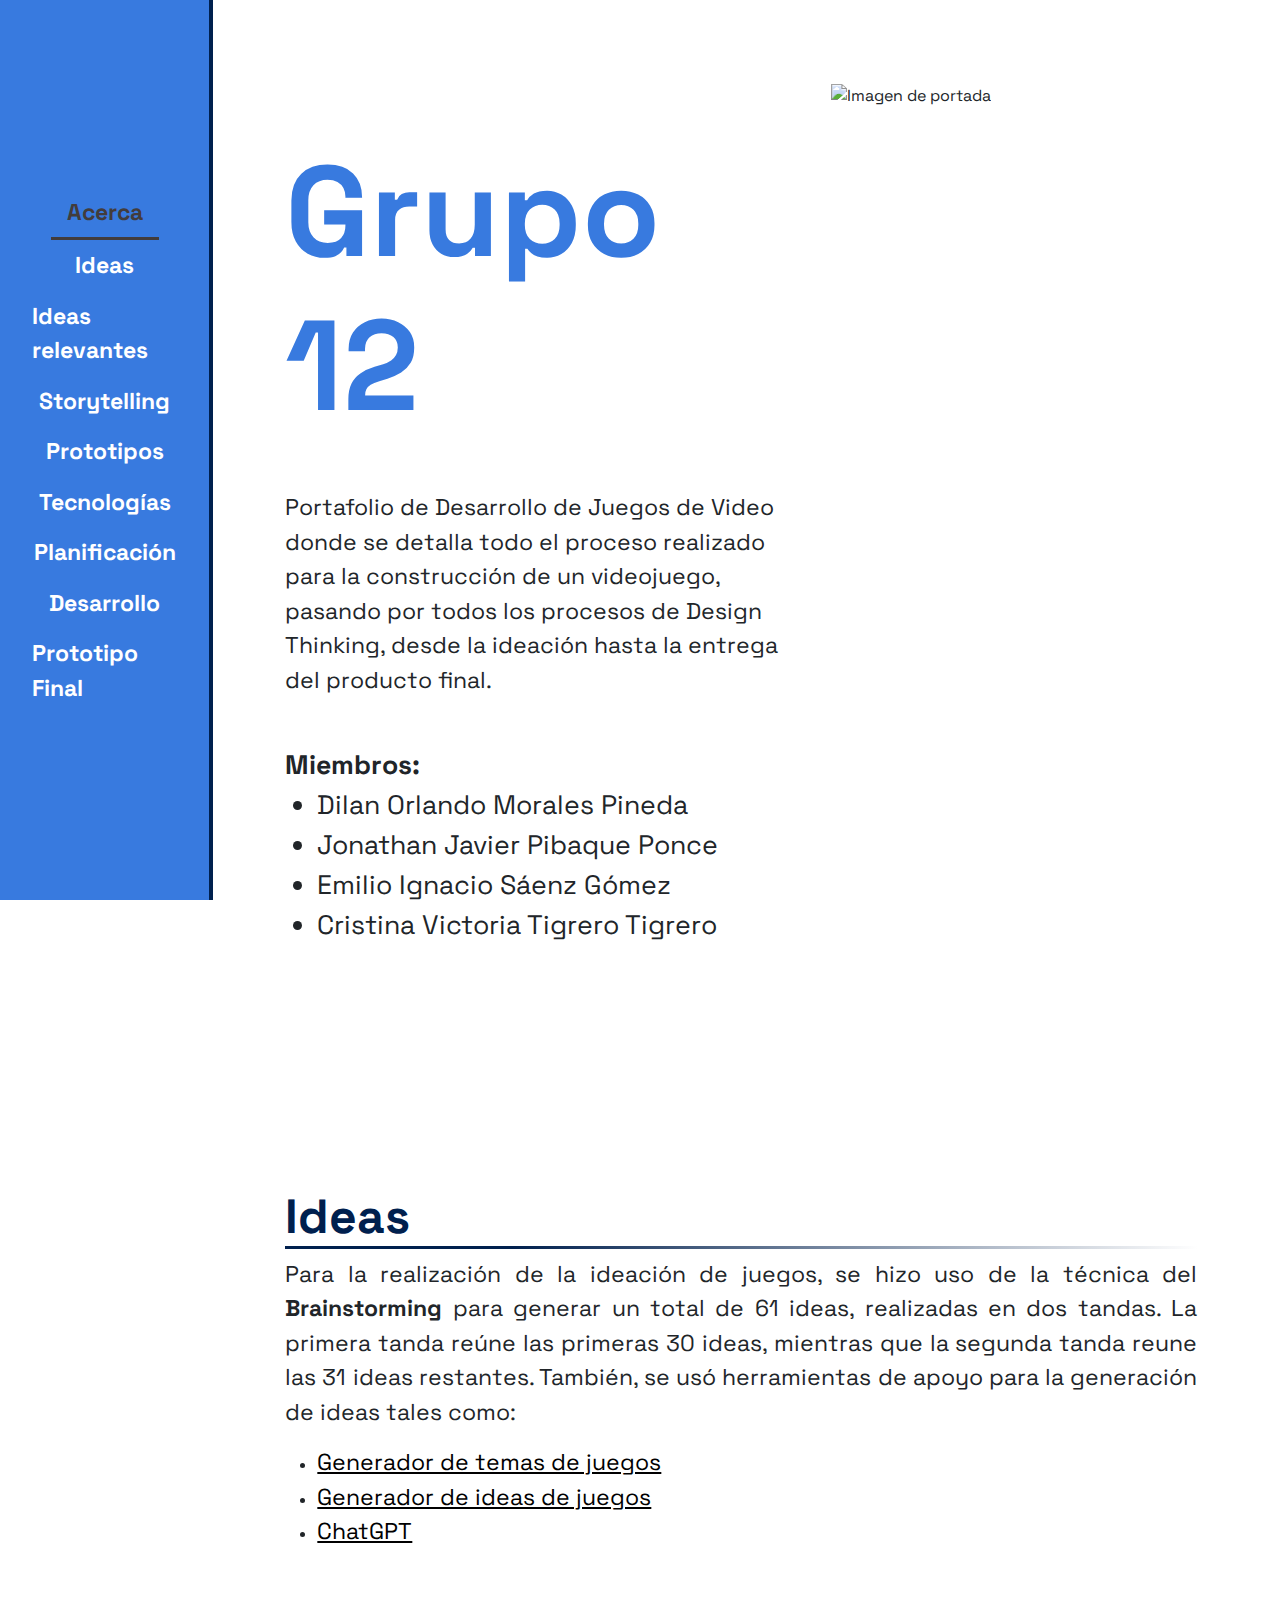
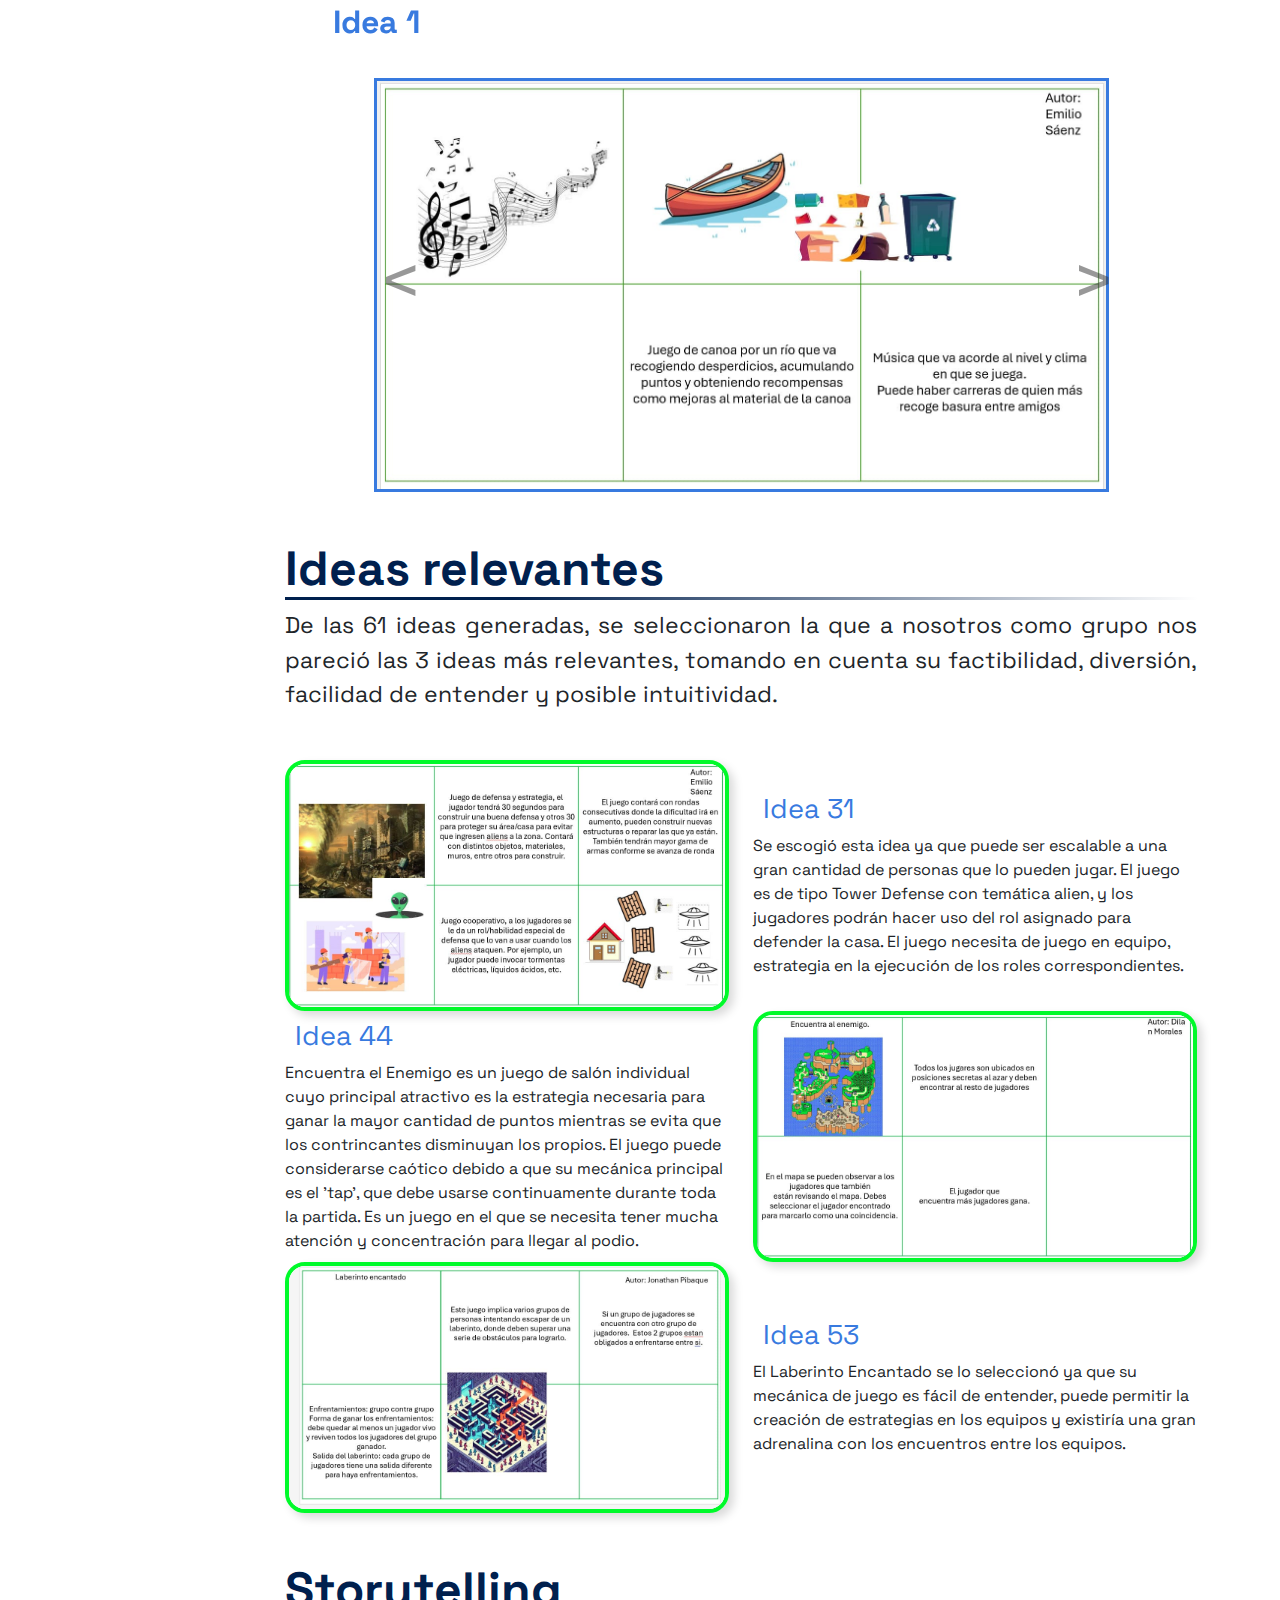
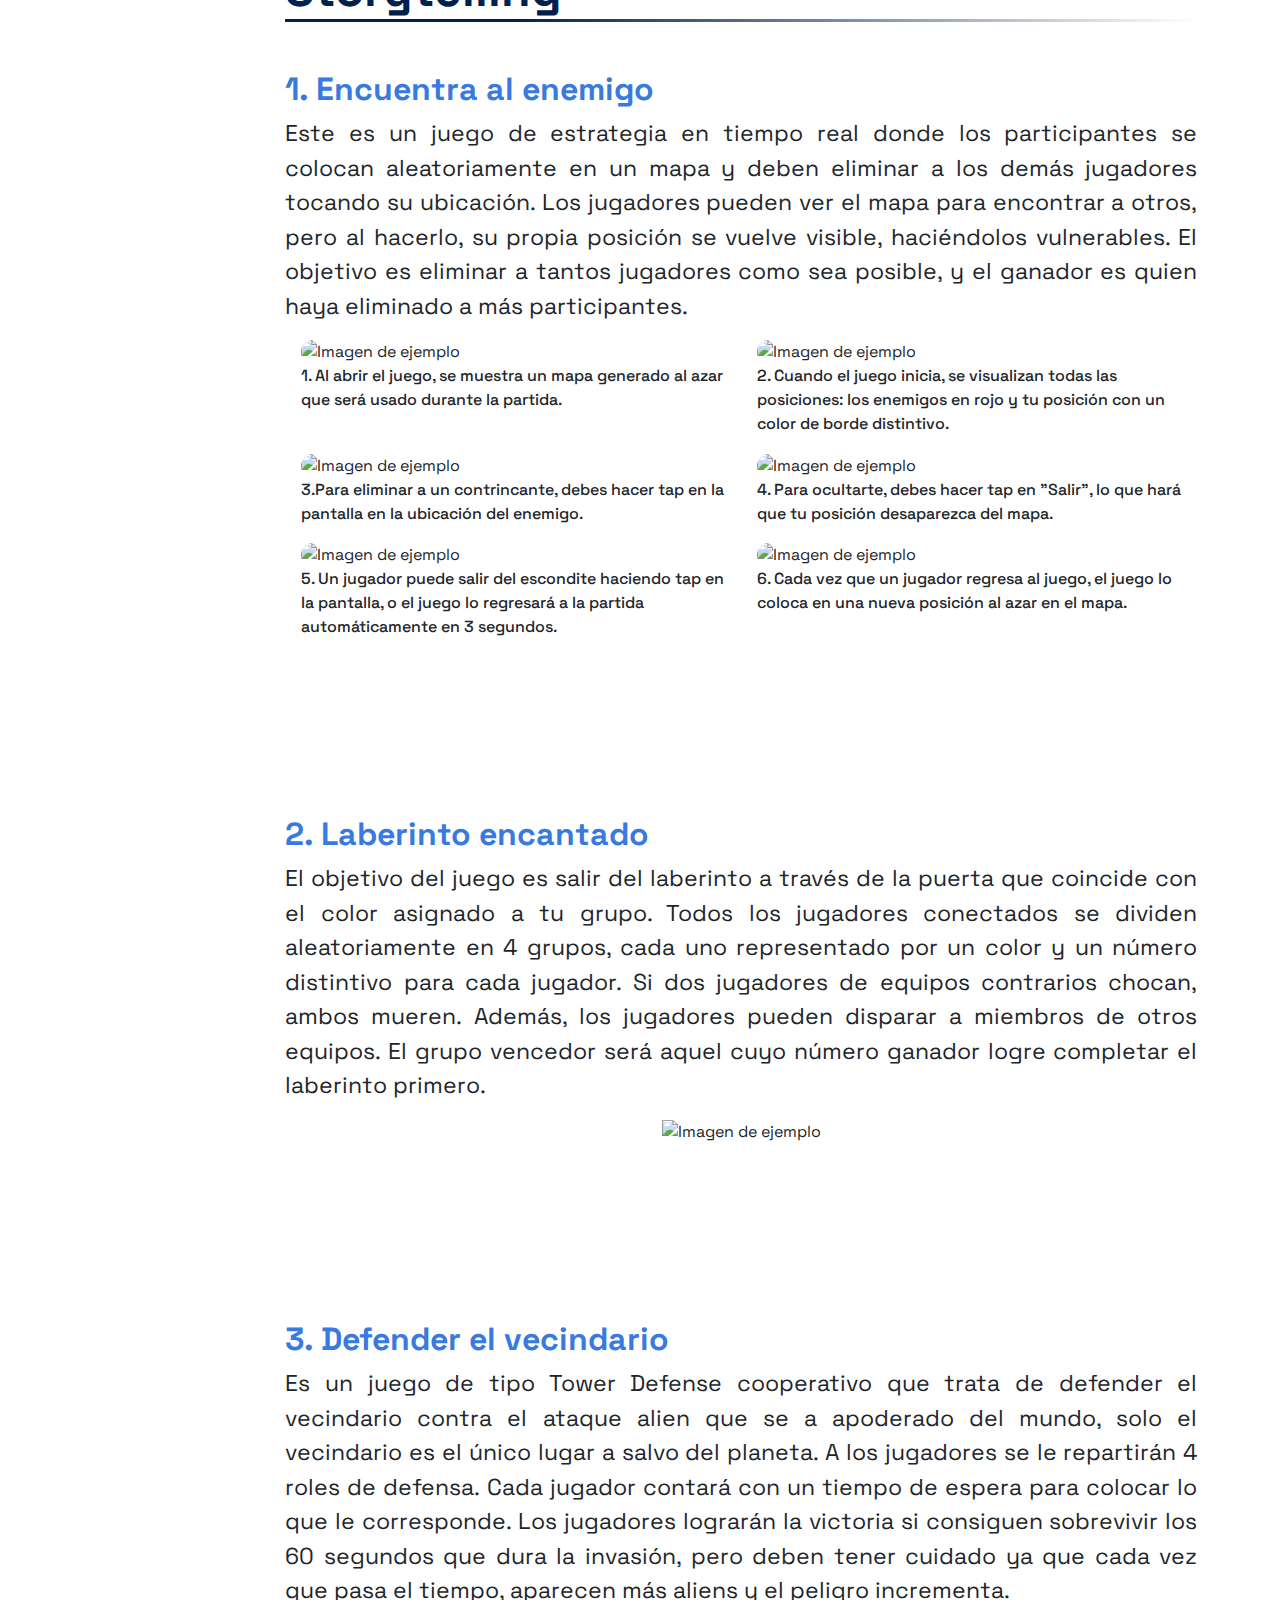
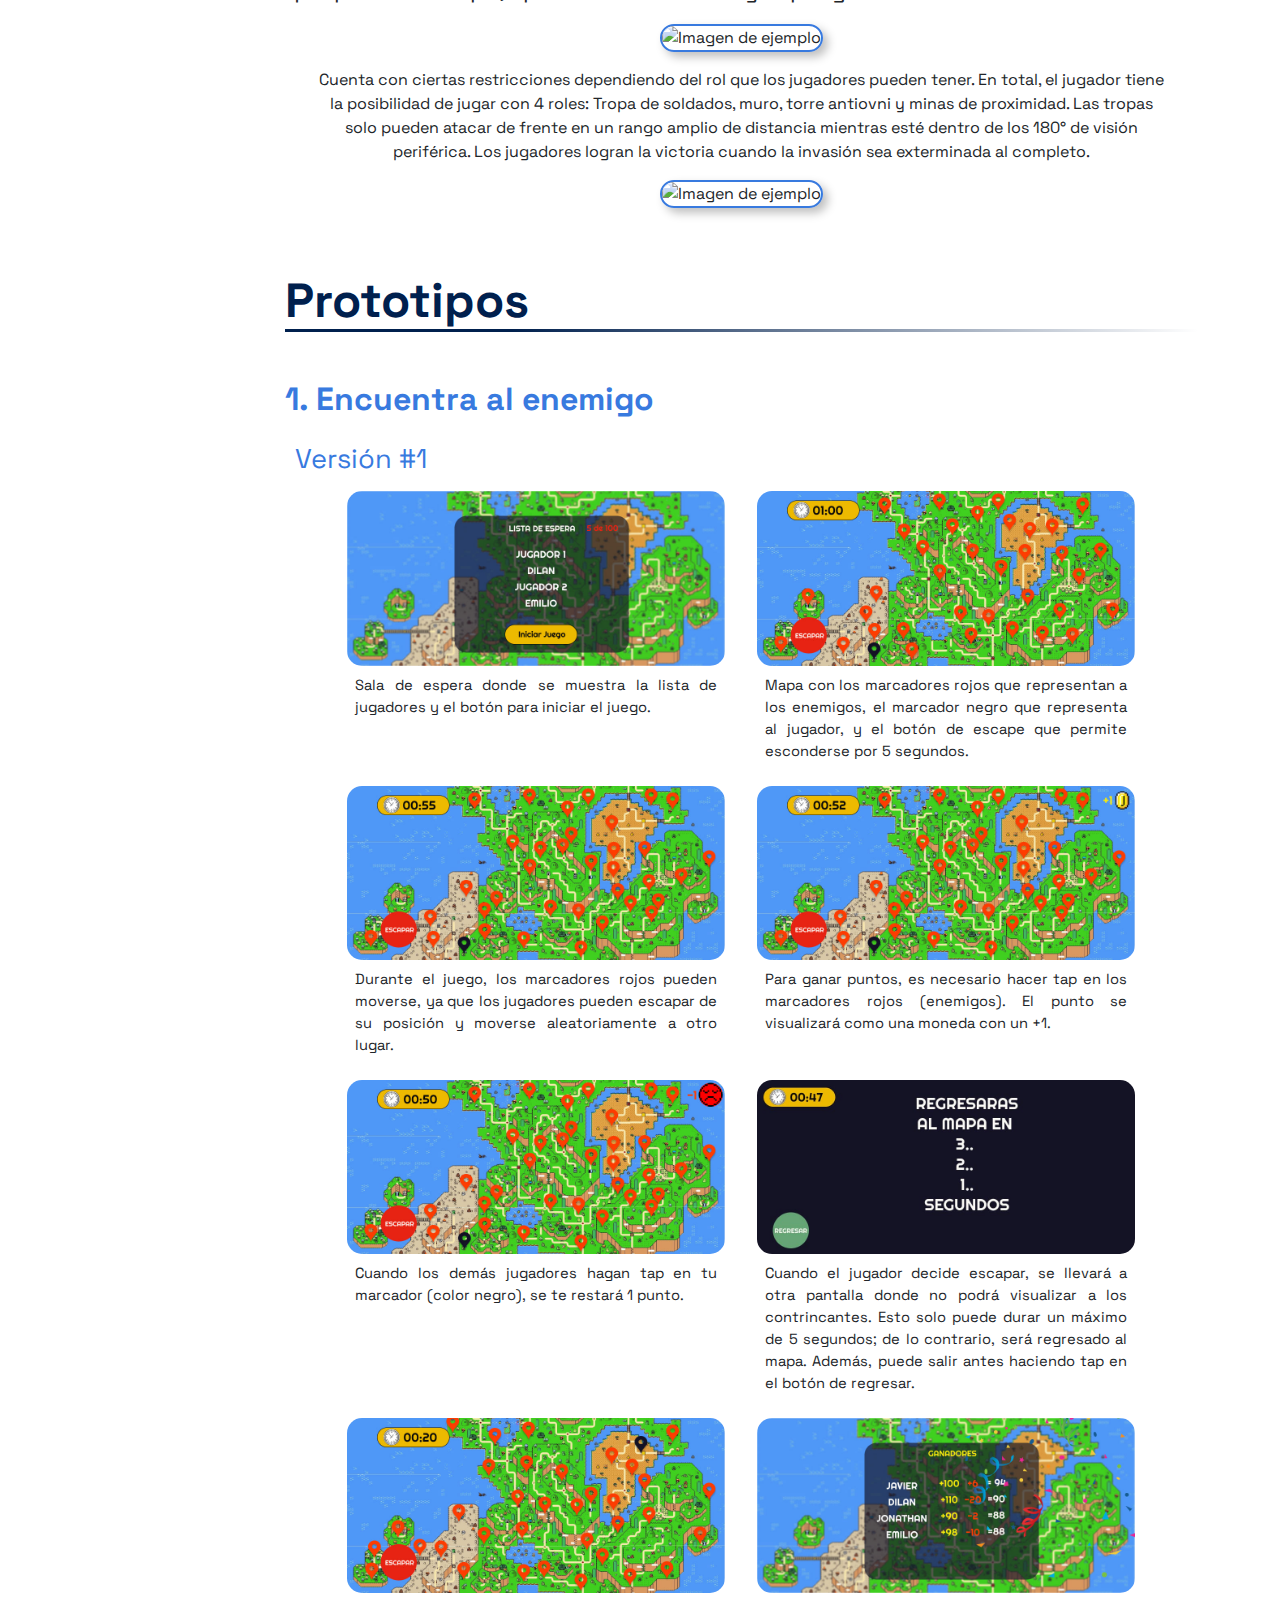
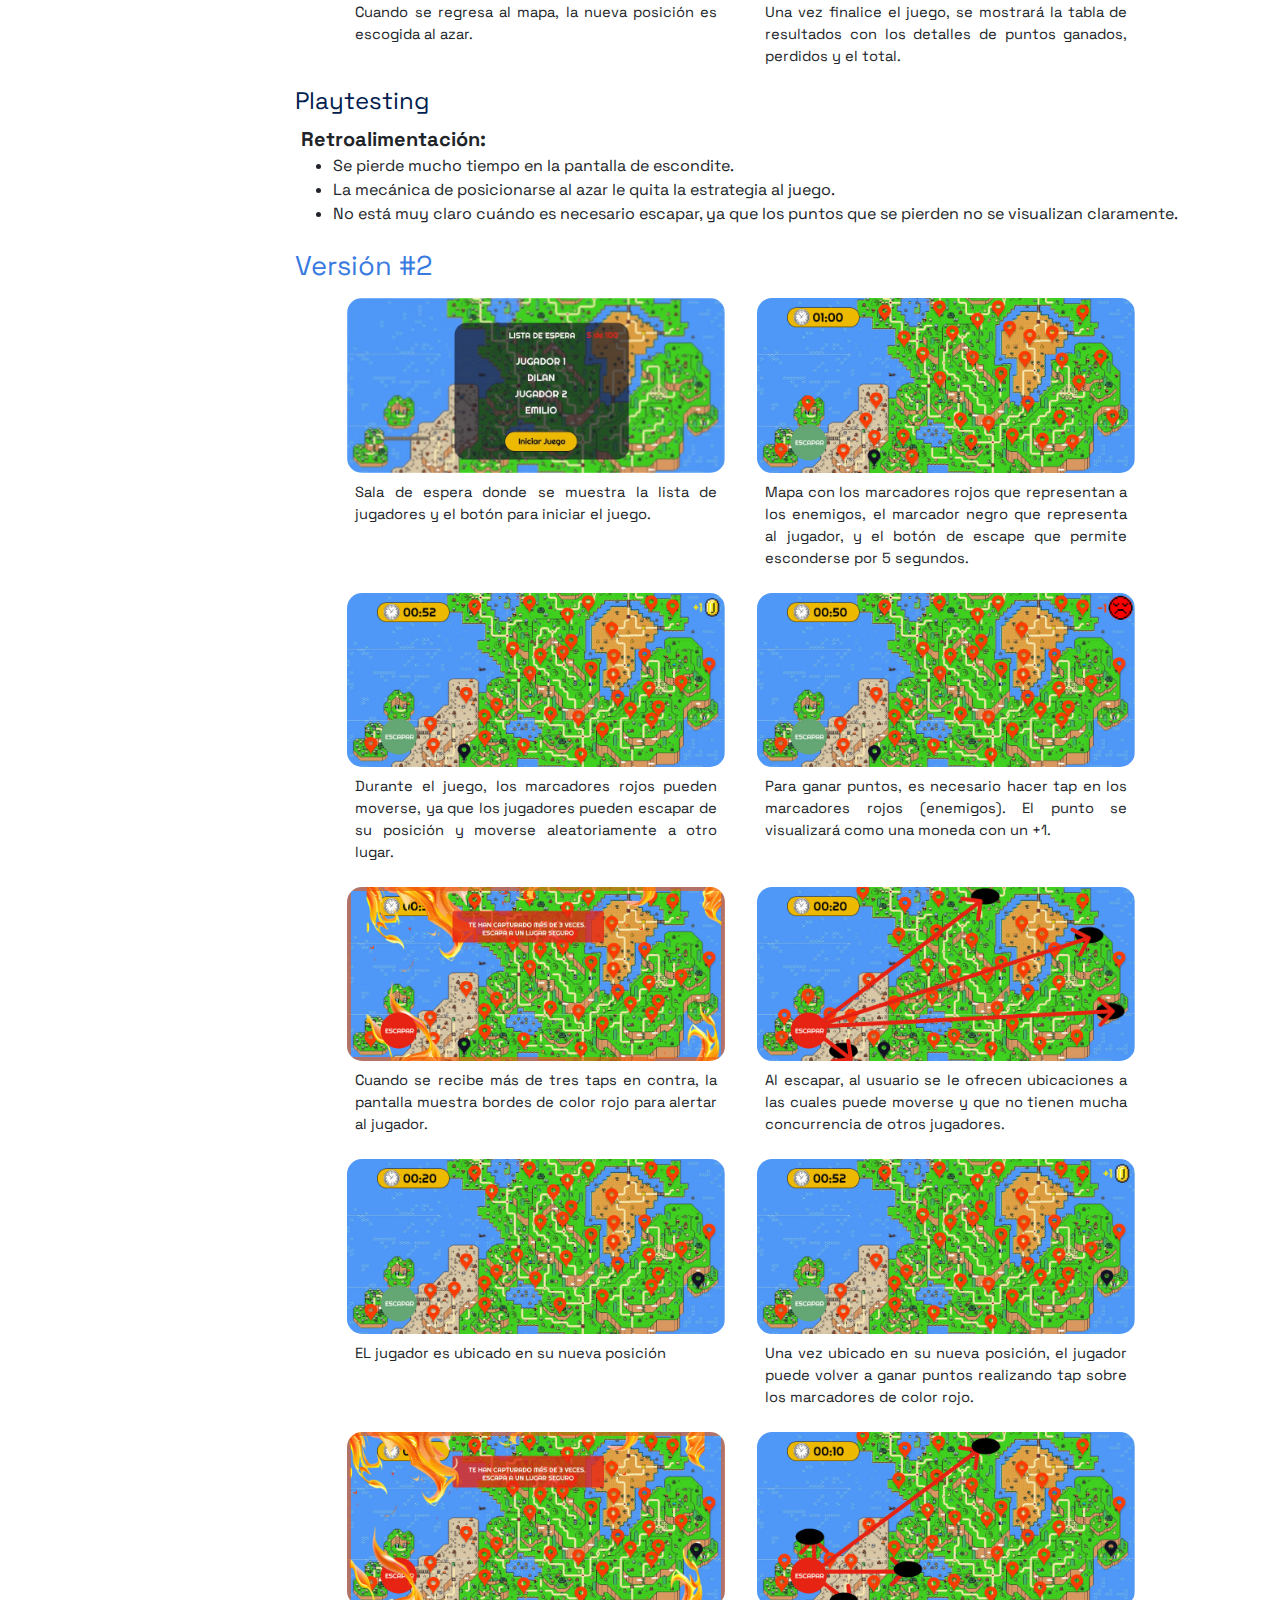
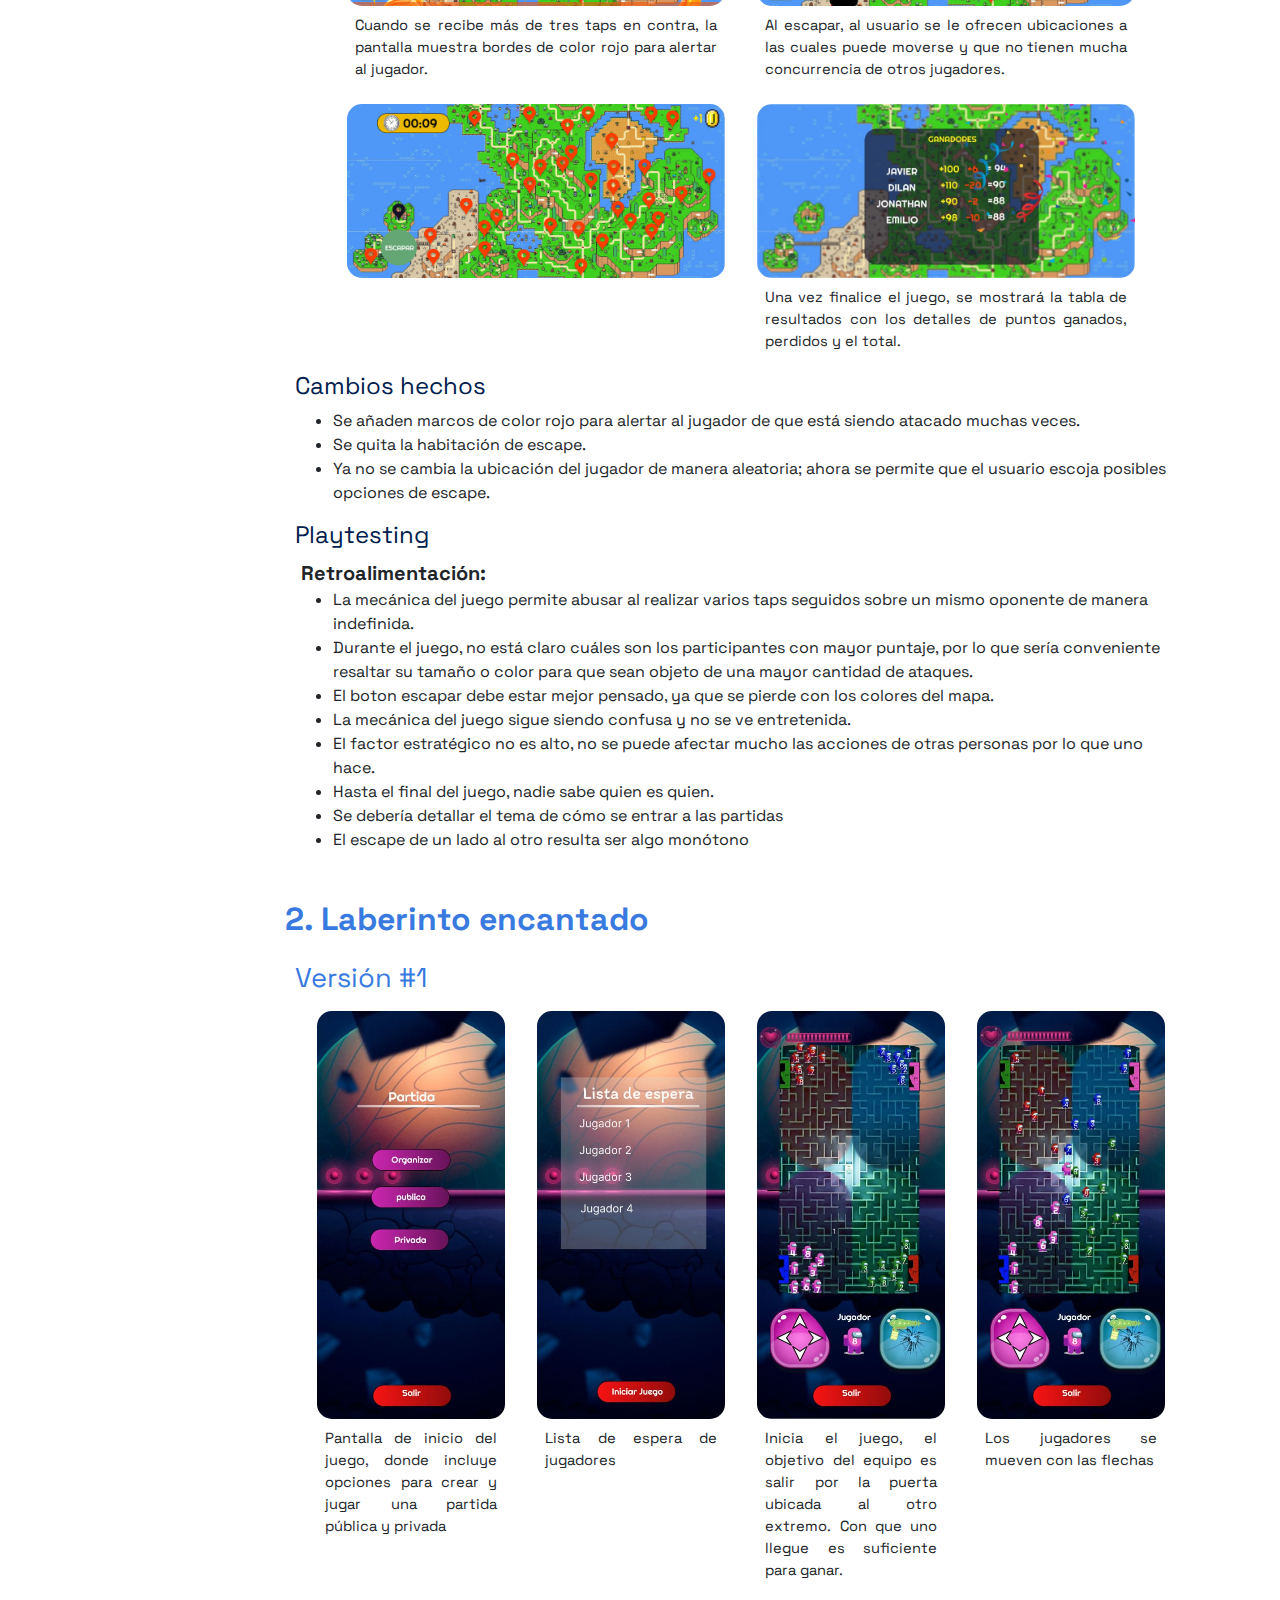
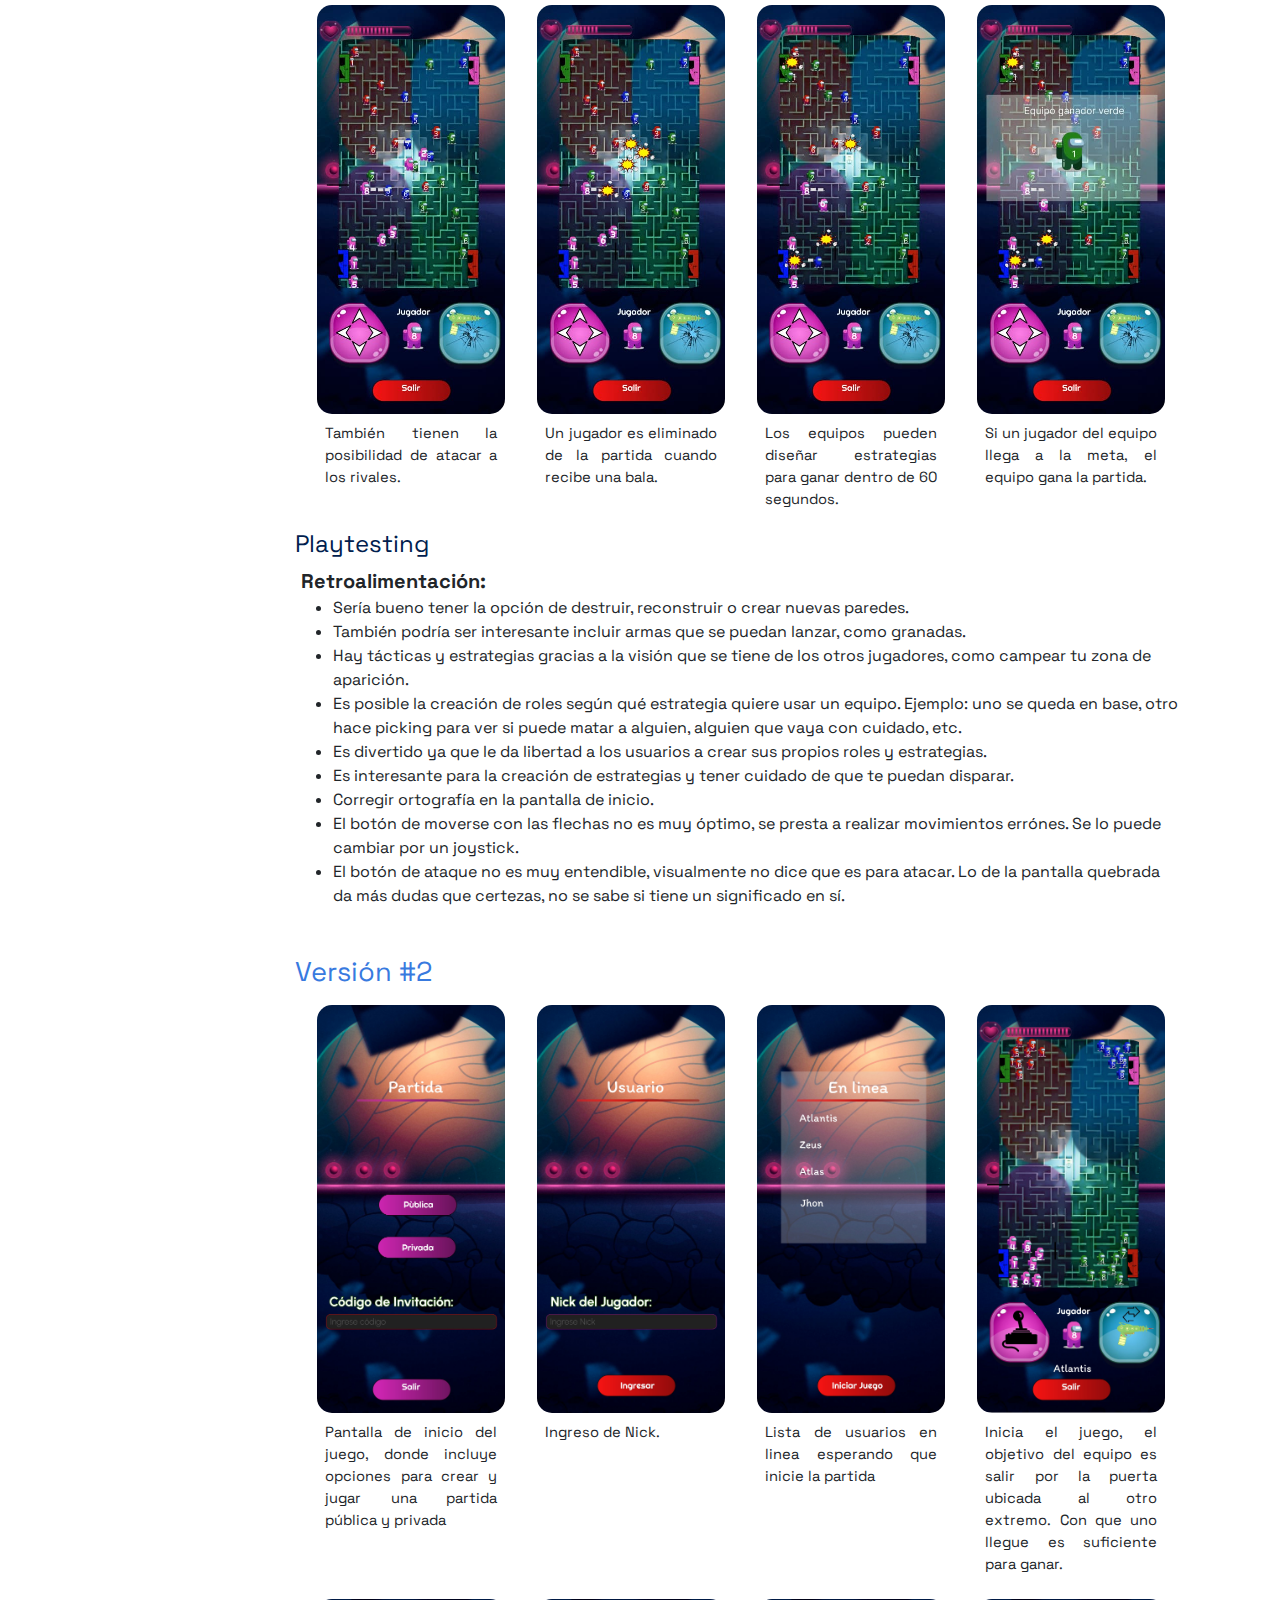
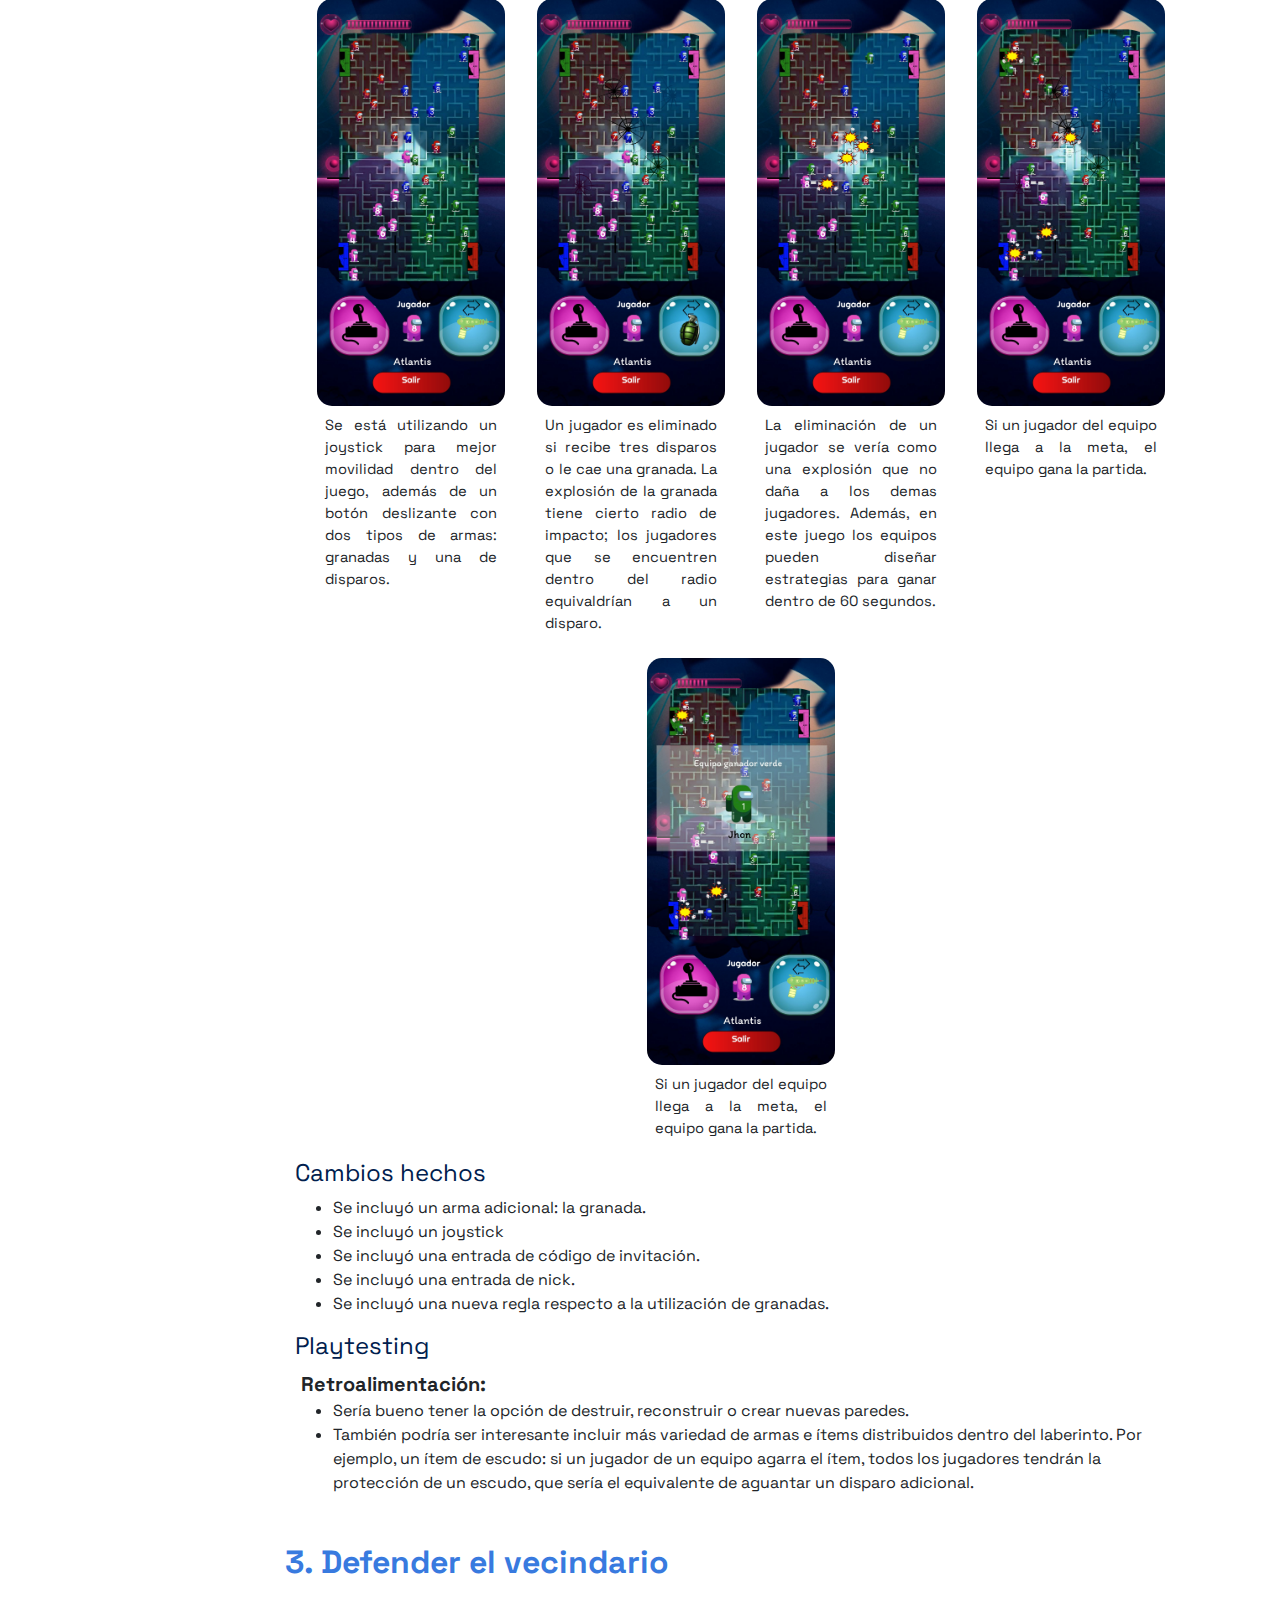
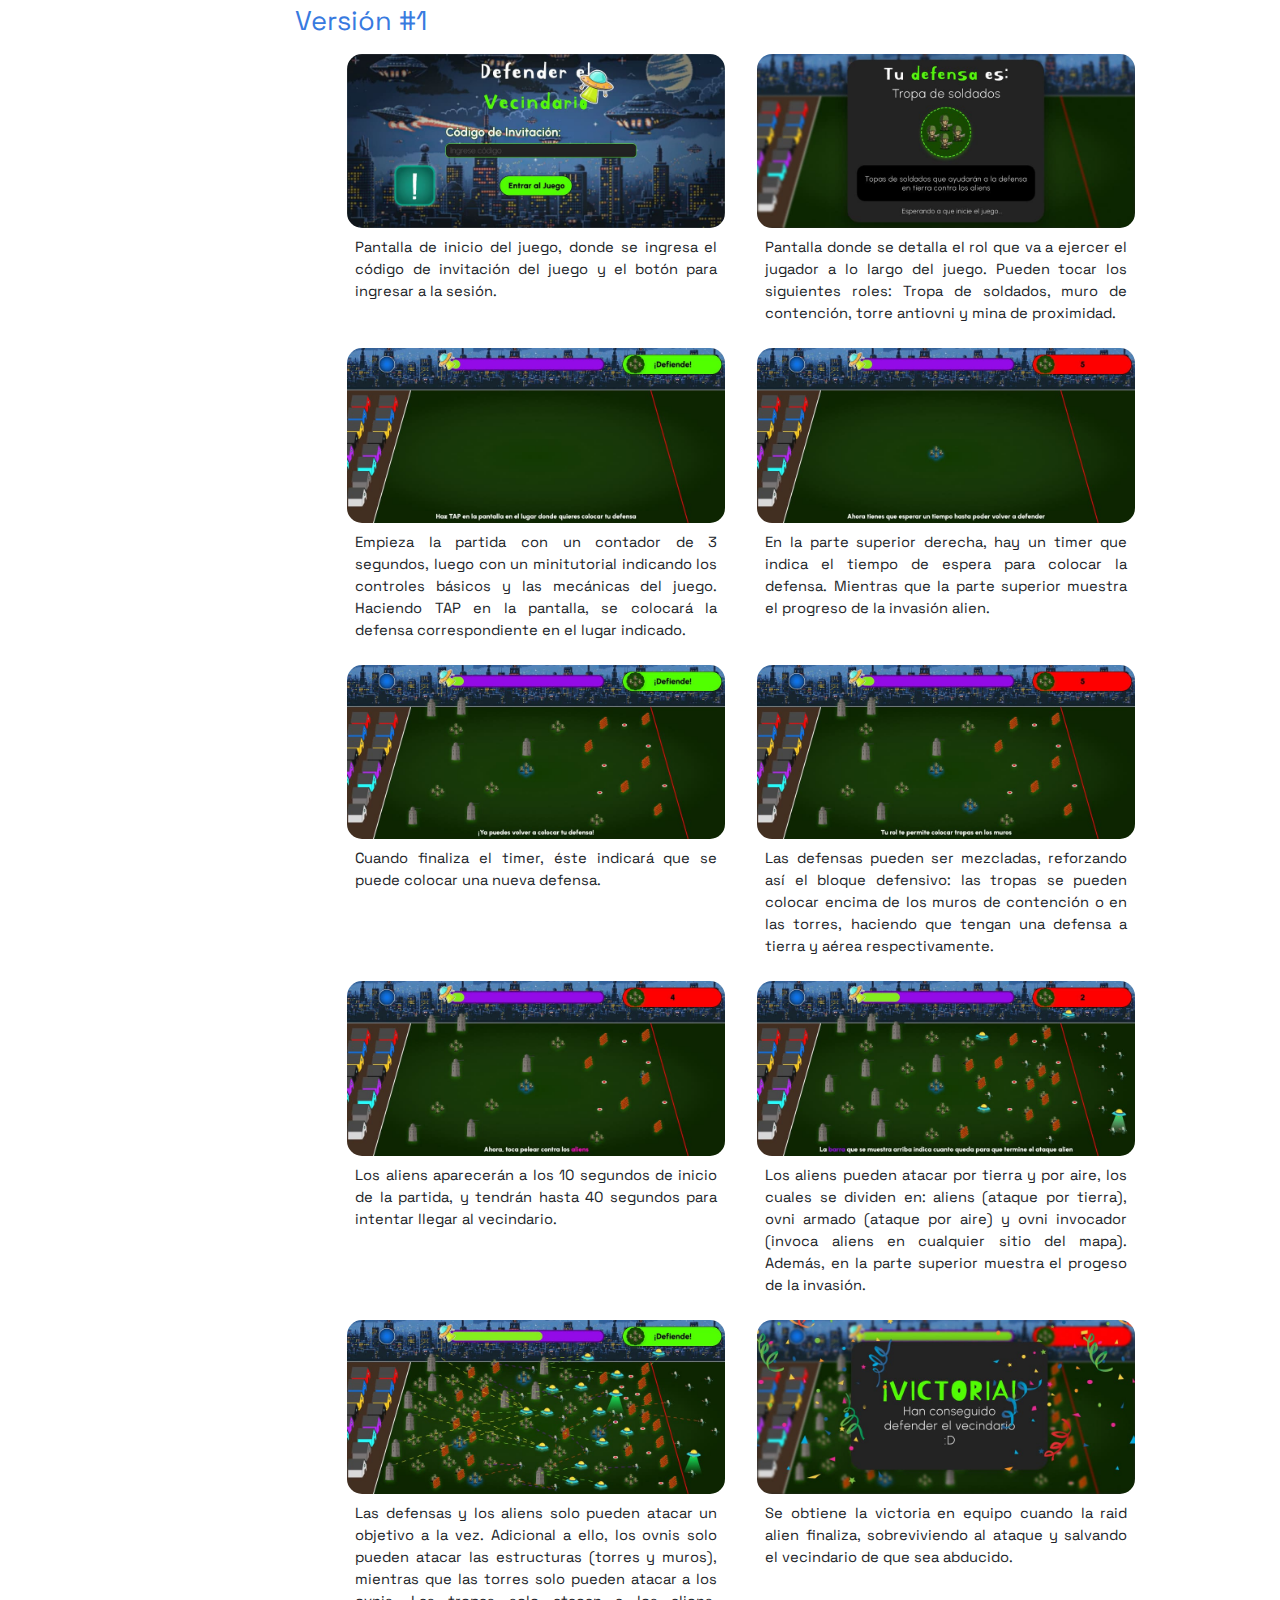
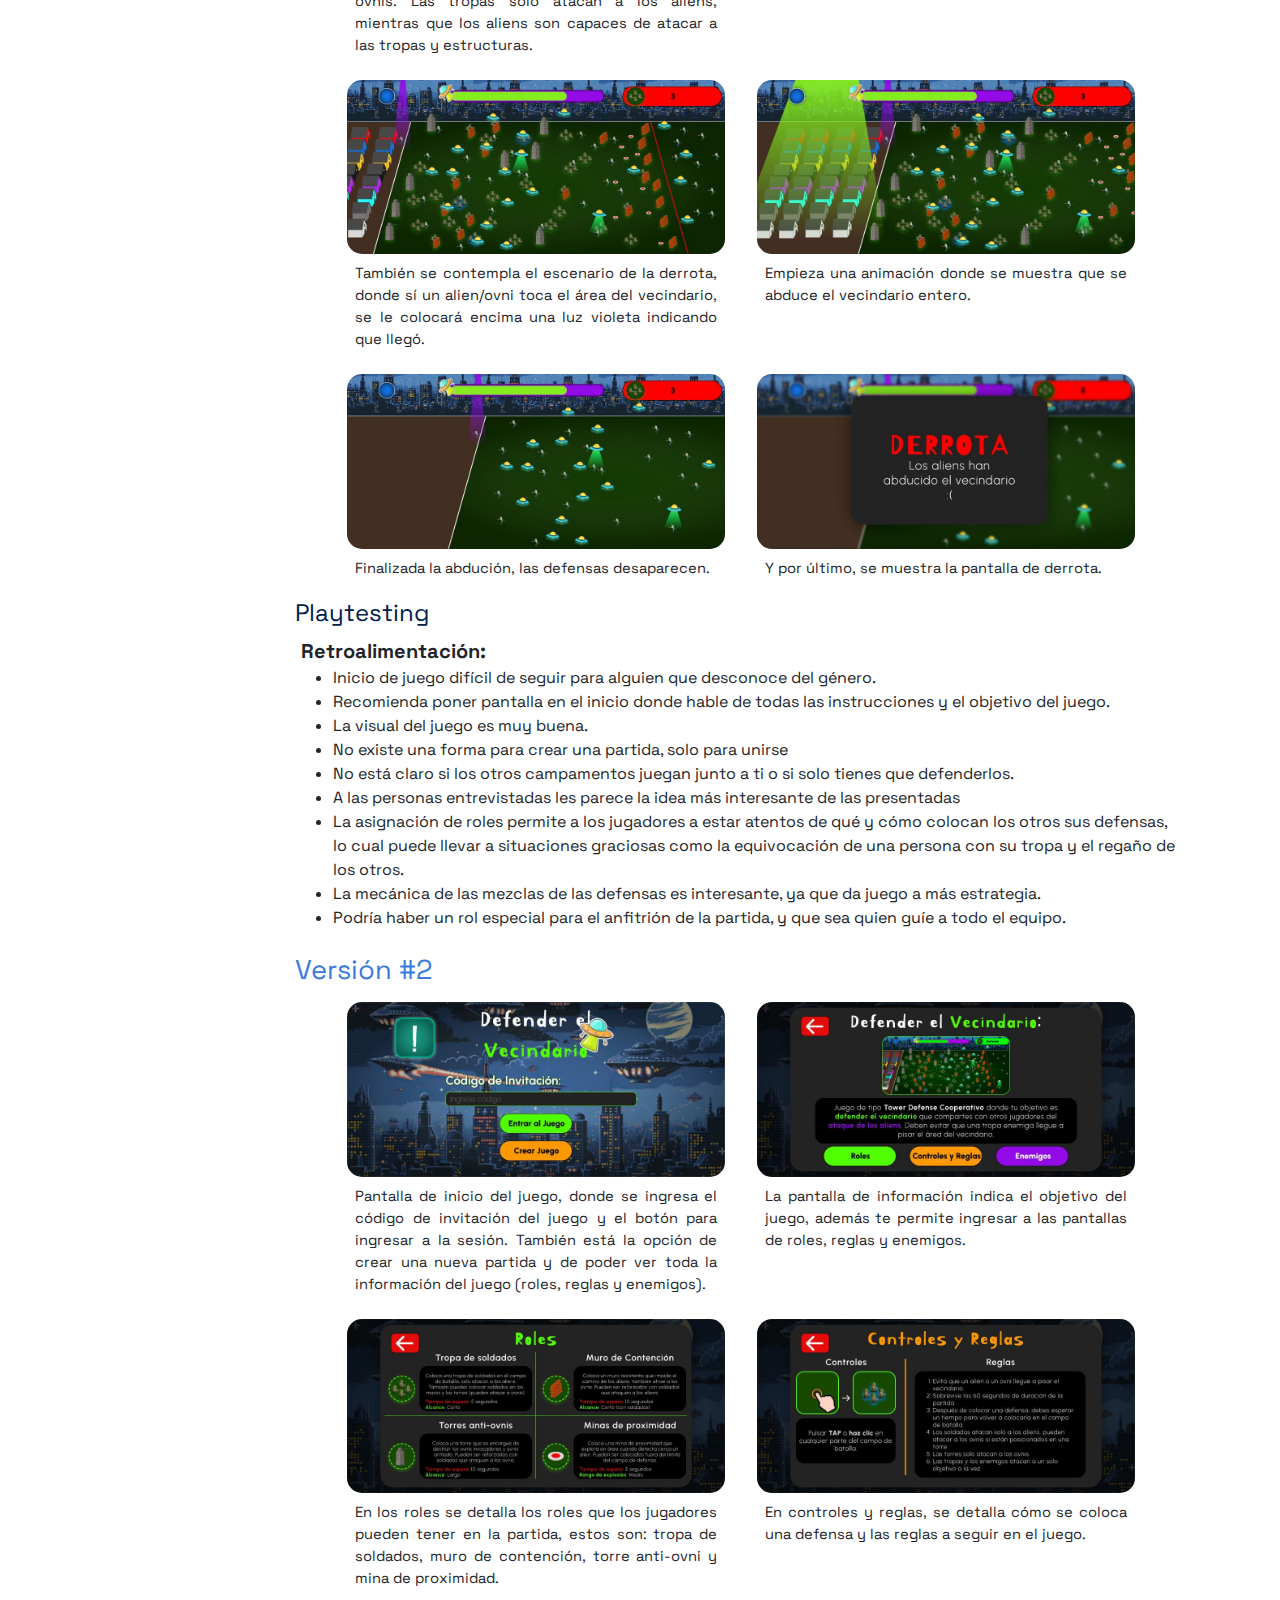
==== index.html @ 92346aff "Prototipo Final: versión #3" ====
<!DOCTYPE html>
<html lang="en">
	<head>
		<meta charset="UTF-8" />
		<meta name="viewport" content="width=device-width, initial-scale=1.0" />
		<title>Games</title>

		<link
			href="https://cdn.jsdelivr.net/npm/bootstrap@5.3.3/dist/css/bootstrap.min.css"
			rel="stylesheet"
			integrity="sha384-QWTKZyjpPEjISv5WaRU9OFeRpok6YctnYmDr5pNlyT2bRjXh0JMhjY6hW+ALEwIH"
			crossorigin="anonymous" />
		<link rel="stylesheet" href="style.css" />
	</head>

	<body>
		<div class="loader-container none">
			<img class="loader" src="./images/tail-spin.svg" />
		</div>
		<main class="">
			<!-- Navbar for small screens -->
			<nav class="navbar navbar-expand-lg navbar-dark bg-dark top-nav">
				<div class="container-fluid">
					<a class="navbar-brand" href="#">Portafolio</a>
					<button
						class="navbar-toggler"
						type="button"
						data-bs-toggle="collapse"
						data-bs-target="#navbarNav"
						aria-controls="navbarNav"
						aria-expanded="false"
						aria-label="Toggle navigation">
						<span class="navbar-toggler-icon"></span>
					</button>
					<div class="collapse navbar-collapse" id="navbarNav">
						<ul class="navbar-nav">
							<li class="nav-item">
								<a class="nav-link" href="#init">Acerca</a>
							</li>
							<li class="nav-item">
								<a class="nav-link" href="#ideas">Ideas</a>
							</li>
							<li class="nav-item">
								<a class="nav-link" href="#deas-relevant">Ideas relevantes</a>
							</li>
							<li class="nav-item">
								<a class="nav-link" href="#storytelling">Storytelling</a>
							</li>
							<li class="nav-item">
								<a class="nav-link" href="#prototipos">Prototipos</a>
							</li>
							<li class="nav-item">
								<a class="nav-link" href="#tecnologias">Tecnologías</a>
							</li>
							<li class="nav-item">
								<a class="nav-link" href="#planificacion">Planificación</a>
							</li>
							<li class="nav-item">
								<a class="nav-link" href="#desarrollo">Desarrollo</a>
							</li>
							<li class="nav-item">
								<a class="nav-link" href="#prototipo-final">Prototipo Final</a>
							</li>
						</ul>
					</div>
				</div>
			</nav>

			<div class="d-flex">
				<section class="col-lg-2 d-none d-lg-block">
					<div
						id="navbar"
						class="d-flex flex-column flex-shrink-0 p-3 vh-100 sticky-top">
						<ul
							class="nav flex-column align-items-center justify-content-center mb-auto h-100">
							<li class="nav-item">
								<a href="#init" class="nav-link" aria-current="page">Acerca</a>
							</li>
							<li><a href="#ideas" class="nav-link">Ideas</a></li>
							<li class="nav-item">
								<a class="nav-link" href="#ideas-relevant">Ideas relevantes</a>
							</li>
							<li class="nav-item">
								<a class="nav-link" href="#storytelling">Storytelling</a>
							</li>
							<li class="nav-item">
								<a class="nav-link" href="#prototipos">Prototipos</a>
							</li>
							<li class="nav-item">
								<a class="nav-link" href="#tecnologias">Tecnologías</a>
							</li>
							<li class="nav-item">
								<a class="nav-link" href="#planificacion">Planificación</a>
							</li>
							<li class="nav-item">
								<a class="nav-link" href="#desarrollo">Desarrollo</a>
							</li>
							<li class="nav-item">
								<a class="nav-link" href="#prototipo-final">Prototipo Final</a>
							</li>
						</ul>
					</div>
				</section>

				<div
					data-bs-spy="scroll"
					data-bs-target="#navbar"
					class="col-12 col-lg-9 container m-5">
					<div id="init"></div>
					<div class="d-flex vh-100 justify-content-center align-items-center">
						<section id="acerca" class="container-fluid">
							<div class="row">
								<article class="col-md-7 col-sm-7">
									<div class="title">
										<h1 class="title">Grupo 12</h1>
									</div>
									<p class="mt-5 mb-5">
										Portafolio de Desarrollo de Juegos de Video donde se
										detalla todo el proceso realizado para la construcción
										de un videojuego, pasando por todos los procesos de
										Design Thinking, desde la ideación hasta la entrega del
										producto final.
									</p>
									<div class="members">
										<b>Miembros:</b>
										<ul>
											<li>Dilan Orlando Morales Pineda</li>
											<li>Jonathan Javier Pibaque Ponce</li>
											<li>Emilio Ignacio Sáenz Gómez</li>
											<li>Cristina Victoria Tigrero Tigrero</li>
										</ul>
									</div>
								</article>
								<article class="col-md-5 mt-5 col-sm-7">
									<figure>
										<img
											src="images/cover.png"
											alt="Imagen de portada"
											class="img-fluid" />
									</figure>
								</article>
							</div>
						</section>
					</div>

					<section
						id="ideas"
						class="container-fluid mt-5 scrollspy-example"
						data-bs-spy="scroll"
						data-bs-offset="0"
						data-bs-target="#navbar"
						data-bs-smooth-scroll="true">
						<h2>Ideas</h2>
						<p class="text-idea">
							Para la realización de la ideación de juegos, se hizo uso de la
							técnica del <b>Brainstorming</b> para generar un total de 61 ideas,
							realizadas en dos tandas. La primera tanda reúne las primeras 30
							ideas, mientras que la segunda tanda reune las 31 ideas restantes.
							También, se usó herramientas de apoyo para la generación de ideas
							tales como:
						</p>

						<ul class="tools">
							<li>
								<a
									href="https://thestoryshack.com/es/generadores/generador-de-temas-de-juegos/"
									>Generador de temas de juegos</a
								>
							</li>
							<li>
								<a href="https://letsmakeagame.net/game-idea-generator/"
									>Generador de ideas de juegos</a
								>
							</li>
							<li><a href="https://chat.openai.com/">ChatGPT</a></li>
						</ul>
						<article
							id="carouselExampleInterval"
							class="carousel slide m-5 mb-5"
							data-bs-ride="carousel">
							<div id="ideas-carousel" class="carousel-inner">
								<template id="idea-template">
									<div
										class="carousel-item"
										data-bs-interval="false"
										data-ride="carousel">
										<div
											style="
												vertical-align: middle;
												padding-right: 20px;
												width: 90%;
												padding-top: 0.75%;
												padding-bottom: 3.5%;
											">
											<h3></h3>
										</div>

										<div
											style="
												width: 100%;
												vertical-align: middle;
												display: flex;
												justify-content: center;
												align-items: center;
												text-align-last: center;
											">
											<img
												class=""
												src=""
												style="
													width: 90%;
													height: auto;
													border: 3px solid;
													border-color: #387adf;
												"
												alt="" />
										</div>
									</div>
								</template>
							</div>
							<button
								class="carousel-control-prev"
								type="button"
								data-bs-target="#carouselExampleInterval"
								data-bs-slide="prev">
								<span
									class="carousel-control-prev-icon"
									aria-hidden="true"></span>
								<span class="visually-hidden">Previous</span>
							</button>
							<button
								class="carousel-control-next"
								type="button"
								data-bs-target="#carouselExampleInterval"
								data-bs-slide="next">
								<span
									class="carousel-control-next-icon"
									aria-hidden="true"></span>
								<span class="visually-hidden">Next</span>
							</button>
						</article>
					</section>
					<section
						id="ideas-relevant"
						class="container-fluid mt-5 scrollspy-example"
						data-bs-spy="scroll"
						data-bs-offset="0"
						data-bs-target="#navbar"
						data-bs-smooth-scroll="true">
						<h2>Ideas relevantes</h2>
						<p class="text-idea">
							De las 61 ideas generadas, se seleccionaron la que a nosotros como
							grupo nos pareció las 3 ideas más relevantes, tomando en cuenta su
							factibilidad, diversión, facilidad de entender y posible
							intuitividad.
						</p>
						<article class="mt-5">
							<div class="row d-flex align-content-center align-items-center">
								<div class="col">
									<img
										class="image-idea-relevant"
										src="images/ideas/31.jpg"
										alt="" />
								</div>
								<div class="col">
									<h4>Idea 31</h4>
									Se escogió esta idea ya que puede ser escalable a una gran
									cantidad de personas que lo pueden jugar. El juego es de
									tipo Tower Defense con temática alien, y los jugadores
									podrán hacer uso del rol asignado para defender la casa. El
									juego necesita de juego en equipo, estrategia en la
									ejecución de los roles correspondientes.
								</div>
							</div>
							<div class="row d-flex align-content-center align-items-center">
								<div class="col">
									<h4>Idea 44</h4>
									Encuentra el Enemigo es un juego de salón individual cuyo
									principal atractivo es la estrategia necesaria para ganar
									la mayor cantidad de puntos mientras se evita que los
									contrincantes disminuyan los propios. El juego puede
									considerarse caótico debido a que su mecánica principal es
									el 'tap', que debe usarse continuamente durante toda la
									partida. Es un juego en el que se necesita tener mucha
									atención y concentración para llegar al podio.
								</div>
								<div class="col">
									<img
										class="image-idea-relevant"
										src="images/ideas/44.jpg"
										alt="" />
								</div>
							</div>
							<div
								class="row d-flex align-content-center align-items-center mb-5">
								<div class="col">
									<img
										class="image-idea-relevant"
										src="images/ideas/53.jpg"
										alt="" />
								</div>
								<div class="col">
									<h4>Idea 53</h4>
									El Laberinto Encantado se lo seleccionó ya que su mecánica
									de juego es fácil de entender, puede permitir la creación
									de estrategias en los equipos y existiría una gran
									adrenalina con los encuentros entre los equipos.
								</div>
							</div>
						</article>
					</section>
					<section
						id="storytelling"
						class="container-fluid mt-5 scrollspy-example"
						data-bs-spy="scroll"
						data-bs-offset="0"
						data-bs-target="#navbar"
						data-bs-smooth-scroll="true">
						<h2>Storytelling</h2>
						<article class="mt-5">
							<h3 class="mt-4">1. Encuentra al enemigo</h3>
							<p class="text-idea">
								Este es un juego de estrategia en tiempo real donde los
								participantes se colocan aleatoriamente en un mapa y deben
								eliminar a los demás jugadores tocando su ubicación. Los
								jugadores pueden ver el mapa para encontrar a otros, pero al
								hacerlo, su propia posición se vuelve visible, haciéndolos
								vulnerables. El objetivo es eliminar a tantos jugadores como
								sea posible, y el ganador es quien haya eliminado a más
								participantes.
							</p>
							<div class="container-image-idea-1">
								<div class="item-image-idea-1">
									<figure>
										<img
											src="images/idea_1/1.jpeg"
											alt="Imagen de ejemplo" />
										<figcaption>
											1. Al abrir el juego, se muestra un mapa generado
											al azar que será usado durante la partida.
										</figcaption>
									</figure>
								</div>
								<div class="item-image-idea-1">
									<figure>
										<img
											src="images/idea_1/2.jpeg"
											alt="Imagen de ejemplo" />
										<figcaption>
											2. Cuando el juego inicia, se visualizan todas las
											posiciones: los enemigos en rojo y tu posición con
											un color de borde distintivo.
										</figcaption>
									</figure>
								</div>
								<div class="item-image-idea-1">
									<figure>
										<img
											src="images/idea_1/3.jpeg"
											alt="Imagen de ejemplo" />
										<figcaption>
											3.Para eliminar a un contrincante, debes hacer tap
											en la pantalla en la ubicación del enemigo.
										</figcaption>
									</figure>
								</div>
								<div class="item-image-idea-1">
									<figure>
										<img
											src="images/idea_1/4.jpeg"
											alt="Imagen de ejemplo" />
										<figcaption>
											4. Para ocultarte, debes hacer tap en "Salir", lo
											que hará que tu posición desaparezca del mapa.
										</figcaption>
									</figure>
								</div>
								<div class="item-image-idea-1">
									<figure>
										<img
											src="images/idea_1/5.jpeg"
											alt="Imagen de ejemplo" />
										<figcaption>
											5. Un jugador puede salir del escondite haciendo
											tap en la pantalla, o el juego lo regresará a la
											partida automáticamente en 3 segundos.
										</figcaption>
									</figure>
								</div>
								<div class="item-image-idea-1">
									<figure>
										<img
											src="images/idea_1/6.jpeg"
											alt="Imagen de ejemplo" />
										<figcaption>
											6. Cada vez que un jugador regresa al juego, el
											juego lo coloca en una nueva posición al azar en el
											mapa.
										</figcaption>
									</figure>
								</div>
							</div>
						</article>
						<article class="item-idea">
							<h3 class="mt-4">2. Laberinto encantado</h3>
							<p class="text-idea">
								El objetivo del juego es salir del laberinto a través de la
								puerta que coincide con el color asignado a tu grupo. Todos los
								jugadores conectados se dividen aleatoriamente en 4 grupos,
								cada uno representado por un color y un número distintivo para
								cada jugador. Si dos jugadores de equipos contrarios chocan,
								ambos mueren. Además, los jugadores pueden disparar a miembros
								de otros equipos. El grupo vencedor será aquel cuyo número
								ganador logre completar el laberinto primero.
							</p>
							<div class="container-image-idea-2 d-flex justify-content-center">
								<div class="item-image-idea-2">
									<figure>
										<img
											src="images/idea_2/1.png"
											alt="Imagen de ejemplo"
											class="img-fluid" />
									</figure>
								</div>
							</div>
						</article>
						<article class="item-idea">
							<h3 class="mt-4">3. Defender el vecindario</h3>
							<p class="text-idea">
								Es un juego de tipo Tower Defense cooperativo que trata de
								defender el vecindario contra el ataque alien que se a
								apoderado del mundo, solo el vecindario es el único lugar a
								salvo del planeta. A los jugadores se le repartirán 4 roles de
								defensa. Cada jugador contará con un tiempo de espera para
								colocar lo que le corresponde. Los jugadores lograrán la
								victoria si consiguen sobrevivir los 60 segundos que dura la
								invasión, pero deben tener cuidado ya que cada vez que pasa el
								tiempo, aparecen más aliens y el peligro incrementa.
							</p>
							<div class="container-image-idea-3">
								<div class="item-image-idea-3">
									<figure>
										<img
											src="images/idea_3/2.jpg"
											alt="Imagen de ejemplo" />
									</figure>
									<figcaption class="m-3">
										Cuenta con ciertas restricciones dependiendo del rol
										que los jugadores pueden tener. En total, el jugador
										tiene la posibilidad de jugar con 4 roles: Tropa de
										soldados, muro, torre antiovni y minas de proximidad.
										Las tropas solo pueden atacar de frente en un rango
										amplio de distancia mientras esté dentro de los 180° de
										visión periférica. Los jugadores logran la victoria
										cuando la invasión sea exterminada al completo.
									</figcaption>
								</div>
								<div class="item-image-idea-3">
									<figure>
										<img
											src="images/idea_3/1.jpg"
											alt="Imagen de ejemplo" />
									</figure>
								</div>
							</div>
						</article>
					</section>
					<section
						id="prototipos"
						class="container-fluid mt-5 scrollspy-example"
						data-bs-spy="scroll"
						data-bs-offset="0"
						data-bs-target="#navbar"
						data-bs-smooth-scroll="true">
						<h2>Prototipos</h2>
						<article class="mt-5">
							<h3 class="mt-4">1. Encuentra al enemigo</h3>
							<div class="container-prototype-version">
								<h4 class="mt-4">Versión #1</h4>
								<div class="container-prototype horizontal">
									<div class="item-prototype">
										<figure>
											<img
												src="images/idea_1/prototipo_1/1.jpg"
												alt="Imagen de ejemplo" />
											<figcaption>
												Sala de espera donde se muestra la lista de
												jugadores y el botón para iniciar el juego.
											</figcaption>
										</figure>
									</div>
									<div class="item-prototype">
										<figure>
											<img
												src="images/idea_1/prototipo_1/2.jpg"
												alt="Imagen de ejemplo" />
											<figcaption>
												Mapa con los marcadores rojos que representan a
												los enemigos, el marcador negro que representa
												al jugador, y el botón de escape que permite
												esconderse por 5 segundos.
											</figcaption>
										</figure>
									</div>
									<div class="item-prototype">
										<figure>
											<img
												src="images/idea_1/prototipo_1/3.jpg"
												alt="Imagen de ejemplo" />
											<figcaption>
												Durante el juego, los marcadores rojos pueden
												moverse, ya que los jugadores pueden escapar de
												su posición y moverse aleatoriamente a otro
												lugar.
											</figcaption>
										</figure>
									</div>
									<div class="item-prototype">
										<figure>
											<img
												src="images/idea_1/prototipo_1/4.jpg"
												alt="Imagen de ejemplo" />
											<figcaption>
												Para ganar puntos, es necesario hacer tap en
												los marcadores rojos (enemigos). El punto se
												visualizará como una moneda con un +1.
											</figcaption>
										</figure>
									</div>
									<div class="item-prototype">
										<figure>
											<img
												src="images/idea_1/prototipo_1/5.jpg"
												alt="Imagen de ejemplo" />
											<figcaption>
												Cuando los demás jugadores hagan tap en tu
												marcador (color negro), se te restará 1 punto.
											</figcaption>
										</figure>
									</div>
									<div class="item-prototype">
										<figure>
											<img
												src="images/idea_1/prototipo_1/6.jpg"
												alt="Imagen de ejemplo" />
											<figcaption>
												Cuando el jugador decide escapar, se llevará a
												otra pantalla donde no podrá visualizar a los
												contrincantes. Esto solo puede durar un máximo
												de 5 segundos; de lo contrario, será regresado
												al mapa. Además, puede salir antes haciendo tap
												en el botón de regresar.
											</figcaption>
										</figure>
									</div>
									<div class="item-prototype">
										<figure>
											<img
												src="images/idea_1/prototipo_1/7.jpg"
												alt="Imagen de ejemplo" />
											<figcaption>
												Cuando se regresa al mapa, la nueva posición es
												escogida al azar.
											</figcaption>
										</figure>
									</div>
									<div class="item-prototype">
										<figure>
											<img
												src="images/idea_1/prototipo_1/8.jpg"
												alt="Imagen de ejemplo" />
											<figcaption>
												Una vez finalice el juego, se mostrará la tabla
												de resultados con los detalles de puntos
												ganados, perdidos y el total.
											</figcaption>
										</figure>
									</div>
								</div>
								<div class="playtesting">
									<h5 class="mt-1">Playtesting</h5>
									<div class="container-playtesting vertical">
										<div class="item-playtesting"></div>
									</div>
									<div class="mx-3 retroalimentacion">
										<b>Retroalimentación:</b>
										<ul>
											<li>
												Se pierde mucho tiempo en la pantalla de
												escondite.
											</li>
											<li>
												La mecánica de posicionarse al azar le quita la
												estrategia al juego.
											</li>
											<li>
												No está muy claro cuándo es necesario escapar,
												ya que los puntos que se pierden no se
												visualizan claramente.
											</li>
										</ul>
									</div>
								</div>
							</div>
							<div class="container-prototype-version">
								<h4 class="mt-4">Versión #2</h4>
								<div class="container-prototype horizontal">
									<div class="item-prototype">
										<figure>
											<img
												src="images/idea_1/prototipo_2/1.jpg"
												alt="Imagen de ejemplo" />
											<figcaption>
												Sala de espera donde se muestra la lista de
												jugadores y el botón para iniciar el juego.
											</figcaption>
										</figure>
									</div>

									<div class="item-prototype">
										<figure>
											<img
												src="images/idea_1/prototipo_2/2.jpg"
												alt="Imagen de ejemplo" />
											<figcaption>
												Mapa con los marcadores rojos que representan a
												los enemigos, el marcador negro que representa
												al jugador, y el botón de escape que permite
												esconderse por 5 segundos.
											</figcaption>
										</figure>
									</div>
									<div class="item-prototype">
										<figure>
											<img
												src="images/idea_1/prototipo_2/3.jpg"
												alt="Imagen de ejemplo" />
											<figcaption>
												Durante el juego, los marcadores rojos pueden
												moverse, ya que los jugadores pueden escapar de
												su posición y moverse aleatoriamente a otro
												lugar.
											</figcaption>
										</figure>
									</div>
									<div class="item-prototype">
										<figure>
											<img
												src="images/idea_1/prototipo_2/4.jpg"
												alt="Imagen de ejemplo" />
											<figcaption>
												Para ganar puntos, es necesario hacer tap en
												los marcadores rojos (enemigos). El punto se
												visualizará como una moneda con un +1.
											</figcaption>
										</figure>
									</div>
									<div class="item-prototype">
										<figure>
											<img
												src="images/idea_1/prototipo_2/5.jpg"
												alt="Imagen de ejemplo" />
											<figcaption>
												Cuando se recibe más de tres taps en contra, la
												pantalla muestra bordes de color rojo para
												alertar al jugador.
											</figcaption>
										</figure>
									</div>
									<div class="item-prototype">
										<figure>
											<img
												src="images/idea_1/prototipo_2/6.jpg"
												alt="Imagen de ejemplo" />
											<figcaption>
												Al escapar, al usuario se le ofrecen
												ubicaciones a las cuales puede moverse y que no
												tienen mucha concurrencia de otros jugadores.
											</figcaption>
										</figure>
									</div>
									<div class="item-prototype">
										<figure>
											<img
												src="images/idea_1/prototipo_2/7.jpg"
												alt="Imagen de ejemplo" />
											<figcaption>
												EL jugador es ubicado en su nueva posición
											</figcaption>
										</figure>
									</div>
									<div class="item-prototype">
										<figure>
											<img
												src="images/idea_1/prototipo_2/8.jpg"
												alt="Imagen de ejemplo" />
											<figcaption>
												Una vez ubicado en su nueva posición, el
												jugador puede volver a ganar puntos realizando
												tap sobre los marcadores de color rojo.
											</figcaption>
										</figure>
									</div>
									<div class="item-prototype">
										<figure>
											<img
												src="images/idea_1/prototipo_2/9.jpg"
												alt="Imagen de ejemplo" />
											<figcaption>
												Cuando se recibe más de tres taps en contra, la
												pantalla muestra bordes de color rojo para
												alertar al jugador.
											</figcaption>
										</figure>
									</div>
									<div class="item-prototype">
										<figure>
											<img
												src="images/idea_1/prototipo_2/10.jpg"
												alt="Imagen de ejemplo" />
											<figcaption>
												Al escapar, al usuario se le ofrecen
												ubicaciones a las cuales puede moverse y que no
												tienen mucha concurrencia de otros jugadores.
											</figcaption>
										</figure>
									</div>
									<div class="item-prototype">
										<figure>
											<img
												src="images/idea_1/prototipo_2/11.jpg"
												alt="Imagen de ejemplo" />
											<figcaption></figcaption>
										</figure>
									</div>
									<div class="item-prototype">
										<figure>
											<img
												src="images/idea_1/prototipo_2/12.jpg"
												alt="Imagen de ejemplo" />
											<figcaption>
												Una vez finalice el juego, se mostrará la tabla
												de resultados con los detalles de puntos
												ganados, perdidos y el total.
											</figcaption>
										</figure>
									</div>
								</div>
								<div class="playtesting">
									<h5 class="mt-1">Cambios hechos</h5>
									<div class="mx-3 retroalimentacion">
										<ul>
											<li>
												Se añaden marcos de color rojo para alertar al
												jugador de que está siendo atacado muchas
												veces.
											</li>
											<li>Se quita la habitación de escape.</li>
											<li>
												Ya no se cambia la ubicación del jugador de
												manera aleatoria; ahora se permite que el
												usuario escoja posibles opciones de escape.
											</li>
										</ul>
									</div>
									<h5 class="mt-1">Playtesting</h5>
									<div class="container-playtesting vertical">
										<div class="item-playtesting"></div>
									</div>
									<div class="mx-3 retroalimentacion">
										<b>Retroalimentación:</b>
										<ul>
											<li>
												La mecánica del juego permite abusar al
												realizar varios taps seguidos sobre un mismo
												oponente de manera indefinida.
											</li>
											<li>
												Durante el juego, no está claro cuáles son los
												participantes con mayor puntaje, por lo que
												sería conveniente resaltar su tamaño o color
												para que sean objeto de una mayor cantidad de
												ataques.
											</li>
											<li>
												El boton escapar debe estar mejor pensado, ya
												que se pierde con los colores del mapa.
											</li>
											<li>
												La mecánica del juego sigue siendo confusa y no
												se ve entretenida.
											</li>
											<li>
												El factor estratégico no es alto, no se puede
												afectar mucho las acciones de otras personas
												por lo que uno hace.
											</li>
											<li>
												Hasta el final del juego, nadie sabe quien es
												quien.
											</li>
											<li>
												Se debería detallar el tema de cómo se entrar a
												las partidas
											</li>
											<li>
												El escape de un lado al otro resulta ser algo
												monótono
											</li>
										</ul>
									</div>
								</div>
							</div>
						</article>

						<article class="mt-5">
							<h3 class="mt-4">2. Laberinto encantado</h3>
							<div class="container-prototype-version">
								<h4 class="mt-4">Versión #1</h4>
								<div class="container-prototype vertical">
									<div class="item-prototype">
										<figure>
											<img
												src="images/idea_2/prototipo_1/1.jpg"
												alt="Imagen de ejemplo" />
											<figcaption>
												Pantalla de inicio del juego, donde incluye
												opciones para crear y jugar una partida pública
												y privada
											</figcaption>
										</figure>
									</div>
									<div class="item-prototype">
										<figure>
											<img
												src="images/idea_2/prototipo_1/2.jpg"
												alt="Imagen de ejemplo" />
											<figcaption>
												Lista de espera de jugadores
											</figcaption>
										</figure>
									</div>
									<div class="item-prototype">
										<figure>
											<img
												src="images/idea_2/prototipo_1/3.jpg"
												alt="Imagen de ejemplo" />
											<figcaption>
												Inicia el juego, el objetivo del equipo es
												salir por la puerta ubicada al otro extremo.
												Con que uno llegue es suficiente para ganar.
											</figcaption>
										</figure>
									</div>
									<div class="item-prototype">
										<figure>
											<img
												src="images/idea_2/prototipo_1/4.jpg"
												alt="Imagen de ejemplo" />
											<figcaption>
												Los jugadores se mueven con las flechas
											</figcaption>
										</figure>
									</div>
									<div class="item-prototype">
										<figure>
											<img
												src="images/idea_2/prototipo_1/5.jpg"
												alt="Imagen de ejemplo" />
											<figcaption>
												También tienen la posibilidad de atacar a los
												rivales.
											</figcaption>
										</figure>
									</div>
									<div class="item-prototype">
										<figure>
											<img
												src="images/idea_2/prototipo_1/6.jpg"
												alt="Imagen de ejemplo" />
											<figcaption>
												Un jugador es eliminado de la partida cuando
												recibe una bala.
											</figcaption>
										</figure>
									</div>
									<div class="item-prototype">
										<figure>
											<img
												src="images/idea_2/prototipo_1/7.jpg"
												alt="Imagen de ejemplo" />
											<figcaption>
												Los equipos pueden diseñar estrategias para
												ganar dentro de 60 segundos.
											</figcaption>
										</figure>
									</div>
									<div class="item-prototype">
										<figure>
											<img
												src="images/idea_2/prototipo_1/8.jpg"
												alt="Imagen de ejemplo" />
											<figcaption>
												Si un jugador del equipo llega a la meta, el
												equipo gana la partida.
											</figcaption>
										</figure>
									</div>
								</div>
								<div class="playtesting">
									<h5 class="mt-1">Playtesting</h5>
									<div class="container-playtesting vertical">
										<div class="item-playtesting"></div>
									</div>
									<div class="mx-3 retroalimentacion">
										<b>Retroalimentación:</b>
										<ul>
											<li>
												Sería bueno tener la opción de destruir,
												reconstruir o crear nuevas paredes.
											</li>
											<li>
												También podría ser interesante incluir armas
												que se puedan lanzar, como granadas.
											</li>
											<li>
												Hay tácticas y estrategias gracias a la visión
												que se tiene de los otros jugadores, como
												campear tu zona de aparición.
											</li>
											<li>
												Es posible la creación de roles según qué
												estrategia quiere usar un equipo. Ejemplo: uno
												se queda en base, otro hace picking para ver si
												puede matar a alguien, alguien que vaya con
												cuidado, etc.
											</li>
											<li>
												Es divertido ya que le da libertad a los
												usuarios a crear sus propios roles y
												estrategias.
											</li>
											<li>
												Es interesante para la creación de estrategias
												y tener cuidado de que te puedan disparar.
											</li>
											<li>
												Corregir ortografía en la pantalla de inicio.
											</li>
											<li>
												El botón de moverse con las flechas no es muy
												óptimo, se presta a realizar movimientos
												errónes. Se lo puede cambiar por un joystick.
											</li>
											<li>
												El botón de ataque no es muy entendible,
												visualmente no dice que es para atacar. Lo de
												la pantalla quebrada da más dudas que certezas,
												no se sabe si tiene un significado en sí.
											</li>
										</ul>
									</div>
								</div>
							</div>
						</article>

						<article class="mt-5">
							<div class="container-prototype-version">
								<h4 class="mt-4">Versión #2</h4>
								<div class="container-prototype vertical">
									<div class="item-prototype">
										<figure>
											<img
												src="images/idea_2/prototipo_2/1.jpg"
												alt="Imagen de ejemplo" />
											<figcaption>
												Pantalla de inicio del juego, donde incluye
												opciones para crear y jugar una partida pública
												y privada
											</figcaption>
										</figure>
									</div>
									<div class="item-prototype">
										<figure>
											<img
												src="images/idea_2/prototipo_2/2.jpg"
												alt="Imagen de ejemplo" />
											<figcaption>Ingreso de Nick.</figcaption>
										</figure>
									</div>
									<div class="item-prototype">
										<figure>
											<img
												src="images/idea_2/prototipo_2/3.jpg"
												alt="Imagen de ejemplo" />
											<figcaption>
												Lista de usuarios en linea esperando que inicie
												la partida
											</figcaption>
										</figure>
									</div>
									<div class="item-prototype">
										<figure>
											<img
												src="images/idea_2/prototipo_2/4.jpg"
												alt="Imagen de ejemplo" />
											<figcaption>
												Inicia el juego, el objetivo del equipo es
												salir por la puerta ubicada al otro extremo.
												Con que uno llegue es suficiente para ganar.
											</figcaption>
										</figure>
									</div>
									<div class="item-prototype">
										<figure>
											<img
												src="images/idea_2/prototipo_2/5.jpg"
												alt="Imagen de ejemplo" />
											<figcaption>
												Se está utilizando un joystick para mejor
												movilidad dentro del juego, además de un botón
												deslizante con dos tipos de armas: granadas y
												una de disparos.
											</figcaption>
										</figure>
									</div>
									<div class="item-prototype">
										<figure>
											<img
												src="images/idea_2/prototipo_2/6.jpg"
												alt="Imagen de ejemplo" />
											<figcaption>
												Un jugador es eliminado si recibe tres disparos
												o le cae una granada. La explosión de la
												granada tiene cierto radio de impacto; los
												jugadores que se encuentren dentro del radio
												equivaldrían a un disparo.
											</figcaption>
										</figure>
									</div>
									<div class="item-prototype">
										<figure>
											<img
												src="images/idea_2/prototipo_2/7.jpg"
												alt="Imagen de ejemplo" />
											<figcaption>
												La eliminación de un jugador se vería como una
												explosión que no daña a los demas jugadores.
												Además, en este juego los equipos pueden
												diseñar estrategias para ganar dentro de 60
												segundos.
											</figcaption>
										</figure>
									</div>
									<div class="item-prototype">
										<figure>
											<img
												src="images/idea_2/prototipo_2/8.jpg"
												alt="Imagen de ejemplo" />
											<figcaption>
												Si un jugador del equipo llega a la meta, el
												equipo gana la partida.
											</figcaption>
										</figure>
									</div>
									<div class="item-prototype">
										<figure>
											<img
												src="images/idea_2/prototipo_2/9.jpg"
												alt="Imagen de ejemplo" />
											<figcaption>
												Si un jugador del equipo llega a la meta, el
												equipo gana la partida.
											</figcaption>
										</figure>
									</div>
								</div>
								<h5 class="mt-1">Cambios hechos</h5>
								<div class="mx-3 retroalimentacion">
									<ul>
										<li>Se incluyó un arma adicional: la granada.</li>
										<li>Se incluyó un joystick</li>
										<li>
											Se incluyó una entrada de código de invitación.
										</li>
										<li>Se incluyó una entrada de nick.</li>
										<li>
											Se incluyó una nueva regla respecto a la
											utilización de granadas.
										</li>
									</ul>
								</div>
								<div class="playtesting">
									<h5 class="mt-1">Playtesting</h5>
									<div class="container-playtesting vertical">
										<div class="item-playtesting"></div>
									</div>

									<div class="mx-3 retroalimentacion">
										<b>Retroalimentación:</b>
										<ul>
											<li>
												Sería bueno tener la opción de destruir,
												reconstruir o crear nuevas paredes.
											</li>
											<li>
												También podría ser interesante incluir más
												variedad de armas e ítems distribuidos dentro
												del laberinto. Por ejemplo, un ítem de escudo:
												si un jugador de un equipo agarra el ítem,
												todos los jugadores tendrán la protección de un
												escudo, que sería el equivalente de aguantar un
												disparo adicional.
											</li>
										</ul>
									</div>
								</div>
							</div>
						</article>

						<article class="mt-5">
							<h3 class="mt-4">3. Defender el vecindario</h3>
							<div class="container-prototype-version">
								<h4 class="mt-4">Versión #1</h4>
								<div class="container-prototype horizontal">
									<div class="item-prototype">
										<figure>
											<img
												src="images/idea_3/prototipo_1/1.jpg"
												alt="Imagen de ejemplo" />
											<figcaption>
												Pantalla de inicio del juego, donde se ingresa
												el código de invitación del juego y el botón
												para ingresar a la sesión.
											</figcaption>
										</figure>
									</div>
									<div class="item-prototype">
										<figure>
											<img
												src="images/idea_3/prototipo_1/2.jpg"
												alt="Imagen de ejemplo" />
											<figcaption>
												Pantalla donde se detalla el rol que va a
												ejercer el jugador a lo largo del juego. Pueden
												tocar los siguientes roles: Tropa de soldados,
												muro de contención, torre antiovni y mina de
												proximidad.
											</figcaption>
										</figure>
									</div>
									<div class="item-prototype">
										<figure>
											<img
												src="images/idea_3/prototipo_1/3.jpg"
												alt="Imagen de ejemplo" />
											<figcaption>
												Empieza la partida con un contador de 3
												segundos, luego con un minitutorial indicando
												los controles básicos y las mecánicas del
												juego. Haciendo TAP en la pantalla, se colocará
												la defensa correspondiente en el lugar
												indicado.
											</figcaption>
										</figure>
									</div>
									<div class="item-prototype">
										<figure>
											<img
												src="images/idea_3/prototipo_1/4.jpg"
												alt="Imagen de ejemplo" />
											<figcaption>
												En la parte superior derecha, hay un timer que
												indica el tiempo de espera para colocar la
												defensa. Mientras que la parte superior muestra
												el progreso de la invasión alien.
											</figcaption>
										</figure>
									</div>
									<div class="item-prototype">
										<figure>
											<img
												src="images/idea_3/prototipo_1/5.jpg"
												alt="Imagen de ejemplo" />
											<figcaption>
												Cuando finaliza el timer, éste indicará que se
												puede colocar una nueva defensa.
											</figcaption>
										</figure>
									</div>
									<div class="item-prototype">
										<figure>
											<img
												src="images/idea_3/prototipo_1/6.jpg"
												alt="Imagen de ejemplo" />
											<figcaption>
												Las defensas pueden ser mezcladas, reforzando
												así el bloque defensivo: las tropas se pueden
												colocar encima de los muros de contención o en
												las torres, haciendo que tengan una defensa a
												tierra y aérea respectivamente.
											</figcaption>
										</figure>
									</div>
									<div class="item-prototype">
										<figure>
											<img
												src="images/idea_3/prototipo_1/7.jpg"
												alt="Imagen de ejemplo" />
											<figcaption>
												Los aliens aparecerán a los 10 segundos de
												inicio de la partida, y tendrán hasta 40
												segundos para intentar llegar al vecindario.
											</figcaption>
										</figure>
									</div>
									<div class="item-prototype">
										<figure>
											<img
												src="images/idea_3/prototipo_1/8.jpg"
												alt="Imagen de ejemplo" />
											<figcaption>
												Los aliens pueden atacar por tierra y por aire,
												los cuales se dividen en: aliens (ataque por
												tierra), ovni armado (ataque por aire) y ovni
												invocador (invoca aliens en cualquier sitio del
												mapa). Además, en la parte superior muestra el
												progeso de la invasión.
											</figcaption>
										</figure>
									</div>
									<div class="item-prototype">
										<figure>
											<img
												src="images/idea_3/prototipo_1/9.jpg"
												alt="Imagen de ejemplo" />
											<figcaption>
												Las defensas y los aliens solo pueden atacar un
												objetivo a la vez. Adicional a ello, los ovnis
												solo pueden atacar las estructuras (torres y
												muros), mientras que las torres solo pueden
												atacar a los ovnis. Las tropas solo atacan a
												los aliens, mientras que los aliens son capaces
												de atacar a las tropas y estructuras.
											</figcaption>
										</figure>
									</div>
									<div class="item-prototype">
										<figure>
											<img
												src="images/idea_3/prototipo_1/10.jpg"
												alt="Imagen de ejemplo" />
											<figcaption>
												Se obtiene la victoria en equipo cuando la raid
												alien finaliza, sobreviviendo al ataque y
												salvando el vecindario de que sea abducido.
											</figcaption>
										</figure>
									</div>
									<div class="item-prototype">
										<figure>
											<img
												src="images/idea_3/prototipo_1/11.jpg"
												alt="Imagen de ejemplo" />
											<figcaption>
												También se contempla el escenario de la
												derrota, donde sí un alien/ovni toca el área
												del vecindario, se le colocará encima una luz
												violeta indicando que llegó.
											</figcaption>
										</figure>
									</div>
									<div class="item-prototype">
										<figure>
											<img
												src="images/idea_3/prototipo_1/12.jpg"
												alt="Imagen de ejemplo" />
											<figcaption>
												Empieza una animación donde se muestra que se
												abduce el vecindario entero.
											</figcaption>
										</figure>
									</div>
									<div class="item-prototype">
										<figure>
											<img
												src="images/idea_3/prototipo_1/13.jpg"
												alt="Imagen de ejemplo" />
											<figcaption>
												Finalizada la abdución, las defensas
												desaparecen.
											</figcaption>
										</figure>
									</div>
									<div class="item-prototype">
										<figure>
											<img
												src="images/idea_3/prototipo_1/14.jpg"
												alt="Imagen de ejemplo" />
											<figcaption>
												Y por último, se muestra la pantalla de
												derrota.
											</figcaption>
										</figure>
									</div>
								</div>
								<div class="playtesting">
									<h5 class="mt-1">Playtesting</h5>
									<div class="container-playtesting vertical">
										<div class="item-playtesting"></div>
									</div>
									<div class="mx-3 retroalimentacion">
										<b>Retroalimentación:</b>
										<ul>
											<li>
												Inicio de juego difícil de seguir para alguien
												que desconoce del género.
											</li>
											<li>
												Recomienda poner pantalla en el inicio donde
												hable de todas las instrucciones y el objetivo
												del juego.
											</li>
											<li>La visual del juego es muy buena.</li>
											<li>
												No existe una forma para crear una partida,
												solo para unirse
											</li>
											<li>
												No está claro si los otros campamentos juegan
												junto a ti o si solo tienes que defenderlos.
											</li>
											<li>
												A las personas entrevistadas les parece la idea
												más interesante de las presentadas
											</li>
											<li>
												La asignación de roles permite a los jugadores
												a estar atentos de qué y cómo colocan los otros
												sus defensas, lo cual puede llevar a
												situaciones graciosas como la equivocación de
												una persona con su tropa y el regaño de los
												otros.
											</li>
											<li>
												La mecánica de las mezclas de las defensas es
												interesante, ya que da juego a más estrategia.
											</li>
											<li>
												Podría haber un rol especial para el anfitrión
												de la partida, y que sea quien guíe a todo el
												equipo.
											</li>
										</ul>
									</div>
								</div>
							</div>
							<div class="container-prototype-version">
								<h4 class="mt-4">Versión #2</h4>
								<div class="container-prototype horizontal">
									<div class="item-prototype">
										<figure>
											<img
												src="images/idea_3/prototipo_2/1.jpg"
												alt="Imagen de ejemplo" />
											<figcaption>
												Pantalla de inicio del juego, donde se ingresa
												el código de invitación del juego y el botón
												para ingresar a la sesión. También está la
												opción de crear una nueva partida y de poder
												ver toda la información del juego (roles,
												reglas y enemigos).
											</figcaption>
										</figure>
									</div>
									<div class="item-prototype">
										<figure>
											<img
												src="images/idea_3/prototipo_2/2.jpg"
												alt="Imagen de ejemplo" />
											<figcaption>
												La pantalla de información indica el objetivo
												del juego, además te permite ingresar a las
												pantallas de roles, reglas y enemigos.
											</figcaption>
										</figure>
									</div>
									<div class="item-prototype">
										<figure>
											<img
												src="images/idea_3/prototipo_2/3.jpg"
												alt="Imagen de ejemplo" />
											<figcaption>
												En los roles se detalla los roles que los
												jugadores pueden tener en la partida, estos
												son: tropa de soldados, muro de contención,
												torre anti-ovni y mina de proximidad.
											</figcaption>
										</figure>
									</div>
									<div class="item-prototype">
										<figure>
											<img
												src="images/idea_3/prototipo_2/4.jpg"
												alt="Imagen de ejemplo" />
											<figcaption>
												En controles y reglas, se detalla cómo se
												coloca una defensa y las reglas a seguir en el
												juego.
											</figcaption>
										</figure>
									</div>
									<div class="item-prototype">
										<figure>
											<img
												src="images/idea_3/prototipo_2/5.jpg"
												alt="Imagen de ejemplo" />
											<figcaption>
												En enemigos, se detallan los tres enemigos
												presentes en el juego.
											</figcaption>
										</figure>
									</div>
									<div class="item-prototype">
										<figure>
											<img
												src="images/idea_3/prototipo_2/6.jpg"
												alt="Imagen de ejemplo" />
											<figcaption>
												El anfitrión tiene el control de la partida, el
												juego genera un código de forma aleatoria y lo
												puede compartir con otros jugadores. Además,
												puede elegir libremente qué rol ejercer.
											</figcaption>
										</figure>
									</div>
									<div class="item-prototype">
										<figure>
											<img
												src="images/idea_3/prototipo_1/2.jpg"
												alt="Imagen de ejemplo" />
											<figcaption>
												Pantalla donde se detalla el rol que va a
												ejercer el jugador de forma aleatoria a lo
												largo del juego. Pueden tocar los siguientes
												roles: Tropa de soldados, muro de contención,
												torre antiovni y mina de proximidad.
											</figcaption>
										</figure>
									</div>
									<div class="item-prototype">
										<figure>
											<img
												src="images/idea_3/prototipo_1/3.jpg"
												alt="Imagen de ejemplo" />
											<figcaption>
												Empieza la partida con un contador de 3
												segundos, luego con un minitutorial indicando
												los controles básicos y las mecánicas del
												juego. Haciendo TAP en la pantalla, se colocará
												la defensa correspondiente en el lugar
												indicado.
											</figcaption>
										</figure>
									</div>
									<div class="item-prototype">
										<figure>
											<img
												src="images/idea_3/prototipo_1/4.jpg"
												alt="Imagen de ejemplo" />
											<figcaption>
												En la parte superior derecha, hay un timer que
												indica el tiempo de espera para colocar la
												defensa. Mientras que la parte superior muestra
												el progreso de la invasión alien.
											</figcaption>
										</figure>
									</div>
									<div class="item-prototype">
										<figure>
											<img
												src="images/idea_3/prototipo_1/5.jpg"
												alt="Imagen de ejemplo" />
											<figcaption>
												Cuando finaliza el timer, éste indicará que se
												puede colocar una nueva defensa.
											</figcaption>
										</figure>
									</div>
									<div class="item-prototype">
										<figure>
											<img
												src="images/idea_3/prototipo_1/6.jpg"
												alt="Imagen de ejemplo" />
											<figcaption>
												Las defensas pueden ser mezcladas, reforzando
												así el bloque defensivo: las tropas se pueden
												colocar encima de los muros de contención o en
												las torres, haciendo que tengan una defensa a
												tierra y aérea respectivamente.
											</figcaption>
										</figure>
									</div>
									<div class="item-prototype">
										<figure>
											<img
												src="images/idea_3/prototipo_1/7.jpg"
												alt="Imagen de ejemplo" />
											<figcaption>
												Los aliens aparecerán a los 10 segundos de
												inicio de la partida, y tendrán hasta 40
												segundos para intentar llegar al vecindario.
											</figcaption>
										</figure>
									</div>
									<div class="item-prototype">
										<figure>
											<img
												src="images/idea_3/prototipo_1/8.jpg"
												alt="Imagen de ejemplo" />
											<figcaption>
												Los aliens pueden atacar por tierra y por aire,
												los cuales se dividen en: aliens (ataque por
												tierra), ovni armado (ataque por aire) y ovni
												invocador (invoca aliens en cualquier sitio del
												mapa). Además, en la parte superior muestra el
												progeso de la invasión.
											</figcaption>
										</figure>
									</div>
									<div class="item-prototype">
										<figure>
											<img
												src="images/idea_3/prototipo_1/9.jpg"
												alt="Imagen de ejemplo" />
											<figcaption>
												Las defensas y los aliens solo pueden atacar un
												objetivo a la vez. Adicional a ello, los ovnis
												solo pueden atacar las estructuras (torres y
												muros), mientras que las torres solo pueden
												atacar a los ovnis. Las tropas solo atacan a
												los aliens, mientras que los aliens son capaces
												de atacar a las tropas y estructuras.
											</figcaption>
										</figure>
									</div>
									<div class="item-prototype">
										<figure>
											<img
												src="images/idea_3/prototipo_1/10.jpg"
												alt="Imagen de ejemplo" />
											<figcaption>
												Se obtiene la victoria en equipo cuando la raid
												alien finaliza, sobreviviendo al ataque y
												salvando el vecindario de que sea abducido.
											</figcaption>
										</figure>
									</div>
									<div class="item-prototype">
										<figure>
											<img
												src="images/idea_3/prototipo_1/11.jpg"
												alt="Imagen de ejemplo" />
											<figcaption>
												También se contempla el escenario de la
												derrota, donde sí un alien/ovni toca el área
												del vecindario, se le colocará encima una luz
												violeta indicando que llegó.
											</figcaption>
										</figure>
									</div>
									<div class="item-prototype">
										<figure>
											<img
												src="images/idea_3/prototipo_1/12.jpg"
												alt="Imagen de ejemplo" />
											<figcaption>
												Empieza una animación donde se muestra que se
												abduce el vecindario entero.
											</figcaption>
										</figure>
									</div>
									<div class="item-prototype">
										<figure>
											<img
												src="images/idea_3/prototipo_1/13.jpg"
												alt="Imagen de ejemplo" />
											<figcaption>
												Finalizada la abdución, las defensas
												desaparecen.
											</figcaption>
										</figure>
									</div>
									<div class="item-prototype">
										<figure>
											<img
												src="images/idea_3/prototipo_1/14.jpg"
												alt="Imagen de ejemplo" />
											<figcaption>
												Y por último, se muestra la pantalla de
												derrota.
											</figcaption>
										</figure>
									</div>
								</div>
								<div class="playtesting">
									<h5 class="mt-1">Cambios hechos</h5>
									<div class="mx-3 retroalimentacion">
										<ul>
											<li>
												Añadido botón de información y creación de
												partida en la pantalla inicial
											</li>
											<li>
												Nueva pantalla donde se detalla el objetivo del
												juego
											</li>
											<li>
												3 nuevas pantallas que habla sobre los roles,
												reglas y enemigos.
											</li>
											<li>Pantalla de inicio del anfitrión.</li>
										</ul>
									</div>
									<h5 class="mt-1">Playtesting</h5>
									<div class="container-playtesting vertical">
										<div class="item-playtesting"></div>
									</div>
									<div class="mx-3 retroalimentacion">
										<b>Retroalimentación:</b>
										<ul>
											<li>
												El rol de las minas puede llegar a ser
												aburrido.
											</li>
											<li>
												La palabra <b>Roles</b> no parece ser la más
												óptima para describir a las defensas.
											</li>
											<li>
												Puede ser posible que no se distinga una
												diferencia clara entre el ovni armado y el ovni
												invocador.
											</li>
											<li>
												Colocar un indicador de daño de las tropas para
												tener una mejor guía y una mejor preparación
												para reforzar una zona. Este indicador puede
												ser una barra ubicada en la parte superior de
												una defensa que indique la vida de una defensa
												o que se vea algo visual, por ejemplo que las
												estructuras muestren una grieta, las tropas
												sean menos.
											</li>
											<li>
												La parte informativa está excelente su
												implementación, ya que sirve como guía para los
												jugadores principiantes además de informar bien
												el objetivo del juego.
											</li>
										</ul>
									</div>
								</div>
							</div>
						</article>
					</section>
					<section
						id="tecnologias"
						class="container-fluid mt-5 scrollspy-example"
						data-bs-spy="scroll"
						data-bs-offset="0"
						data-bs-target="#navbar"
						data-bs-smooth-scroll="true">
						<h2>Tecnologías</h2>
						<p class="text-idea">
							Para empezar con el desarrollo del Juego, primero se realizó la
							elección de qué idea/prototipo se iba a realizar, tomando en cuenta
							el tiempo de duración del desarrollo del juego, qué tan entretenido
							es para el público y que sea sencillo de entender para todos. Por
							ello, se optó por elegir el juego de <b>Laberinto Encantado</b>.
						</p>
						<div class="container-prototype vertical">
							<div class="item-prototype">
								<figure>
									<img
										src="images/idea_2/prototipo_2/1.jpg"
										alt="Imagen de ejemplo" />
								</figure>
							</div>
							<div class="item-prototype">
								<figure>
									<img
										src="images/idea_2/prototipo_2/2.jpg"
										alt="Imagen de ejemplo" />
								</figure>
							</div>
							<div class="item-prototype">
								<figure>
									<img
										src="images/idea_2/prototipo_2/3.jpg"
										alt="Imagen de ejemplo" />
								</figure>
							</div>
							<div class="item-prototype">
								<figure>
									<img
										src="images/idea_2/prototipo_2/4.jpg"
										alt="Imagen de ejemplo" />
								</figure>
							</div>
							<div class="item-prototype">
								<figure>
									<img
										src="images/idea_2/prototipo_2/5.jpg"
										alt="Imagen de ejemplo" />
								</figure>
							</div>
							<div class="item-prototype">
								<figure>
									<img
										src="images/idea_2/prototipo_2/6.jpg"
										alt="Imagen de ejemplo" />
								</figure>
							</div>
							<div class="item-prototype">
								<figure>
									<img
										src="images/idea_2/prototipo_2/7.jpg"
										alt="Imagen de ejemplo" />
								</figure>
							</div>
							<div class="item-prototype">
								<figure>
									<img
										src="images/idea_2/prototipo_2/8.jpg"
										alt="Imagen de ejemplo" />
								</figure>
							</div>
							<div class="item-prototype">
								<figure>
									<img
										src="images/idea_2/prototipo_2/9.jpg"
										alt="Imagen de ejemplo" />
								</figure>
							</div>
						</div>
						<h3 class="mt-4">Tecnologías</h3>
						<p class="text-idea">
							Para la creación del juego, hemos optado por el uso de las
							siguientes tecnologías:
						</p>
						<ul class="tecnologias">
							<li>
								<b>Unity 2D</b>: Para el desarrollo del juego, hemos optado por
								realizarlo con el famoso motor de videojuegos Unity. Esto se
								decidió debido a su facilidad en el diseño de los niveles,
								implementación de los objetos, texturas, sonidos en un juego y
								su adaptabilidad con otros sistemas.
							</li>
							<li>
								<b>Socket IO</b>: Para la conexión de los jugadores al juego,
								además de implementar la lógica de la partida.
							</li>
							<li>
								<b>Photoshop e Illustrator</b>: Para la creación/edición de las
								texturas presentes dentro del juego.
							</li>
							<li>
								<b>Unity Sprite Store</b>: También usaremos la plataforma de
								Unity donde se puede descargar ya sea de forma pagada o
								gratuita sprites como texturas, sonidos, paletas que pueden ser
								útiles para el proyecto.
							</li>
							<li>
								<b>GitHub</b>: Para el guardado del juego en la nube, además
								para que sirva como punto de enlace del equipo de trabajo.
							</li>
							<li><b>Render</b>: Para el despliegue del servidor (backend).</li>
						</ul>
						<div class="container-tecnologia">
							<div class="item-tecnologia">
								<figure>
									<img
										src="https://cdn-icons-png.flaticon.com/512/5969/5969346.png"
										title="Unity 2D" />
								</figure>
							</div>
							<div class="item-tecnologia">
								<figure>
									<img
										src="https://upload.wikimedia.org/wikipedia/commons/thumb/9/96/Socket-io.svg/1024px-Socket-io.svg.png"
										title="Socket IO" />
								</figure>
							</div>
							<div class="item-tecnologia">
								<figure>
									<img
										src="https://logodownload.org/wp-content/uploads/2019/10/adobe-photoshop-logo-2.png"
										title="Adobe Photoshop" />
								</figure>
							</div>
							<div class="item-tecnologia">
								<figure>
									<img
										src="https://trainingonsite.com/images/stories/Illustrator-CC-2020-icon-600px.png"
										title="Adobe Illustrator" />
								</figure>
							</div>
							<div class="item-tecnologia">
								<figure>
									<img
										src="https://cdn-icons-png.flaticon.com/512/25/25231.png"
										title="GitHub" />
								</figure>
							</div>
							<div class="item-tecnologia">
								<figure>
									<img
										src="https://global.discourse-cdn.com/business6/uploads/render/original/2X/1/11352202c8503f736bea5efb59684f678d7c860c.svg"
										title="On Render" />
								</figure>
							</div>
						</div>
						<h3 class="mt-4">Arquitectura del Sistema</h3>
						<p class="text-idea">
							Para el diseño de la arquitectura del sistema que tendrá el
							proyecto primero obtamos por la identificación de qué componentes
							van a participar dentro de ella. Hay que tomar en cuenta varios
							aspectos con respecto al juego elegido, tales como que es un juego
							cooperativo en equipo destinado a que lo jueguen varias personas,
							además de que debe estar disponible para la mayoría de dispositivos
							como computadoras y celulares, que el acceso al juego sea rápido y
							que siempre cuente con buen rendimiento.
						</p>
						<h4 class="mt-4">Componentes</h4>
						<ul class="tecnologias">
							<li>
								<b>Game Client (Frontend)</b>: Encargado de la renderización de
								las texturas, reproducción de audios y la captura de los
								movimientos del jugador de forma local. Para este componente
								usaremos <b>Unity</b>.
							</li>
							<li>
								<b>Game Server (Backend)</b>: Es el servidor donde estará
								funcionando la lógica del juego, además de comunicar de forma
								sincrónica lo que ocurre a todos los jugadores. Para el caso
								del proyecto, será el encargado de realizar la generación de
								los niveles, conteo de kills y/o escapes de los equipos por la
								puerta correspondiente. Para este componente usaremos
								<b>Socket IO</b>
							</li>
						</ul>

						<div class="item-tecnologia">
							<figure>
								<img
									src="images/Arquitectura.webp"
									title="Arquitectura laberinto encantado" />
							</figure>
						</div>
						<h4 class="mt-4">Otras consideraciones</h4>
						<ul class="tecnologias">
							<li>
								<b>Rendimiento</b>: El juego debe presentar un buen rendimiento
								en todo momento y que sea rápida la carga del tiempo entre que
								el jugador accede al juego y el desarrollo de la partida.
							</li>
							<li>
								<b>Portabilidad</b>: El juego debe ser ejecutable en la mayoría
								de dispositivos, entre los cuales se incluye a los móviles y
								las computadoras.
							</li>
						</ul>
						<h3 class="mt-4">Decisiones de diseño</h3>
						<p class="text-idea">
							Conforme ibamos revisando las tecnologías que vamos a usar y
							también conforme se iba detallando la arquitectura que el sistema
							puede tener, del prototipo seleccionado se tomaron algunas
							decisiones de diseño.
						</p>
						<ul class="tecnologias">
							<li>
								La generación del laberinto pasa de ser un nivel predeterminado
								a una generación procedural, de esta forma los jugadores van a
								jugar siempre en distintos mapas.
							</li>
							<li>
								Los controles serán distintos dependiendo de la plataforma en
								que un jugador esté jugando. Para aquellos que usen un móvil,
								se le mostrará un joystick junto al ataque, mientras que para
								los usuarios en computadora solo se le mostrará el arma que
								porta.
							</li>
						</ul>
					</section>
					<section
						id="planificacion"
						class="container-fluid mt-5 scrollspy-example"
						data-bs-spy="scroll"
						data-bs-offset="0"
						data-bs-target="#navbar"
						data-bs-smooth-scroll="true">
						<h2>Planificación</h2>
						<p class="text-idea">
							Antes de empezar con el desarrollo del Juego
							<b>Laberinto Encantado</b>, optamos por realizar una planificación
							de las tareas que cada miembro del equipo iba a tener dependiendo
							del tiempo y los conocimientos que se tuvieran. Además, a cada
							miembro del equipo se le asigno un rol que iba a llevar dentro del
							equipo a lo largo del proceso de desarrollo del proyecto. Estos
							roles se dividieron de la siguiente forma:
						</p>
						<div class="roles row">
							<div class="col">
								<h4><b>Emilio Sáenz</b></h4>
								<p>Desarrollador Juego</p>
								<p>Diseño de Assets</p>
							</div>
							<div class="col">
								<h4><b>Dilan Morales</b></h4>
								<p>Desarrollador servidor</p>
								<p>Conexión cliente - servidor</p>
							</div>
							<div class="col">
								<h4><b>Jonathan Pibaque</b></h4>
								<p>Diseño de Assets</p>
								<p>Interfaz de Usuario</p>
							</div>
							<div class="col">
								<h4><b>Cristina Tigrero</b></h4>
								<p>Ideación del Juego</p>
								<p>Documentación y Playtesting</p>
							</div>
						</div>
						<h3 class="mt-4">Cronograma de Tareas</h3>
						<p class="text-idea">
							El desarrollo del proyecto empezó exactamente el
							<b>30 de Julio del 2024</b> con la asignación de los roles que cada
							miembro del equipo iba a tener y también con la designación de las
							primeras tareas, siendo prioritario el aprendizaje del motor
							<b>Unity</b>, además de entender bien la forma en como
							<b>Socket.IO</b> trabajaba. Este cronograma se fue actualizando
							semanalmente a lo largo del desarrollo y dependiendo de qué se
							necesitaba realizar o tener.
						</p>
						<div>
							<h4 class="mt-4">Semana 1: 28 de Julio - 3 de Agosto</h4>
							<table class = "table cronograma">
								<thead class = "cronograma-header">
									<tr>
										<th>Miembro</th>
										<th>28 - Jul</th>
										<th>29 - Jul</th>
										<th>30 - Jul</th>
										<th>31 - Jul</th>
										<th>1 - Ago</th>
										<th>2 - Ago</th>
										<th>3 - Ago</th>
									</tr>
								</thead>
								<tbody class = "cronograma-body">
									<tr class = "emi">
										<th rowspan="2">Emilio</th>
										<td rowspan="2" colspan = "3"><a href ="#desarrollo-tarea-1">Leer sobre Unity</a></td>
										<td rowspan="2">Planificación</td>
										<td rowspan="2" colspan = "3"><a href ="#desarrollo-tarea-3">Desarrollo Juego (Generación de Laberinto, gameObjects)</a></td>
									</tr><tr class = "emi"></tr>
									<tr class = "dil">
										<th rowspan="2">Dilan</th>
										<td rowspan="2" colspan = "3"><a href ="#desarrollo-tarea-1">Leer sobre Unity</a></td>
										<td rowspan="2">Planificación</td>
										<td rowspan="2" colspan = "3"><a href ="#desarrollo-tarea-3">Desarrollo Servidor (Mecánicas de Juego, DTOs)</a></td>
									</tr><tr class = "dil"></tr>
									<tr class = "jon">
										<th rowspan="2">Jonathan</th>
										<td rowspan="2" colspan = "3"><a href ="#desarrollo-tarea-1">Leer sobre Unity</a></td>
										<td rowspan="2">Planificación</td>
										<td rowspan="2" colspan = "3"><a href ="#desarrollo-tarea-2">Creación de assets (texturas,imágenes, audios)</a></td>
									</tr><tr class = "jon"></tr>
									<tr class = "cri">
										<th rowspan="2">Cristina</th>
										<td rowspan="2" colspan = "3"><a href ="#desarrollo-tarea-1">Leer sobre Unity</a></td>
										<td rowspan="2">Planificación</td>
										<td rowspan="2" colspan = "3"><a href ="#desarrollo-tarea-2">Ideación del juego (reglas, objetivos)</a></td>
									</tr><tr class = "cri"></tr>
								</tbody>
							</table>
							<h4 class="mt-4">Semana 2: 4 de Agosto - 10 de Agosto</h4>
							<table class = "table cronograma">
								<thead class = "cronograma-header">
									<tr>
										<th>Miembro</th>
										<th>4 - Ago</th>
										<th>5 - Ago</th>
										<th>6 - Ago</th>
										<th>7 - Ago</th>
										<th>8 - Ago</th>
										<th>9 - Ago</th>
										<th>10 - Ago</th>
									</tr>
								</thead>
								<tbody class = "cronograma-body">
									<tr class = "emi">
										<th rowspan="2">Emilio</th>
										<td colspan = "2"><a href ="#desarrollo-tarea-3">Desarrollo Juego: pantalla de inicio</a></td>
										<td colspan = "5"><a href ="#desarrollo-tarea-5">Movimientos básicos de Jugador, soporte multijugador, control de juego</a></td>
									</tr>
									<tr class = "emi">
										<td>Planificación</td>
									</tr>
									<tr class = "dil">
										<th rowspan="2">Dilan</th>
										<td colspan = "3"><a href ="#desarrollo-tarea-6">Lógica del Juego: tiempo del juego y soporte multijugador</a></td>
										<td colspan = "4"><a href ="#desarrollo-tarea-6">Lógica del Juego: eventos de disparo, generación procedural del mapa en servidor</a></td>
									</tr>
									<tr class = "dil">
										<td>Planificación</td>
									</tr>
									<tr class = "jon">
										<th rowspan="2">Jonathan</th>
										<td><a href ="#desarrollo-tarea-2">Entrega de Assets</a></td>
										<td colspan = "5"><a href ="#desarrollo-tarea-9">Desarrollo de Interfaz de Juego</a></td>
									</tr>
									<tr class = "jon">
										<td>Planificación</td>
									</tr>
									<tr class = "cri">
										<th rowspan="2">Cristina</th>
										<td>Planificación</td>
										<td colspan = "3"><a href ="#desarrollo-tarea-4">Ideación de Potenciadores</a></td>
										<td colspan = "3"><a href ="#desarrollo-tarea-4">Entrega de Ideación</a></td>
									</tr>
									<tr class = "cri"></tr>
								</tbody>
							</table>
							<h4 class="mt-4">Semana 3: 11 de Agosto - 17 de Agosto</h4>
							<table class = "table cronograma">
								<thead class = "cronograma-header">
									<tr>
										<th>Miembro</th>
										<th>11 - Ago</th>
										<th>12 - Ago</th>
										<th>13 - Ago</th>
										<th>14 - Ago</th>
										<th>15 - Ago</th>
										<th>16 - Ago</th>
										<th>17 - Ago</th>
									</tr>
								</thead>
								<tbody class = "cronograma-body">
									<tr class = "emi">
										<th rowspan="2">Emilio</th>
										<td colspan = "2"><a href ="#desarrollo-tarea-8">Decoración del mapa y jugadores. Prototipo #1</a></td>
										<td colspan = "2"><a href ="#desarrollo-tarea-9">Mejoras UI</a></td>
										<td colspan = "3"><a href ="#desarrollo-tarea-12">Despliegue con WebGL</a></td>
									</tr>
									<tr class = "emi">
										<td>Planificación</td>
										<td class ="no-style"></td>
										<td><a href ="#desarrollo-tarea-11">Playtesting #1</a></td>
										<td class ="no-style" colspan = "2"></td>
										<td colspan = "2">Reinicio del Juego en cliente</td>
									</tr>
									<tr class = "dil">
										<th rowspan="2">Dilan</th>
										<td>Arquitectura</td>
										<td colspan = "2">Asignación de Equipos automática en servidor</td>
										<td rowspan="2">Levantamiento servidor en Render</td>
										<td colspan = "2"><a href ="#desarrollo-tarea-12">Despliegue con WebGL</a></td>
										<td>Fix de Sockets</td>
									</tr>
									<tr class = "dil">
										<td>Planificación</td>
										<td class ="no-style"></td>
										<td><a href ="#desarrollo-tarea-11">Playtesting #1</a></td>
										<td class ="no-style"></td>
										<td colspan = "2">Reinicio del Juego en servidor</td>
									</tr>
									<tr class = "jon">
										<th rowspan="2">Jonathan</th>
										<td colspan = "3"><a href ="#desarrollo-tarea-10">Creación de nuevos assets</a></td>
										<td colspan = "4"><a href ="#desarrollo-tarea-12">Desarrollo controles para móviles</a></td>
									</tr>
									<tr class = "jon">
										<td>Planificación</td>
										<td class ="no-style"></td>
										<td><a href ="#desarrollo-tarea-11">Playtesting #1</a></td>
										<td><a href ="#desarrollo-tarea-10">Entrega nuevos assets</a></td>
									</tr>
									<tr class = "cri">
										<th rowspan="2">Cristina</th>
										<td colspan = "3">Documentación del Proceso</td>
										<td colspan = "3"><a href ="#desarrollo-tarea-13">Planeación Playtesting #2 y #3</a></td>
										<td><a href ="#desarrollo-tarea-13">Entrega Plan de Playtesting 2 y 3</a></td>
									</tr>
									<tr class = "cri">
										<td>Planificación</td>
										<td class ="no-style"></td>
										<td><a href ="#desarrollo-tarea-11">Playtesting #1</a></td>
									</tr>
								</tbody>
							</table>
							<h4 class="mt-4">Semana 4: 18 de Agosto - 24 de Agosto</h4>
							<table class = "table cronograma">
								<thead class = "cronograma-header">
									<tr>
										<th>Miembro</th>
										<th>18 - Ago</th>
										<th>19 - Ago</th>
										<th>20 - Ago</th>
										<th>21 - Ago</th>
										<th>22 - Ago</th>
										<th>23 - Ago</th>
										<th>24 - Ago</th>
									</tr>
								</thead>
								<tbody class = "cronograma-body">
									<tr class = "emi">
										<th rowspan="2">Emilio</th>
										<td>Reunir jugadores</td>
										<td><a href ="#desarrollo-tarea-14">Playtesting #2</a></td>
										<td><a href ="#desarrollo-tarea-14">Playtesting #3</a></td>
										<td>Análisis de Resultados</td>
										<td><a href ="#desarrollo-tarea-16">Documentación de Playtesting</a></td>
										<td colspan="2">Videos: trailer y playthrough</td>
									</tr>
									<tr class = "emi">
										<td>Planificación</td>
										<td colspan = "6"><a href ="#desarrollo-tarea-15">Corrección de errores del Juego</a></td>
									</tr>
									<tr class = "dil">
										<th rowspan="2">Dilan</th>
										<td>Reunir jugadores</td>
										<td><a href ="#desarrollo-tarea-14">Playtesting #2</a></td>
										<td><a href ="#desarrollo-tarea-14">Playtesting #3</a></td>
										<td>Análisis de Resultados</td>
										<td colspan="3">Portafolio: Prototipos y Desarrollo</td>
									</tr>
									<tr class = "dil">
										<td>Planificación</td>
										<td><a href ="#desarrollo-tarea-15">Mejoras de Conectividad</a></td>
										<td colspan = "5"><a href ="#desarrollo-tarea-15">Corrección de errores del Servidor</a></td>
									</tr>
									<tr class = "jon">
										<th rowspan="2">Jonathan</th>
										<td>Reunir jugadores</td>
										<td><a href ="#desarrollo-tarea-14">Playtesting #2</a></td>
										<td><a href ="#desarrollo-tarea-14">Playtesting #3</a></td>
										<td>Análisis de Resultados</td>
										<td>Portafolio: Prototipo final</td>
										<td colspan="2">Homepage del Juego</td>
									</tr>
									<tr class = "jon">
										<td>Planificación</td>
										<td colspan = "6"><a href ="#desarrollo-tarea-15">Corrección de errores de UI</a></td>
									</tr>
									<tr class = "cri">
										<th rowspan="2">Cristina</th>
										<td>Reunir jugadores</td>
										<td><a href ="#desarrollo-tarea-14">Playtesting #2</a></td>
										<td><a href ="#desarrollo-tarea-14">Playtesting #3</a></td>
										<td>Análisis de Resultados</td>
										<td class = "no-style"></td>
										<td colspan="2">Portafolio: Planificación  Playtesting</td>
									</tr>
									<tr class = "cri">
										<td>Planificación</td>
										<td>Ideación Prototipo 3</td>
										<td colspan="3"><a href ="#desarrollo-tarea-16">Documentación de Playtesting</a></td>
									</tr>
								</tbody>
							</table>
						</div>
						<h3 class="mt-4">Plan de Playtesting</h3>
						<p class="text-idea">
							Durante la fase de desarrollo, tuvimos que validar el juego
							desarrollado con otras personas para así tener el feedback
							necesario y crucial que servirá para ir mejorando el prototipo del
							juego. Para ello, construimos un <b>Plan de Playtesting</b> el cual
							servirá para tener una mayor organización al momento de hacer
							pruebas del juego. El plan que se siguió es el siguiente:
						</p>
						<div class="plan-playtesting border">
							<h3>Laberinto Encantado</h3>
							<div class="image-plan-playtesting">
								<figure>
									<img
										src="images/prototipo-final/version2/3.jpg"
										alt="Imagen de ejemplo" />
								</figure>
							</div>
							<div class="border">
								<h4>Objetivo del Playtesting</h4>
								<ul>
									<li>
										Validar si el prototipo presentado es del agrado del
										público.
									</li>
									<li>
										Verificar si las mecánicas y el objetivo del juego son
										entendibles para las personas.
									</li>
									<li>
										Obtener retroalimentación tanto positiva como negativa
										acerca del juego.
									</li>
									<li>Escuchar sugerencias de los testers.</li>
								</ul>
							</div>
							<div class="border protocolo">
								<h4>Protocolo de Procedimiento</h4>
								<ol>
									<li>
										<b>Levantamiento del servidor: </b>Primero, se levanta
										el servidor que soporta el juego multijugador.
									</li>
									<li>
										<b>Búsqueda de Personas: </b>Después, se buscan
										personas que quieran realizar el testing. Pueden ser
										amigos, compañeros de clase, familiares.
									</li>
									<li>
										<b>Distribución del juego: </b>Se les pide a los
										testers entrar a un link donde se encuentra el juego.
									</li>
									<li>
										<b>Presentación del Juego: </b>Se realiza una
										presentación del juego, donde se da a entender el
										objetivo, la descripción de que va a jugar, los
										controles y cómo funciona la asignación de equipos.
										<ul>
											<li>
												<b>Bienvenida: </b>Se realizó una bienvenida de
												forma general para todos los jugadores:
												"Bienvenidos a las primeras versiones del juego
												del laberinto encantado, se espera que puedan
												disfrutar de la interfaz de este y se puedan
												divertir en toda esta experiencia."
											</li>
											<li>
												<b>Descripción del Juego: </b> Se introdujo a
												los jugadores al entorno mediante la
												descripción del juego
												<ul>
													<li>
														<b>Descripción general: </b>"El juego
														consiste en un laberinto encantado
														donde se tendrán 4 equipos y consiste
														básicamente en llegar a la puerta del
														color representativo del equipo para
														poder ganar la partida."
													</li>
													<li>
														<b>Equipos: </b>"Los equipos son 4,
														divididos por colores: Rojo, Azul,
														Verde y Amarillo. Los equipos son
														distribuidos equitativamentes."
													</li>
												</ul>
											</li>
											<li>
												<b>Instrucciones: </b>
												<ul>
													<li>
														<b>Objetivo: </b>"Su objetivo es
														escapar del laberinto por la puerta de
														salida correspondiente. Con que un
														integrante del equipo llegue, el equipo
														ganará el juego."
													</li>
													<li>
														<b>Ataques: </b>"Cada jugador tiene 2
														tipos de armas: una pistola que lanza
														balas infinitas, y 3 granadas que
														provocan un daño en área."
													</li>
													<li>
														<b>Duración: </b>"Existe un tiempo
														límite del juego de 60 segundos."
													</li>
													<li>
														<b>Controles: </b>"Los controles son
														diferentes dependiendo de la plataforma
														donde estén jugando, pueden jugar desde
														un computador o desde un teléfono
														móvil.""
														<ul>
															<li>
																<b>Para computador: </b>"Pueden
																jugar con teclado y ratón o
																solo con teclado. Para moverse
																pueden usar las flechas o las
																teclas WASD. Para disparar o
																lanzar granadas pueden usar el
																espacio o el clic izquierdo.
																Para cambiar de arma, pueden
																usar la tecla C, E o el clic
																derecho."
															</li>
															<li>
																<b>Para móviles: </b>"Tendrán
																disponible un joystick y dos
																botones. El joystick servirá
																para mover a su jugador por el
																mapa. Para disparar o lanzar
																granadas pulsar el botón grande
																que se encuentra en la parte
																inferior derecha de su
																pantalla. Para cambiar de
																armar, pulsar el botón pequeño
																debajo del botón de las armas."
															</li>
														</ul>
													</li>
												</ul>
											</li>
											<li>
												<b>Duración del proceso: </b>"El proceso va a
												tener una duración de 30 minutos ya que se
												realizarán diferentes partidas, se puede
												extender el tiempo si el equipo lo requiere o
												si las personas lo quieren."
											</li>
										</ul>
									</li>
									<li>
										<b>Programación de inicio de partidas: </b>Se pacta una
										hora de inicio del juego, para así esperar a que las
										personas se conecten.
									</li>
									<li>
										<b>Inicio del juego: </b>Se empieza a probar el juego.
									</li>
									<li><b>Fin del juego: </b>Se finaliza con las pruebas.</li>
									<li>
										<b>Preguntas post-testeo: </b>A los participantes, se
										les realiza preguntas con respecto al testeo. También,
										se envía un formulario donde pueden dar sus opiniones.
									</li>
									<li>
										<b>Cierre del Playtesting: </b>"Les agradezcemos a
										todos por su tiempo y la retroalimentación dada. Sus
										opiniones nos ayudarán a tomar dimensión de cómo está
										el estado del juego actualmente y a mejorar el juego.
										Espero contactarlos de nuevo para futuras pruebas
										<b>:D</b>"
									</li>
								</ol>
							</div>
							<div class="border">
								<h4>Preguntas Post-Playtest</h4>
								<ul>
									<li>¿Qué te pareció el juego?</li>
									<li>
										¿Experimentaste inconvenientes con el formato del
										juego?
									</li>
									<li>
										¿Cómo sentiste la jugabilidad y el movimiento de tu
										jugador?
									</li>
									<li>¿Que te parece el tamaño del mapa?</li>
									<li>¿Qué le mejorarías al juego?</li>
									<li>¿Volverías a jugar el juego?</li>
									<li>¿Qué calificación le das al juego?</li>
									<li>Comentario adicional sobre el juego</li>
								</ul>
							</div>
						</div>
					</section>
					<section
						id="desarrollo"
						class="container-fluid mt-5 scrollspy-example"
						data-bs-spy="scroll"
						data-bs-offset="0"
						data-bs-target="#navbar"
						data-bs-smooth-scroll="true">
						<h2>Desarrollo</h2>
						<p class="text-idea">
							A lo largo de las semanas, fuimos recopilando algunos avances
							importantes del proyecto. Fue un proceso bastante trabajoso y duro
							el sacar adelante del proyecto, pero gracias a nuestra
							determinación y emoción por esta nueva aventura, pudimos terminar
							el juego a casi como nosotros lo pensamos desde un inicio.
						</p>

						<div class="mt-5">
							<div class="container py-5">	
								<div class="main-timeline-2">
									<div class="timeline-2 left-2">
										<div class="card" id = "desarrollo-tarea-1">
											<img
												src="images/fotos_desarrollo/1.jpg"
												class="card-img-top"
												alt="Imagen de desarrollo 1" />
											<div class="card-body p-4">
												<h4 class="fw-bold mb-4">
													Etapa 0 (Investigación)
												</h4>
												<p class = "text-idea">
													Investigación sobre las nociones básicas de Unity, cómo crear
													objetos, niveles, etc. Además, se investigó la tecnología de
													Socket IO.
												</p>
											</div>
										</div>
									</div>
									<div class="timeline-2 right-2">
										<div class="card" id = "desarrollo-tarea-2">
											<img
												src="images/fotos_desarrollo/2.jpg"
												class="card-img-top"
												alt="Imagen de desarrollo 2" />
											<div class="card-body p-4">
												<h4 class="fw-bold mb-4">
													Etapa 1 (Diseño)
												</h4>
												<p class = "text-idea">
													Ideación del juego, creación de assets (texturas, audios, imágenes).
													Se definió las reglas y el objetivo del juego, además se creó los
													assets para el jugador, las balas y la granada.
												</p>
											</div>
										</div>
									</div>
									<div class="timeline-2 left-2">
										<div class="card" id = "desarrollo-tarea-3">
											<img
												src="images/fotos_desarrollo/3.jpg"
												class="card-img-top"
												alt="Imagen de desarrollo 3" />
											<div class="card-body p-4">
												<h4 class="fw-bold mb-4">
													Etapa 2 (Desarrollo)
												</h4>
												<p class = "text-idea">
													Generación procedural del laberinto, movimientos básicos del
													jugador, primeros objetos de juego (jugador, balas, celdas).
												</p>
											</div>
										</div>
									</div>
									<div class="timeline-2 right-2">
										<div class="card" id = "desarrollo-tarea-4">
											<img
												src="images/fotos_desarrollo/4.jpg"
												class="card-img-top"
												alt="Imagen de desarrollo 4" />
											<div class="card-body p-4">
												<h4 class="fw-bold mb-4">
													Etapa 1 (Diseño)
												</h4>
												<p class = "text-idea">
													Ideación de la mecánica de los potenciadores. Para darle mayor
													variedad a las partidas y más emoción, se decidió idear una
													nueva mecánica.
												</p>
											</div>
										</div>
									</div>
									<div class="timeline-2 left-2">
										<div class="card" id = "desarrollo-tarea-5">
											<img
												src="images/fotos_desarrollo/5.jpg"
												class="card-img-top"
												alt="Imagen de desarrollo 5" />
											<div class="card-body p-4">
												<h4 class="fw-bold mb-4">
													Etapa 2 (Desarrollo)
												</h4>
												<p class = "text-idea">
													Implementación del soporte con SocketIO, renderización de otro jugador.
												</p>
											</div>
										</div>
									</div>
									<div class="timeline-2 right-2">
										<div class="card" id = "desarrollo-tarea-6">
											<img
												src="images/fotos_desarrollo/6.jpg"
												class="card-img-top"
												alt="Imagen de desarrollo 6" />
											<div class="card-body p-4">
												<h4 class="fw-bold mb-4">
													Etapa 2 (Desarrollo)
												</h4>
												<p class = "text-idea">
													Soporte multijugador en el cliente y en el servidor,
													envío de datos al servidor.
												</p>
											</div>
										</div>
									</div>
									<div class="timeline-2 left-2">
										<div class="card" id = "desarrollo-tarea-7">
											<img
												src="images/fotos_desarrollo/7.jpg"
												class="card-img-top"
												alt="Imagen de desarrollo 7" />
											<div class="card-body p-4">
												<h4 class="fw-bold mb-4">
													Etapa 2 (Desarrollo)
												</h4>
												<p class = "text-idea">
													Renderización de movimientos y acciones de los otros jugadores.
													Mediante SocketIO, se consigue los datos para que de forma
													local se renderice esa acción.
												</p>
											</div>
										</div>
									</div>
									<div class="timeline-2 right-2">
										<div class="card" id = "desarrollo-tarea-8">
											<img
												src="images/fotos_desarrollo/8.jpg"
												class="card-img-top"
												alt="Imagen de desarrollo 8" />
											<div class="card-body p-4">
												<h4 class="fw-bold mb-4">
													Etapa 2 (Desarrollo)
												</h4>
												<p class = "text-idea">
													Decorado del mapa con la colocación del área del spawn para cada equipo.
													Colocación de las puertas de salida para cada equipo.
													Generación del laberinto para todos.
												</p>
											</div>
										</div>
									</div>
									<div class="timeline-2 left-2">
										<div class="card" id = "desarrollo-tarea-9">
											<img
												src="images/fotos_desarrollo/9.jpg"
												class="card-img-top"
												alt="Imagen de desarrollo 9" />
											<div class="card-body p-4">
												<h4 class="fw-bold mb-4">
													Etapa 2 (Desarrollo)
												</h4>
												<p class = "text-idea">
													Mejoras de la interfaz de usuario, donde se cambió el fondo, colores de los
													bordes, indicadores como timer y jugador que se está manejando.
												</p>
											</div>
										</div>
									</div>
									<div class="timeline-2 right-2">
										<div class="card" id = "desarrollo-tarea-10">
											<img
												src="images/fotos_desarrollo/10.jpg"
												class="card-img-top"
												alt="Imagen de desarrollo 10" />
											<div class="card-body p-4">
												<h4 class="fw-bold mb-4">
													Etapa 1 (Diseño)
												</h4>
												<p class = "text-idea">
													Creación de botones, barra de vida, timer, e indicador del Jugador
													(parte inferior). Los botones tienen las imágenes de las armas.
												</p>
											</div>
										</div>
									</div>
									<div class="timeline-2 left-2">
										<div class="card" id = "desarrollo-tarea-11">
											<img
												src="images/fotos_desarrollo/11.jpg"
												class="card-img-top"
												alt="Imagen de desarrollo 11" />
											<div class="card-body p-4">
												<h4 class="fw-bold mb-4">
													Etapa 3 (Pruebas)
												</h4>
												<p class = "text-idea">
													Primera prueba del juego, implementación del indicador del jugador.
													Diseño y desarrollo de los paneles para el control de juego
													(Sala de espera, contador, paneles de victoria, panel de muerte).
												</p>
											</div>
										</div>
									</div>
									<div class="timeline-2 right-2">
										<div class="card" id = "desarrollo-tarea-12">
											<img
												src="images/fotos_desarrollo/12.jpg"
												class="card-img-top"
												alt="Imagen de desarrollo 12" />
											<div class="card-body p-4">
												<h4 class="fw-bold mb-4">
													Etapa 2 (Desarrollo)
												</h4>
												<p class = "text-idea">
													Programación de controles para móviles, además de realizar el
													despliegue del juego con WebGL.
												</p>
											</div>
										</div>
									</div>
									<div class="timeline-2 left-2">
										<div class="card" id = "desarrollo-tarea-13">
											<img
												src="images/fotos_desarrollo/13.jpg"
												class="card-img-top"
												alt="Imagen de desarrollo 13" />
											<div class="card-body p-4">
												<h4 class="fw-bold mb-4">
													Etapa 3 (Pruebas)
												</h4>
												<p class = "text-idea">
													Planeación del Playtesting que se va a realizar a las personas.
												</p>
											</div>
										</div>
									</div>
									<div class="timeline-2 right-2">
										<div class="card" id = "desarrollo-tarea-14">
											<img
												src="images/fotos_desarrollo/14.jpg"
												class="card-img-top"
												alt="Imagen de desarrollo 14" />
											<div class="card-body p-4">
												<h4 class="fw-bold mb-4">
													Etapa 3 (Pruebas)
												</h4>
												<p class = "text-idea">
													Realización de los ciclos de Playtesting.
												</p>
											</div>
										</div>
									</div>
									<div class="timeline-2 left-2">
										<div class="card" id = "desarrollo-tarea-15">
											<img
												src="images/fotos_desarrollo/15.jpg"
												class="card-img-top"
												alt="Imagen de desarrollo 15" />
											<div class="card-body p-4">
												<h4 class="fw-bold mb-4">
													Etapa 2 (Desarrollo)
												</h4>
												<p class = "text-idea">
													Mejoras y corrección de errores en el cliente con
													Unity, servidor con SocketIO e interfaz de Usuario con
													cambios en los assets.
												</p>
											</div>
										</div>
									</div>
									<div class="timeline-2 right-2">
										<div class="card" id = "desarrollo-tarea-16">
											<img
												src="images/fotos_desarrollo/16.jpg"
												class="card-img-top"
												alt="Imagen de desarrollo 16" />
											<div class="card-body p-4">
												<h4 class="fw-bold mb-4">
													Etapa 3 (Pruebas)
												</h4>
												<p class = "text-idea">
													Documentación y recopilación de las pruebas realizadas
													a los testers.
												</p>
											</div>
										</div>
									</div>
									<div class="timeline-2 left-2">
										<div class="card" id = "desarrollo-tarea-17">
											<img
												src="images/fotos_desarrollo/17.jpg"
												class="card-img-top"
												alt="Imagen de desarrollo 17" />
											<div class="card-body p-4">
												<h4 class="fw-bold mb-4">
													Etapa 4 (Final)
												</h4>
												<p class = "text-idea">
													Prototipo final del juego.
												</p>
											</div>
										</div>
									</div>
								</div>
							</div>
						</div>
					</section>
					<section
						id="prototipo-final"
						class="container-fluid mt-5 scrollspy-example"
						data-bs-spy="scroll"
						data-bs-offset="0"
						data-bs-target="#navbar"
						data-bs-smooth-scroll="true">
						<h2>Prototipo Final</h2>
						<article class="mt-5">
							<div class="container-prototype-version">
								<h4 class="mt-4">Versión #1</h4>
								<div class="container-prototype horizontal">
									<div class="item-prototype">
										<figure>
											<img
												src="images/prototipo-final/version1/1.jpg"
												alt="Imagen de ejemplo" />
											<figcaption>
												Pantalla de inicio del juego, donde se presenta la cantidad de
												jugadores conectados. En caso de ser el administrador de la
												partida, se presenta un botón para iniciar el juego.
											</figcaption>
										</figure>
									</div>
									<div class="item-prototype">
										<figure>
											<img
												src="images/prototipo-final/version1/2.jpg"
												alt="Imagen de ejemplo" />
												<figcaption>
													Inicio de conteo de 3 segundos, indicando que la partida está por comenzar.
												</figcaption>
										</figure>
									</div>
									<div class="item-prototype">
										<figure>
											<img
												src="images/prototipo-final/version1/3.jpg"
												alt="Imagen de ejemplo" />
												<figcaption>
													Desarrollo de la partida, donde los jugadores están buscando la salida del laberinto.
													Los jugadores pueden cambiar de armas, además de saber la cantidad de munición
													que tienen.
												</figcaption>
										</figure>
									</div>
									<div class="item-prototype">
										<figure>
											<img
												src="images/prototipo-final/version1/4.jpg"
												alt="Imagen de ejemplo" />
												<figcaption>
													Uso de las granadas y balas entre los jugadores.
												</figcaption>
										</figure>
									</div>
									<div class="item-prototype">
										<figure>
											<img
												src="images/prototipo-final/version1/5.jpg"
												alt="Imagen de ejemplo" />
												<figcaption>
													Pantalla de presentación de la victoria de un equipo.
												</figcaption>
										</figure>
									</div>
									<div class="item-prototype">
										<figure>
											<img
												src="images/prototipo-final/version1/6.jpg"
												alt="Imagen de ejemplo" />
												<figcaption>
													En caso de morir, se presenta una pantalla de muerte y se
													le da la oportunidad de espectear el juego.
												</figcaption>
										</figure>
									</div>
									<div class="item-prototype">
										<figure>
											<img
												src="images/prototipo-final/version1/7.jpg"
												alt="Imagen de ejemplo" />
												<figcaption>
													Existe la posibilidad de que el resultado de la partida sea
													un empate. Esto porque ningún equipo consiguió salir del
													laberinto.
												</figcaption>
										</figure>
									</div>
								</div>
								<div class="playtesting">
									<h5 class="mt-1">Playtesting</h5>
									<div class="container-playtesting vertical">
										<div class="item-playtesting"></div>
									</div>
									<div class="mx-3 retroalimentacion">
										<b>Retroalimentación:</b>
										<ul>
											<li>
												La interfaz es sencilla, pero no queda claro de
												qué trata el juego sin una explicación previa.
											</li>
											<li>
												Al reiniciar el juego, el jugador no regresa a
												la posición de salida correspondiente a su
												color.
											</li>
											<li>En ocasiones, el juego presenta lentitud.</li>
											<li>
												Sería recomendable aumentar la dificultad del
												mapa.
											</li>
											<li>
												El personaje no avanza de manera correcta en
												algunas secciones del mapa.
											</li>
										</ul>
									</div>
								</div>
							</div>
						</article>

						<article class="mt-5">
							<div class="container-prototype-version">
								<h4 class="mt-4">Versión #2</h4>
								<div class="container-prototype horizontal">
									<div class="item-prototype">
										<figure>
											<img
												src="images/prototipo-final/version2/1.jpg"
												alt="Imagen de ejemplo" />
											<figcaption>
												Pantalla de inicio del juego, donde se presenta la cantidad de
												jugadores conectados. En caso de ser el administrador de la
												partida, se presenta un botón para iniciar el juego.
											</figcaption>
										</figure>
									</div>
									<div class="item-prototype">
										<figure>
											<img
												src="images/prototipo-final/version2/2.jpg"
												alt="Imagen de ejemplo" />
											<figcaption>
												Inicio de conteo de 3 segundos, indicando que la partida está por comenzar.
											</figcaption>
										</figure>
									</div>
									<div class="item-prototype">
										<figure>
											<img
												src="images/prototipo-final/version2/3.jpg"
												alt="Imagen de ejemplo" />
												<figcaption>
													Desarrollo de la partida, donde los jugadores están buscando la salida del
													 laberinto. Los jugadores pueden cambiar de armas, además de saber la 
													 cantidad de munición que tienen. Para el jugador de forrma local, se le
													 indica a cuál jugador está manejando.
												</figcaption>
										</figure>
									</div>
									<div class="item-prototype">
										<figure>
											<img
												src="images/prototipo-final/version2/4.jpg"
												alt="Imagen de ejemplo" />
												<figcaption>
													En caso de morir, se presenta una pantalla de muerte y se le da la 
													oportunidad de espectear el juego.
												</figcaption>
										</figure>
									</div>
									<div class="item-prototype">
										<figure>
											<img
												src="images/prototipo-final/version2/5.jpg"
												alt="Imagen de ejemplo" />
												<figcaption>
													Pantalla de presentación de la victoria de un equipo.
												</figcaption>
										</figure>
									</div>
									<div class="item-prototype">
										<figure>
											<img
												src="images/prototipo-final/version2/6.jpg"
												alt="Imagen de ejemplo" />
												<figcaption>
													El administrador tiene la posibilidad de reiniciar el juego y así
													poder iniciar una nueva partida de forma sencilla.
												</figcaption>
										</figure>
									</div>
									<div class="item-prototype">
										<figure>
											<img
												src="images/prototipo-final/version2/7.jpg"
												alt="Imagen de ejemplo" />
												<figcaption>
													Existe la posibilidad de que el resultado de la partida sea un empate.
													Esto porque ningún equipo consiguió salir del laberinto.
												</figcaption>
										</figure>
									</div>
								</div>
								<h5 class="mt-1">Cambios hechos</h5>
								<div class="mx-3 retroalimentacion">
									<ul>
										<li>
											Se han optimizado las validaciones en el servidor
											para mejorar la precisión y eficiencia en la
											gestión de datos.
										</li>
										<li>
											Se han añadido nuevos eventos en el servidor para
											resetear el mapa y se ha mejorado la gestión de las
											desconexiones para evitar inconsistencias en el
											número de jugadores y sus posiciones.
										</li>
										<li>
											Se ha añadido la posibilidad de reiniciar el juego y
											empezar una nueva partida.
										</li>
										<li>
											Se añadió un indicador en la parte superior de un muñeco el
											cual da a enteder el jugador que se está manejando.
										</li>
										<li>
											Cambio del tamaño del muñeco, ahora es un poco más pequeño que
											antes, permitiendo así tener una mayor movilidad por el mapa.
										</li>
										<li>
											Mejoras en la interfaz de usuario
										</li>
										<li>
											Corrección de error de la movilidad del jugador por el mapa.
										</li>
									</ul>
								</div>
								<div class="playtesting">
									<h5 class="mt-1">Playtesting</h5>
									<div class="container-playtesting vertical">
										<div class="item-playtesting"></div>
									</div>

									<div class="mx-3 retroalimentacion">
										<b>Retroalimentación:</b>
										<ul>
											<li>
												Aumentar la dificultad de los niveles para un
												mayor desafío.
											</li>
											<li>
												Permitir jugar en modo horizontal con los
												controles en los extremos para mayor comodidad.
											</li>
											<li>
												Mejorar las direccionales para una mejor
												experiencia de control.
											</li>
											<li>
												Permitir que el personaje continúe moviéndose
												al tocar la pared, sin detenerse.
											</li>
											<li>
												Incluir mensajes de introducción al juego para
												guiar a los jugadores.
											</li>
											<li>
												Optimizar la carga de la página para evitar
												problemas de carga del juego.
											</li>
											<li>
												Refinar la interfaz, haciéndola más intuitiva y
												visualmente atractiva.
											</li>
											<li>
												Agregar un tutorial para que los jugadores
												nuevos entiendan cómo jugar.
											</li>
											<li>
												Aumentar el tamaño de los números y los
												jugadores, especialmente en formato de
												computadora, para mejorar la visibilidad.
											</li>
											<li>
												Incluir más efectos de sonido para enriquecer
												la experiencia de juego.
											</li>
										</ul>
									</div>
								</div>
							</div>
						</article>

						<article class="mt-5">
							<div class="container-prototype-version">
								<h4 class="mt-4">Versión #3</h4>
								<div class="container-prototype vertical">
									<div class="item-prototype">
										<figure>
											<img
												src="images/prototipo-final/version3/1.PNG"
												alt="Imagen de ejemplo" />
												<figcaption>
													Pantalla de inicio del juego, donde se presenta la cantidad
													de jugadores conectados. En caso de ser el administrador de 
													la partida, se presenta un botón para iniciar el juego.
												</figcaption>
										</figure>
									</div>
									<div class="item-prototype">
										<figure>
											<img
												src="images/prototipo-final/version3/2.PNG"
												alt="Imagen de ejemplo" />
												<figcaption>
													Ahora, está el panel de Información que da datos acerca del
													juego, cuál es el objetivo, qué objetos de ataque tiene un
													jugador y los controles dependiendo de la plataforma
													donde esté jugando.
												</figcaption>
										</figure>
									</div>
									<div class="item-prototype">
										<figure>
											<img
												src="images/prototipo-final/version3/3.PNG"
												alt="Imagen de ejemplo" />
												<figcaption>
													Se muestra el panel de los controles para computador.
												</figcaption>
										</figure>
									</div>
									<div class="item-prototype">
										<figure>
											<img
												src="images/prototipo-final/version3/4.PNG"
												alt="Imagen de ejemplo" />
												<figcaption>
													Se muestra el panel de los controles para móviles.
													Cabe destacar que la funcionalidad del joystick y
													de los botones está disponible también para computador.
												</figcaption>
										</figure>
									</div>
									<div class="item-prototype">
										<figure>
											<img
												src="images/prototipo-final/version3/5.PNG"
												alt="Imagen de ejemplo" />
												<figcaption>
													Inicio de conteo de 3 segundos, indicando que la partida está por comenzar.
												</figcaption>
										</figure>
									</div>
									<div class="item-prototype">
										<figure>
											<img
												src="images/prototipo-final/version3/6.PNG"
												alt="Imagen de ejemplo" />
												<figcaption>
													Desarrollo de la partida, donde los jugadores están buscando la salida del 
													laberinto. Cada equipo tiene un indicador de llegada a la puerta por donde
													puede salir. Los jugadores pueden cambiar de armas, además de saber la cantidad 
													de munición que tienen. Para el jugador de forrma local, se le indica a cuál 
													jugador está manejando.
												</figcaption>
										</figure>
									</div>
									<div class="item-prototype">
										<figure>
											<img
												src="images/prototipo-final/version3/7.PNG"
												alt="Imagen de ejemplo" />
												<figcaption>
													Los jugadores pueden cambiar entre dos tipos de cámara: uno que visualice
													todo el mapa, y otra que siga al jugador que se está controlando.
												</figcaption>
										</figure>
									</div>
									<div class="item-prototype">
										<figure>
											<img
												src="images/prototipo-final/version3/8.PNG"
												alt="Imagen de ejemplo" />
												<figcaption>
													Uso de las granadas y balas entre los jugadores.
												</figcaption>
										</figure>
									</div>
									<div class="item-prototype">
										<figure>
											<img
												src="images/prototipo-final/version3/9.PNG"
												alt="Imagen de ejemplo" />
												<figcaption>
													En caso de morir, se presenta una pantalla de muerte y se
													le da la oportunidad de espectear el juego.
												</figcaption>
										</figure>
									</div>
									<div class="item-prototype">
										<figure>
											<img
												src="images/prototipo-final/version3/10.PNG"
												alt="Imagen de ejemplo" />
												<figcaption>
													Pantalla de presentación de la victoria de un equipo.
												</figcaption>
										</figure>
									</div>
									<div class="item-prototype">
										<figure>
											<img
												src="images/prototipo-final/version3/11.PNG"
												alt="Imagen de ejemplo" />
												<figcaption>
													El administrador tiene la posibilidad de reiniciar el 
													juego y así poder iniciar una nueva partida de forma sencilla.
												</figcaption>
										</figure>
									</div>
									<div class="item-prototype">
										<figure>
											<img
												src="images/prototipo-final/version3/12.PNG"
												alt="Imagen de ejemplo" />
												<figcaption>
													Existe la posibilidad de que el resultado de la partida sea un empate.
													Esto porque ningún equipo consiguió salir del laberinto.
												</figcaption>
										</figure>
									</div>
								</div>
								<h5 class="mt-1">Cambios hechos</h5>
								<div class="mx-3 retroalimentacion">
									<ul>
										<li>Se incluyó un nuevo tipo de cámara: Jugador</li>
										<li>Se incluyó un nuevo botón para cambair de cámara. 
											Ahora, se pueden alternar entre dos tipos de cámara: 
											mapa y jugador.
										</li>
										<li>Con el uso de un Slider o de la rueda del ratón, se
											puede modificar el zoom de la cámara.
										</li>
										<li>Mejoras en la interfaz de usuario, ahora los
											ítems y paneles se muestran con mejor definición.
											Además, hubo mejoras en la distribución de los botones.
										</li>
										<li>Inclusión de información antes del inicio de una partida.</li>
										<li>Nuevos paneles: información y controles para PC y móviles.</li>
										<li>Cambios en el uso de teclas: Ahora con C o E se puede cambiar de arma, 
											mientras que con R se puede cambiar el tipo de cámara.
										</li>
										<li>Cambio de textura del jugador. Ahora, tiene menos sombras para
											que se pueda distinguir de mejor forma la ID de un jugador.
										</li>
										<li>El indicador de un jugador ahora se queda estático en un mismo sitio (parte superior de un jugador).</li>
										<li>Colocación de un indicador de llegada (o de meta) en la puerta de salida correspondiente a cada equipo.</li>
									</ul>
								</div>
								<div class="playtesting">
									<h5 class="mt-1">Playtesting</h5>
									<div class="container-playtesting vertical">
										<div class="item-playtesting"></div>
									</div>

									<div class="mx-3 retroalimentacion">
										<b>Retroalimentación:</b>
										<ul>
											<li>
												Sería bueno tener la opción de destruir,
												reconstruir o crear nuevas paredes.
											</li>
											<li>
												También podría ser interesante incluir más
												variedad de armas e ítems distribuidos dentro
												del laberinto. Por ejemplo, un ítem de escudo:
												si un jugador de un equipo agarra el ítem,
												todos los jugadores tendrán la protección de un
												escudo, que sería el equivalente de aguantar un
												disparo adicional.
											</li>
										</ul>
									</div>
								</div>
							</div>
						</article>
					</section>
				</div>
			</div>
		</main>

		<script
			src="https://cdn.jsdelivr.net/npm/bootstrap@5.3.3/dist/js/bootstrap.bundle.min.js"
			integrity="sha384-YvpcrYf0tY3lHB60NNkmXc5s9fDVZLESaAA55NDzOxhy9GkcIdslK1eN7N6jIeHz"
			crossorigin="anonymous"></script>
		<script src="script.js"></script>
	</body>
</html>
---- style.css ----
@import url('https://fonts.googleapis.com/css2?family=Space+Grotesk:wght@300..700&display=swap');

body {
	font-family: 'Space Grotesk', sans-serif !important;
	font-size: 16px; /* Define base font size */
}

.loader-container {
	position: fixed;
	width: 100%;
	height: 100%;
	background-color: rgba(0, 0, 0, 0.5);
	z-index: 9999;
}

.loader {
	position: absolute;
	left: 43.5%;
	top: 50%;
	width: 13%;
	height: auto;
}

.none {
	display: none;
}

#navbar {
	background: #387adf;
	border-right: 0.25rem solid;
	border-color: #00204e;
}
#ideas a {
	color: black !important;
	font-weight: 400 !important;
}
.title {
	margin: 100px 100px 0px 0px !important;
}

.title h1 {
	font-size: 8rem;
	font-weight: bold !important;
	color: #387adf;
}

.members {
	font-size: 20pt;
}

h2 {
	color: #00204e;
	font-size: 3rem !important;
	font-weight: bold !important;
	border-bottom: 3px solid;
	border-image: linear-gradient(
			90deg,
			rgb(0, 32, 78, 1) 0%,
			rgb(0, 32, 78, 1) 25%,
			rgb(0, 32, 78, 0) 100%
		)
		1;
}

h3 {
	color: #387adf;
	font-size: 2rem !important;
	font-weight: bold !important;
}

h4 {
	color: #387adf;
	font-size: 1.7rem !important;
	font-weight: 400;
	margin-left: 10px;
}
h5 {
	color: #00204e;
	font-size: 1.5rem !important;
	font-weight: 400;
	margin-left: 10px;
}

a {
	color: white !important;
	font-size: 23px !important;
	font-weight: bold !important;
}

p {
	font-size: 23px !important;
}

.nav-link.active {
	color: #423c3c !important;
	border-bottom-width: 3px;
	border-bottom-style: solid;
	border-bottom-color: #423c3c;
	margin: 0;
}

.text-idea {
	text-align: justify;
}

.image-idea-relevant {
	width: 100%;
	box-shadow: 5px 5px 10px 0px rgba(0, 0, 0, 0.15);
	border-radius: 20px;
	border: 3pt solid;
	border-color: #00fa2a;
}

.container-image-idea-1 {
	display: grid;
	grid-template-columns: repeat(auto-fill, minmax(min(100%, 410px), 1fr));
	justify-content: space-between;
}

.item-image-idea-1 {
	padding-left: 1rem;
	padding-right: 1rem;
}

.item-image-idea-1 img {
	width: 100%;
	height: 100%;
	object-fit: contain;
	border-radius: 20px;
}

.item-image-idea-1 figcaption {
	font-weight: 500;
}

.container-image-idea-3 {
	display: grid;
	grid-template-columns: repeat(auto-fill, minmax(min(100%, 100rem), 1fr));
	justify-content: space-between;
	text-align: center;
}

.item-image-idea-3 {
	padding-left: 1rem;
	padding-right: 1rem;
}

.item-image-idea-3 img {
	width: 60%;
	height: 60%;
	object-fit: contain;
	border: 2px solid #387adf;
	box-shadow: 5px 5px 10px 0px rgba(0, 0, 0, 0.25);
	border-radius: 20px;
}

.container-prototype {
	display: flex;
	flex-wrap: wrap;
	justify-content: center;
}

.container-prototype.horizontal .item-prototype {
	flex: 1 1 410px;
	max-width: 410px;
}
.container-prototype.vertical .item-prototype {
	flex: 1 1 220px;
	max-width: 220px;
}

.item-prototype {
	padding-left: 1rem;
	padding-right: 1rem;
	margin-top: 0.5rem;
	box-sizing: border-box;
}

.item-prototype figcaption {
	font-weight: 400;
	font-size: 11pt;
	text-align: justify;
	margin: 0.5rem;
}

.item-prototype img {
	width: 100%;
	height: 100%;
	object-fit: contain;
	border-radius: 15px;
}

.container-playtesting {
	display: flex;
	flex-wrap: wrap;
	justify-content: center;
}

.container-playtesting.horizontal .item-playtesting {
	flex: 1 1 600px;
	max-width: 600px;
}
.container-playtesting.vertical .item-playtesting {
	flex: 1 1 350x;
	max-width: 350px;
}

.item-playtesting figcaption {
	font-weight: 400;
	margin-top: 0.5rem;
	margin-bottom: 0.5rem;
}

.item-playtesting {
	padding-left: 1rem;
	padding-right: 1rem;
	box-sizing: border-box;
}

.item-playtesting img {
	width: 100%;
	height: 100%;
	object-fit: contain;
	border-radius: 15px;
}

.playtesting .retroalimentacion b {
	font-size: 15pt;
}
.playtesting .retroalimentacion ul {
	font-size: 12pt;
}
.playtesting .retroalimentacion ul b {
	font-size: 12pt;
}

#tecnologias ul.tecnologias {
	font-size: 20px;
}
.container-tecnologia {
	display: flex;
	flex-wrap: wrap;
	justify-content: center;
}

.container-tecnologia .item-tecnologia {
	flex: 1 1 150px;
	max-width: 150px;
	max-height: 150px;
}

.item-tecnologia {
	padding-left: 1rem;
	padding-right: 1rem;
	box-sizing: border-box;
}

.item-tecnologia img {
	width: 100%;
	height: 100%;
	object-fit: contain;
	border-radius: 15px;
}
.item-tecnologia:hover img {
	transform: scale(1.1);
}

#ideas {
	margin: 15rem 15rem 0 0 !important;
}

#about p {
	text-align: justify;
}

.item-idea {
	margin: 10rem 0 0 0;
}

.carousel-control-prev-icon,
.carousel-control-next-icon {
	background-image: none;
}
.carousel-control-next-icon:after {
	content: '>';
	font-size: 70px;
	color: #333;
}

.carousel-control-prev-icon:after {
	content: '<';
	font-size: 70px;
	color: #333;
}

#planificacion .roles {
	text-align: center;
}
#planificacion .roles p {
	font-size: 14pt !important;
}
#planificacion .plan-playtesting h3 {
	text-align: center;
}
#planificacion .plan-playtesting li {
	font-size: 14pt !important;
}
#planificacion .plan-playtesting .image-plan-playtesting {
	text-align: center;
	margin: 5pt;
}
#planificacion .plan-playtesting .image-plan-playtesting img {
	display: inline-block;
	max-width: 500px;
	max-height: 500px;
	width: 100%;
	height: 100%;
	object-fit: contain;
	border-radius: 15px;
}
#planificacion .plan-playtesting .protocolo li {
	margin-top: 2pt;
	margin-bottom: 2pt;
}
#planificacion table.cronograma{
	border-collapse: separate;
	border-spacing: 10px;
}
#planificacion .cronograma th, #planificacion .cronograma td{
	width: 150px;
	height: 75px;
	border: none;
	text-align: center;
	border-radius: 20px;
	padding: 10px;
	margin: 1px;
	vertical-align: middle;
}
#planificacion .cronograma thead th{
	height: 100px;
	background-color: #387adf;
	color: white;
	font-size: 16pt;
}
#planificacion .cronograma tr td.no-style{
	background-color: transparent !important;
}
#planificacion .cronograma tr.emi th, #planificacion .cronograma tr.emi td{
	background-color: #d2e2fa80;
}
#planificacion .cronograma tr.dil th, #planificacion .cronograma tr.dil td{
	background-color: #d3d3d380;
}
#planificacion .cronograma tr.jon th, #planificacion .cronograma tr.jon td{
	background-color: #bcfffc80;
}
#planificacion .cronograma tr.cri th, #planificacion .cronograma tr.cri td{
	background-color: #bdffbd80;
}

#planificacion .cronograma a{
	color:#333 !important;
	font-size: 16px !important;
	font-weight: 400 !important;
	text-decoration: none !important;
}
#desarrollo .card-body .text-idea{
	font-size: 14pt !important;
}

@media (max-width: 768px) {
	h1 {
		font-size: 4rem !important; /* Tamaño más pequeño para tablets */
	}
}

@media (max-width: 480px) {
	h1 {
		font-size: 3rem !important; /* Tamaño aún más pequeño para móviles */
	}
}

@media (max-width: 992px) {
	#navbar {
		width: 100%;
		height: auto;
		position: relative;
	}
	#navbar ul {
		flex-direction: row;
		justify-content: center;
	}
}
@media (min-width: 992px) {
	.top-nav {
		display: none;
	}
}
@media (max-width: 991px) {
	.col-lg-2,
	.col-lg-8 {
		width: 100%;
	}
}

/* The actual timeline (the vertical ruler) */
.main-timeline-2 {
	position: relative;
}

/* The actual timeline (the vertical ruler) */
.main-timeline-2::after {
	content: '';
	position: absolute;
	width: 3px;
	background-color: #387adf;
	top: 0;
	bottom: 0;
	left: 50%;
	margin-left: -3px;
}

/* Container around content */
.timeline-2 {
	position: relative;
	background-color: inherit;
	width: 50%;
}

/* The circles on the timeline */
.timeline-2::after {
	content: '';
	position: absolute;
	width: 25px;
	height: 25px;
	right: -11px;
	background-color: #387adf;
	top: 15px;
	border-radius: 50%;
	z-index: 1;
}

/* Place the container to the left */
.left-2 {
	padding: 0px 40px 20px 0px;
	left: 0;
}

/* Place the container to the right */
.right-2 {
	padding: 0px 0px 20px 40px;
	left: 50%;
}

/* Add arrows to the left container (pointing right) */
.left-2::before {
	content: ' ';
	position: absolute;
	top: 18px;
	z-index: 1;
	right: 30px;
	border: medium solid white;
	border-width: 10px 0 10px 10px;
	border-color: transparent transparent transparent white;
}

/* Add arrows to the right container (pointing left) */
.right-2::before {
	content: ' ';
	position: absolute;
	top: 18px;
	z-index: 1;
	left: 30px;
	border: medium solid white;
	border-width: 10px 10px 10px 0;
	border-color: transparent white transparent transparent;
}

/* Fix the circle for containers on the right side */
.right-2::after {
	left: -14px;
}

/* Media queries - Responsive timeline on screens less than 600px wide */
@media screen and (max-width: 600px) {
	/* Place the timelime to the left */
	.main-timeline-2::after {
		left: 31px;
	}

	/* Full-width containers */
	.timeline-2 {
		width: 100%;
		padding-left: 70px;
		padding-right: 25px;
	}

	/* Make sure that all arrows are pointing leftwards */
	.timeline-2::before {
		left: 60px;
		border: medium solid white;
		border-width: 10px 10px 10px 0;
		border-color: transparent white transparent transparent;
	}

	/* Make sure all circles are at the same spot */
	.left-2::after,
	.right-2::after {
		left: 18px;
	}

	.left-2::before {
		right: auto;
	}

	/* Make all right containers behave like the left ones */
	.right-2 {
		left: 0%;
	}
}
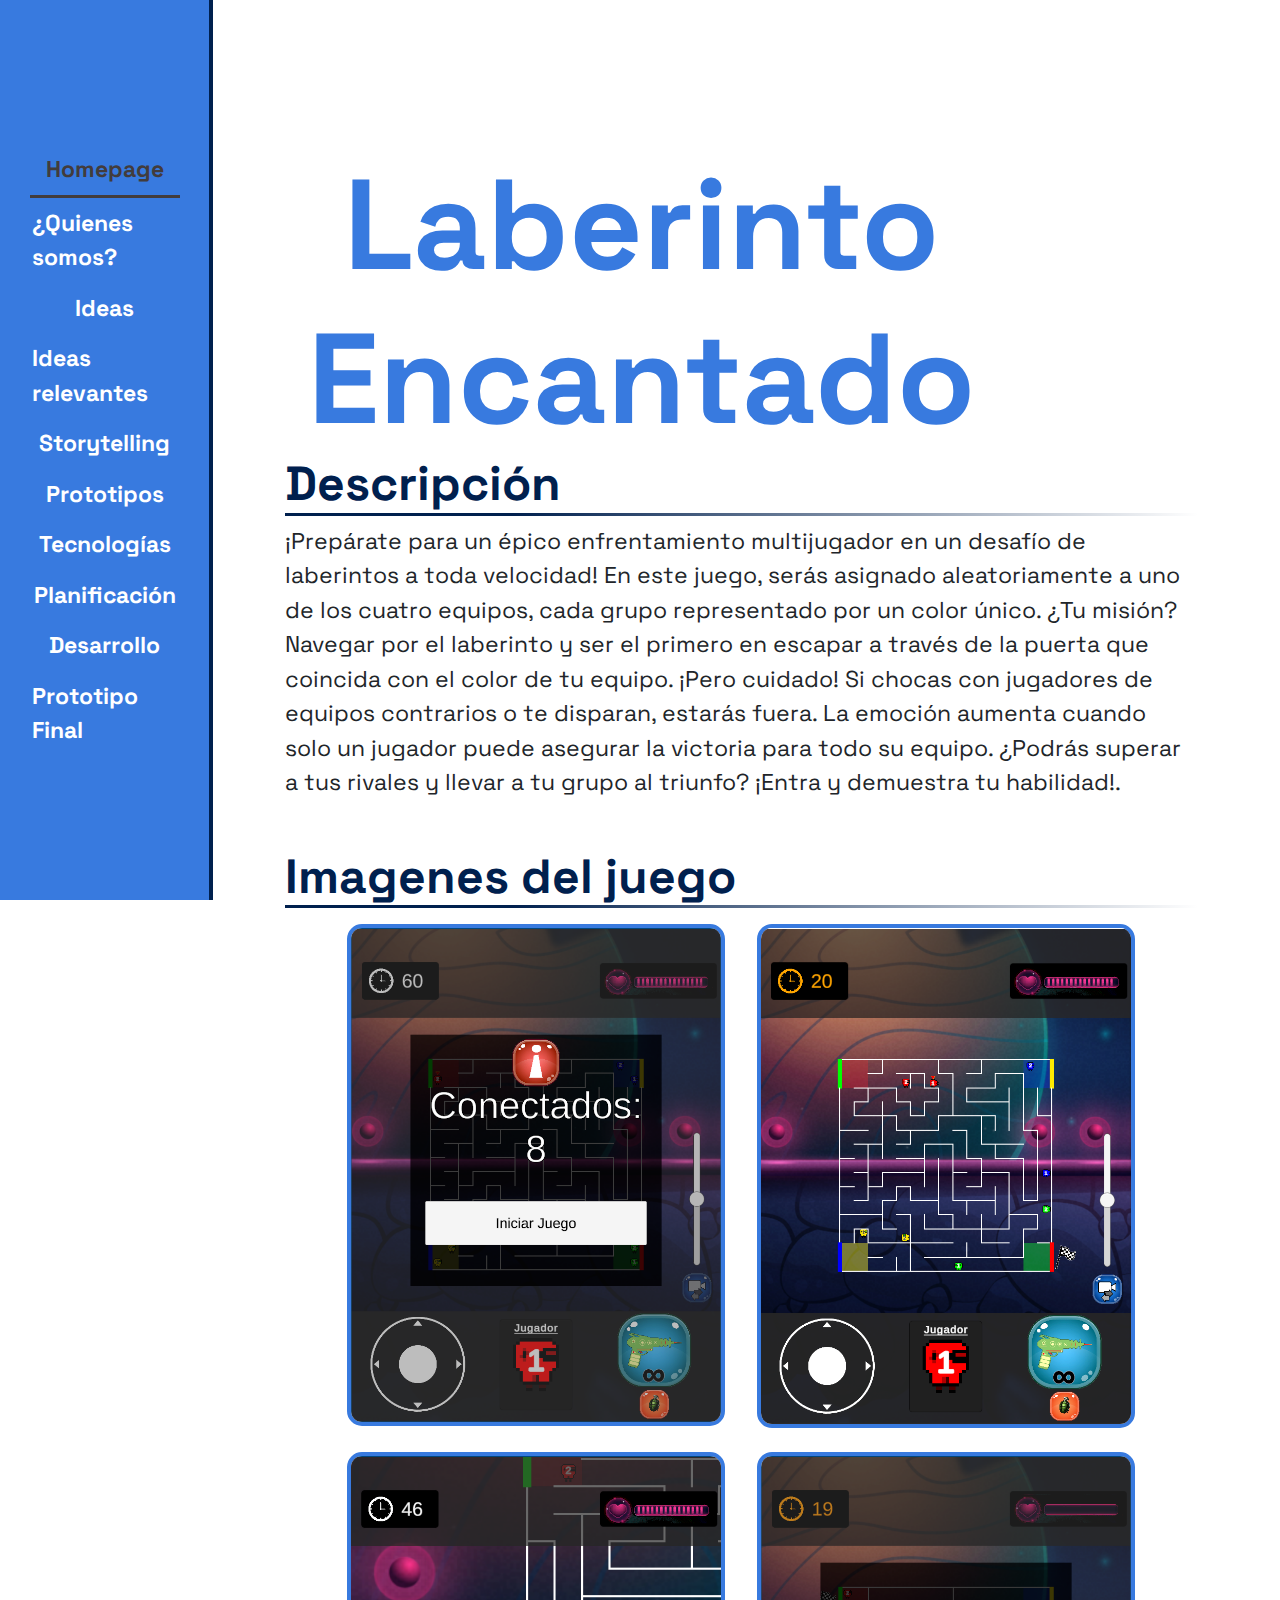
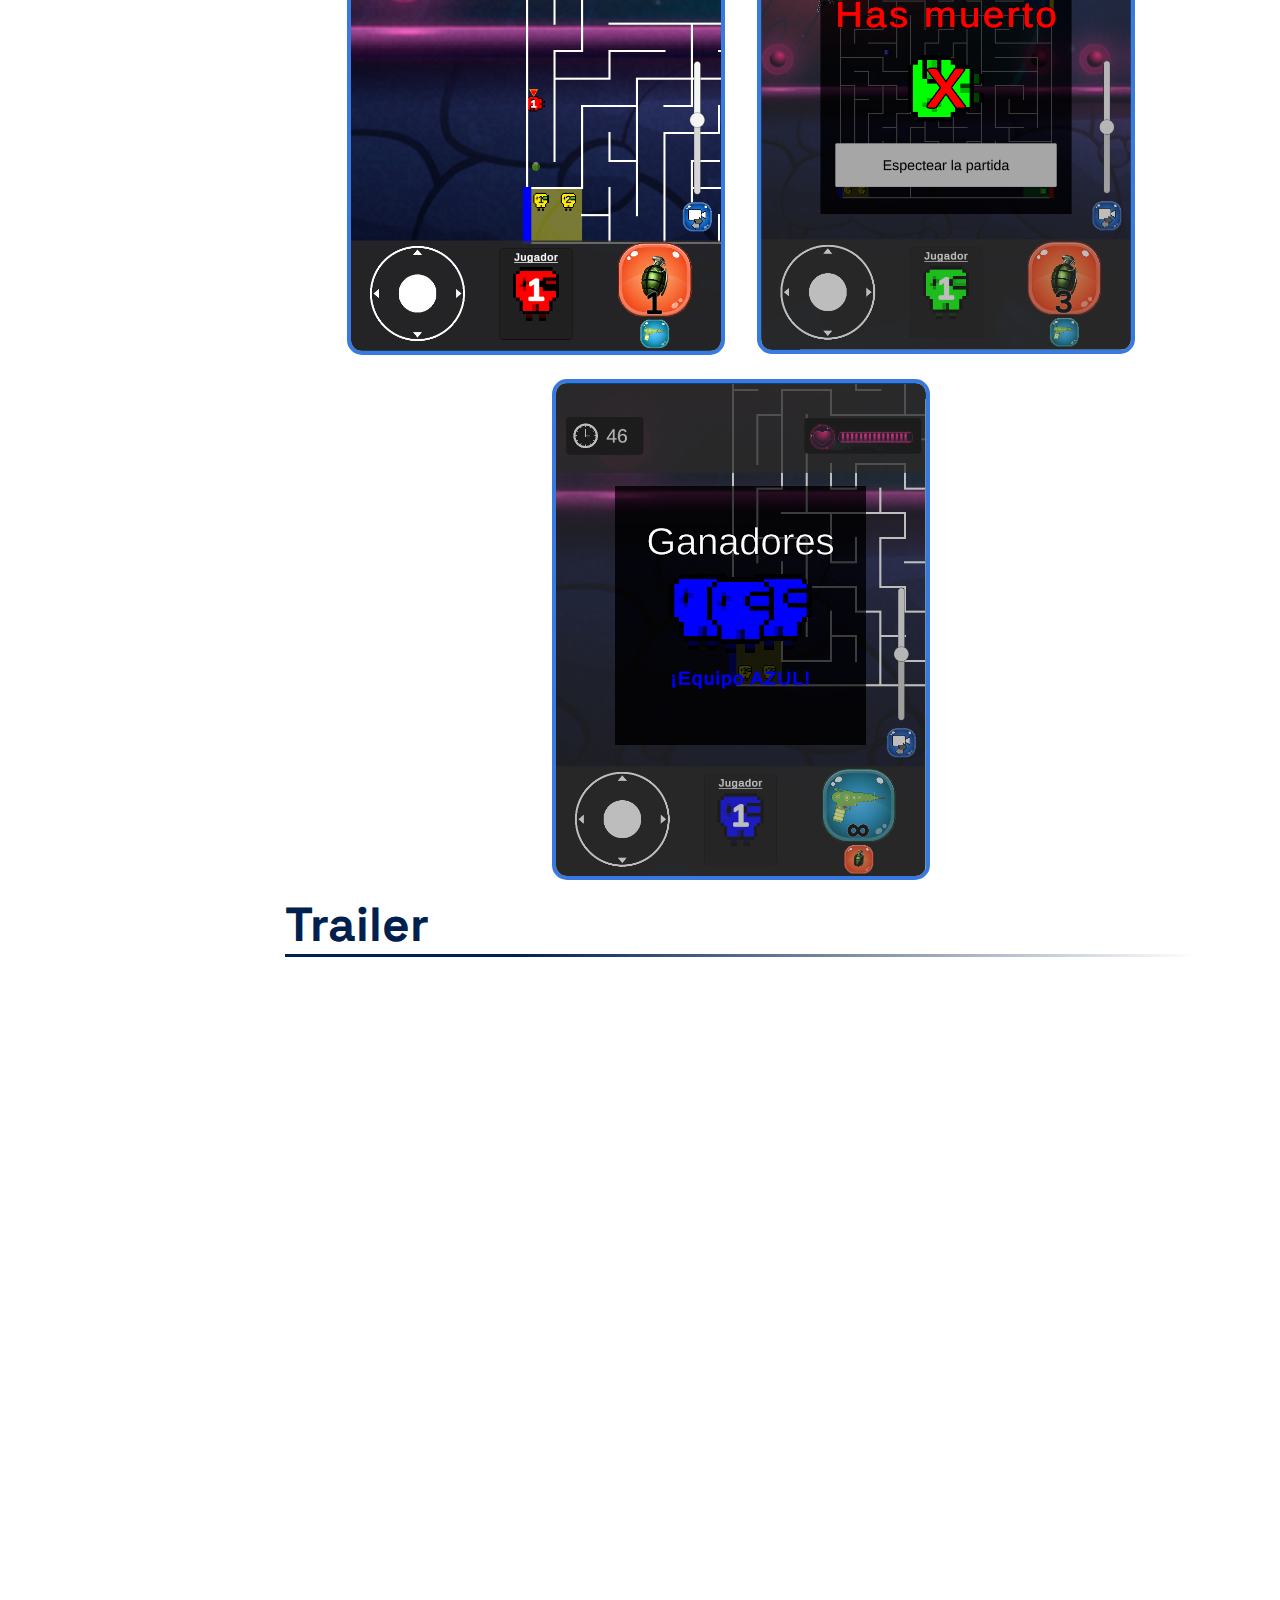
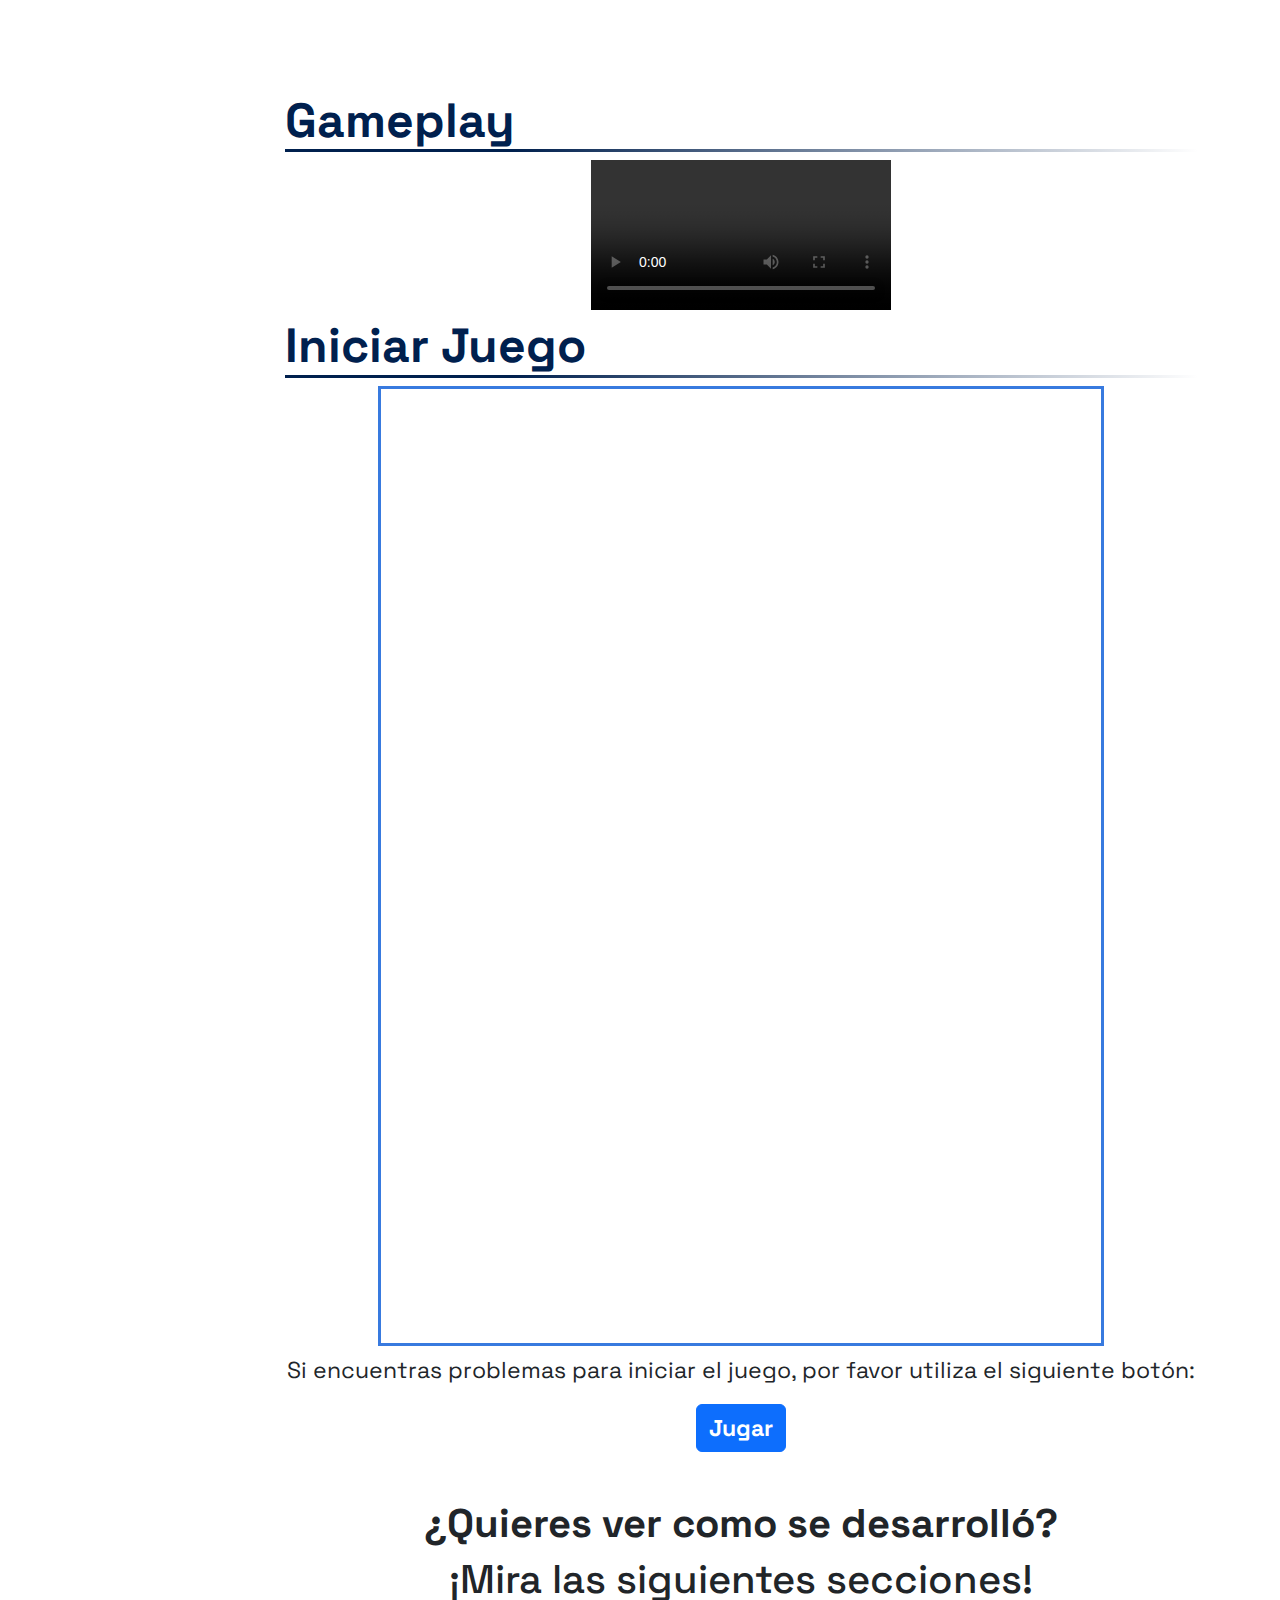
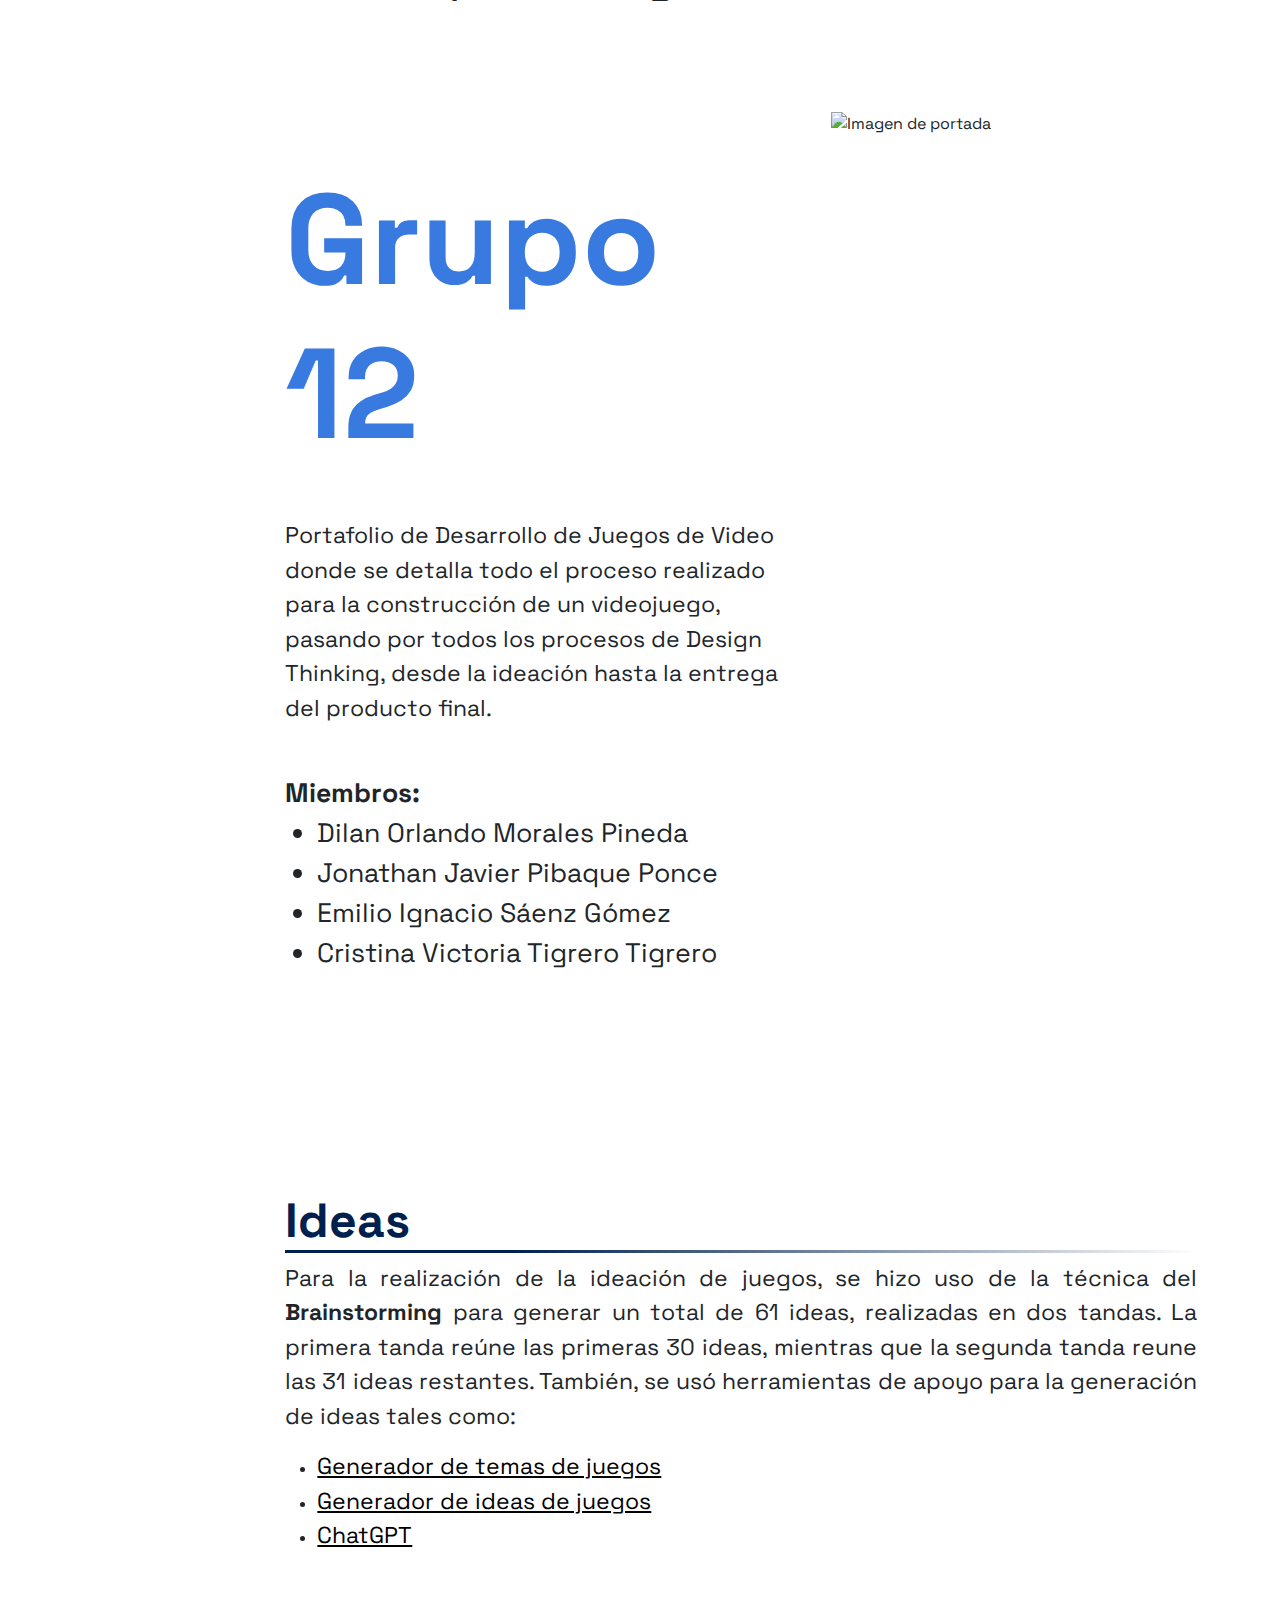
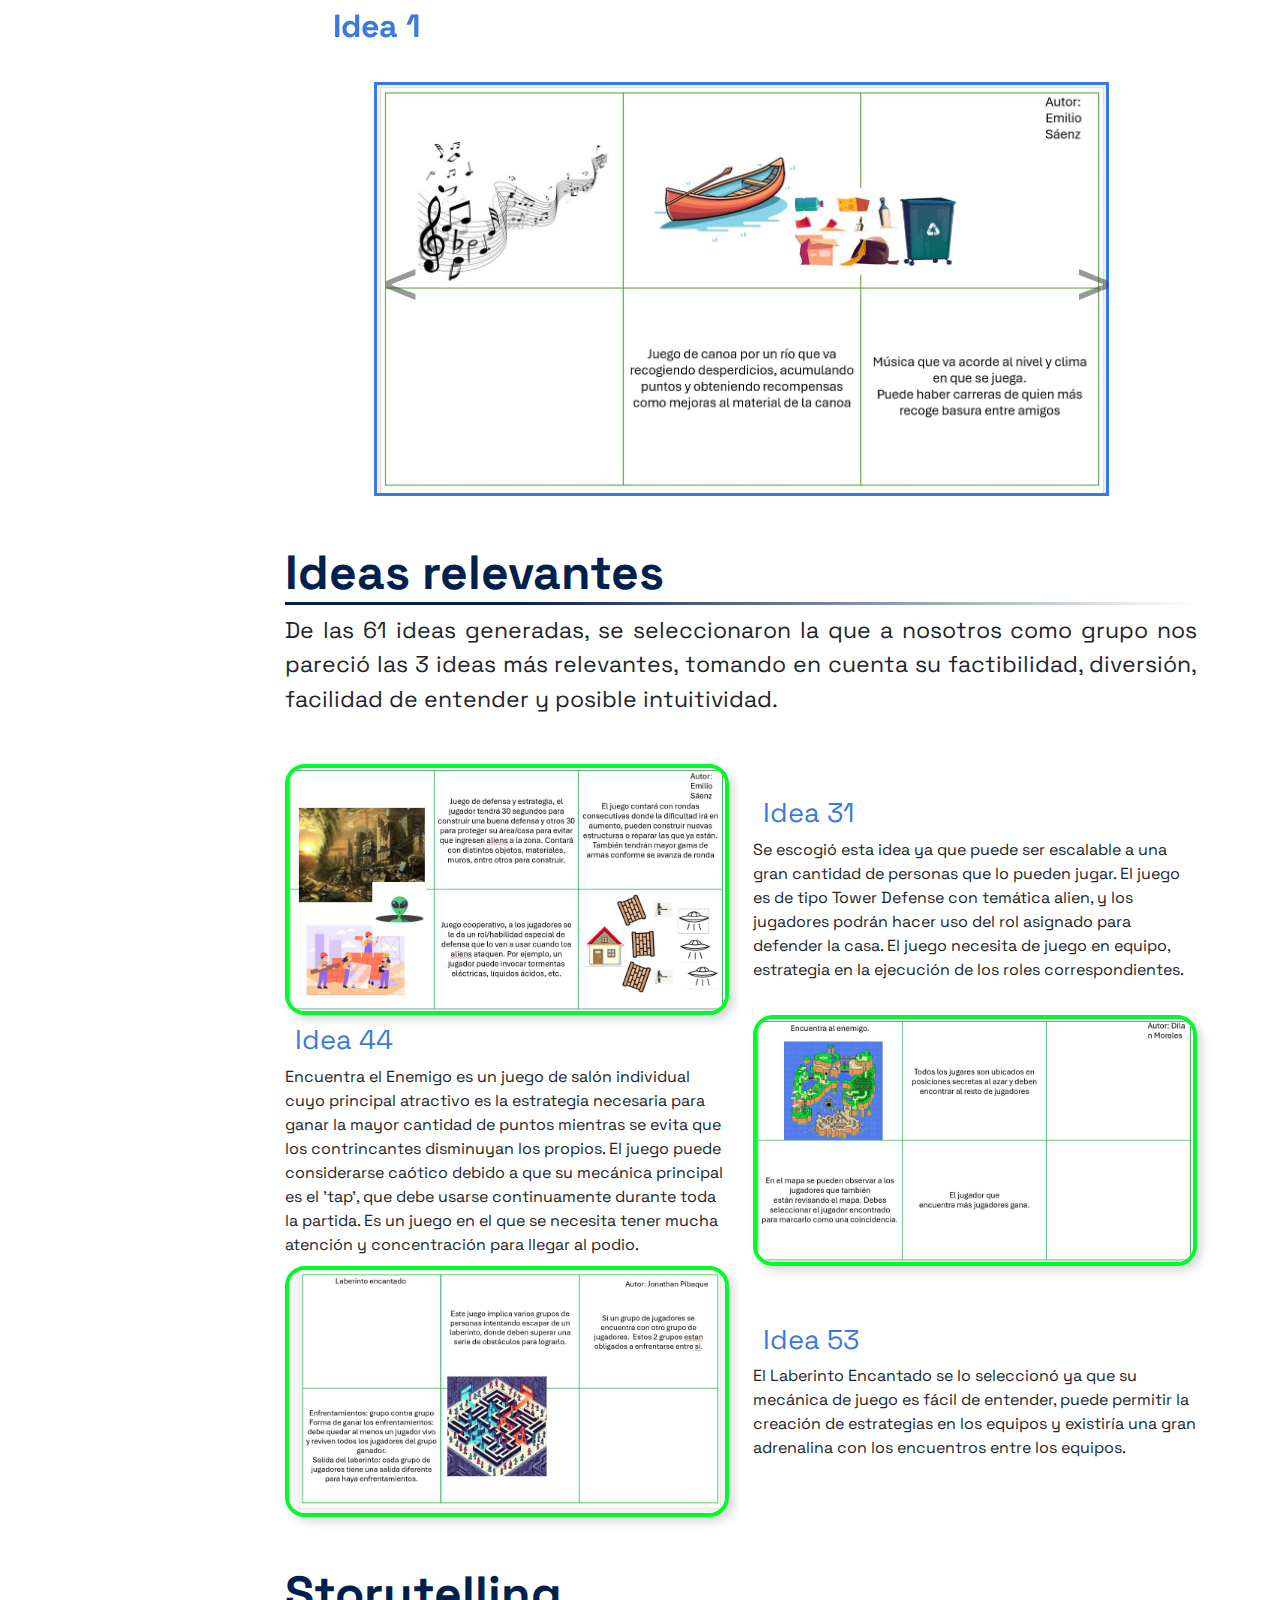
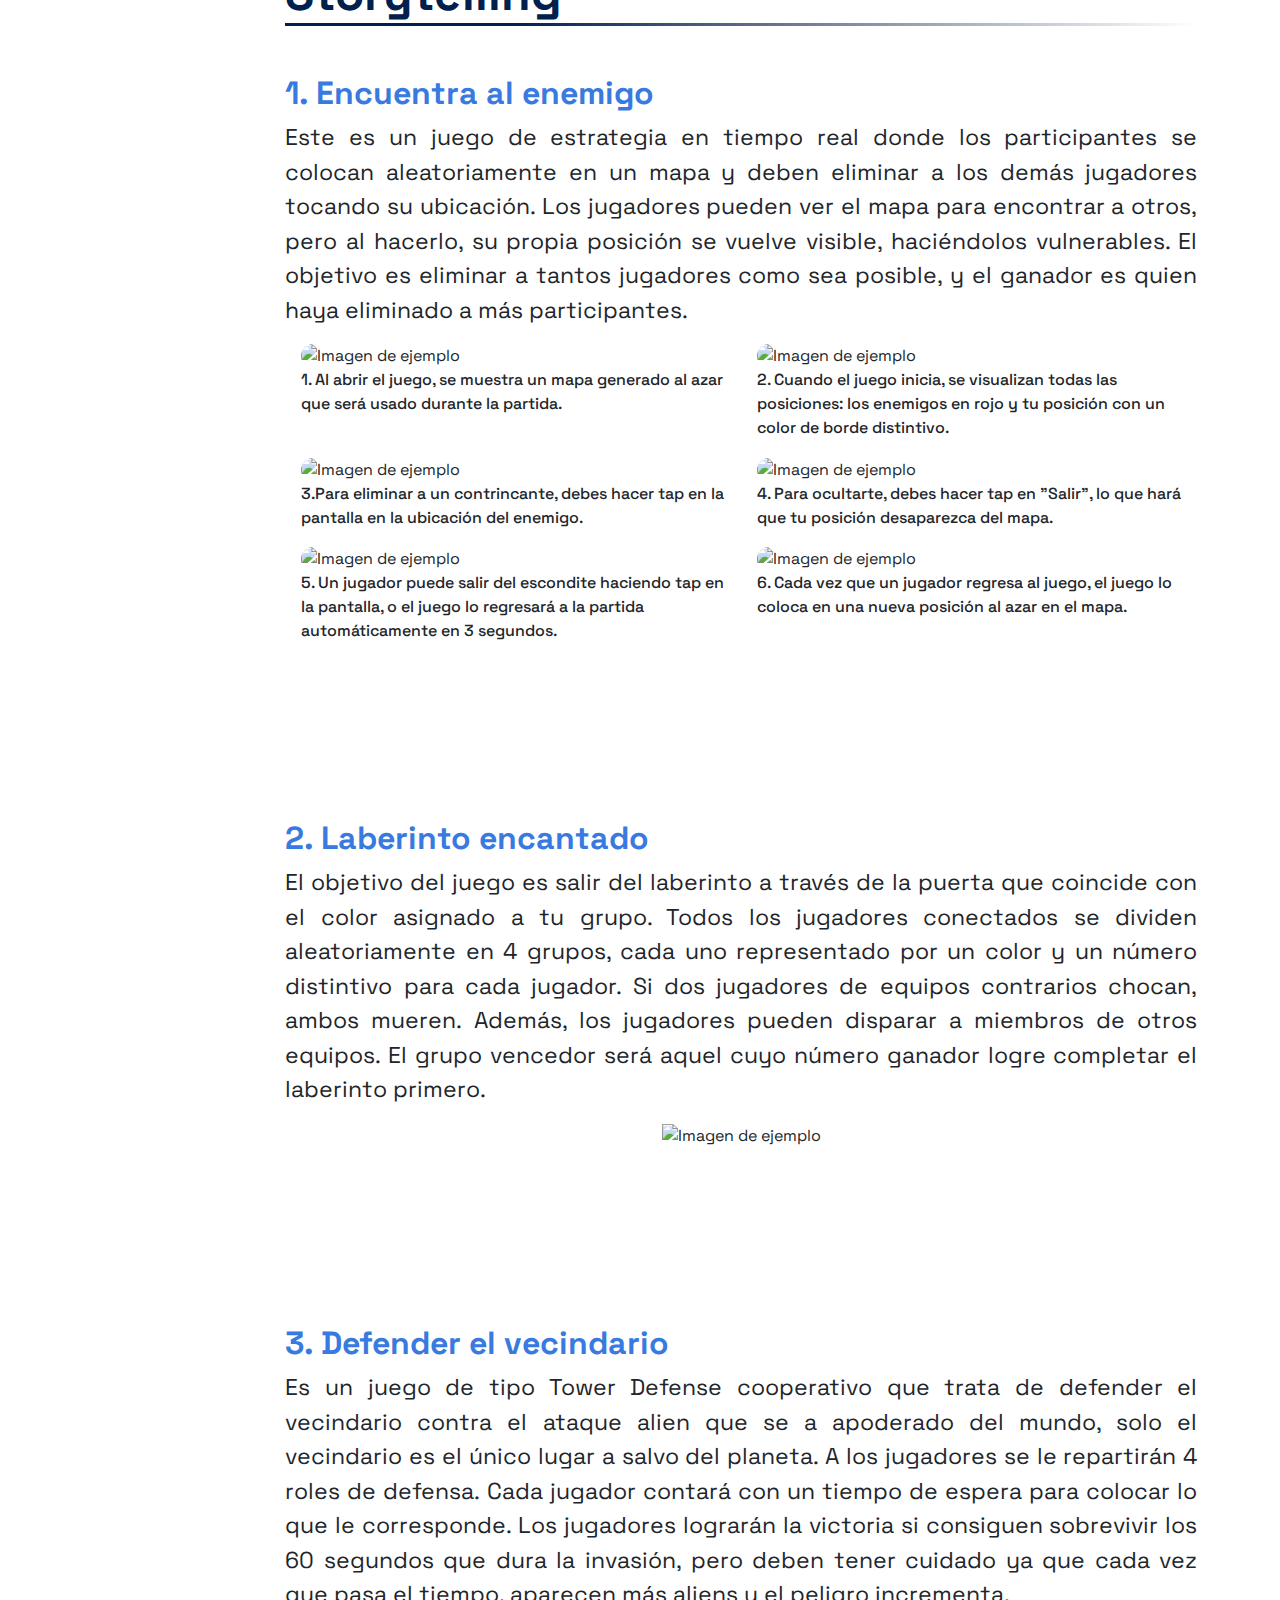
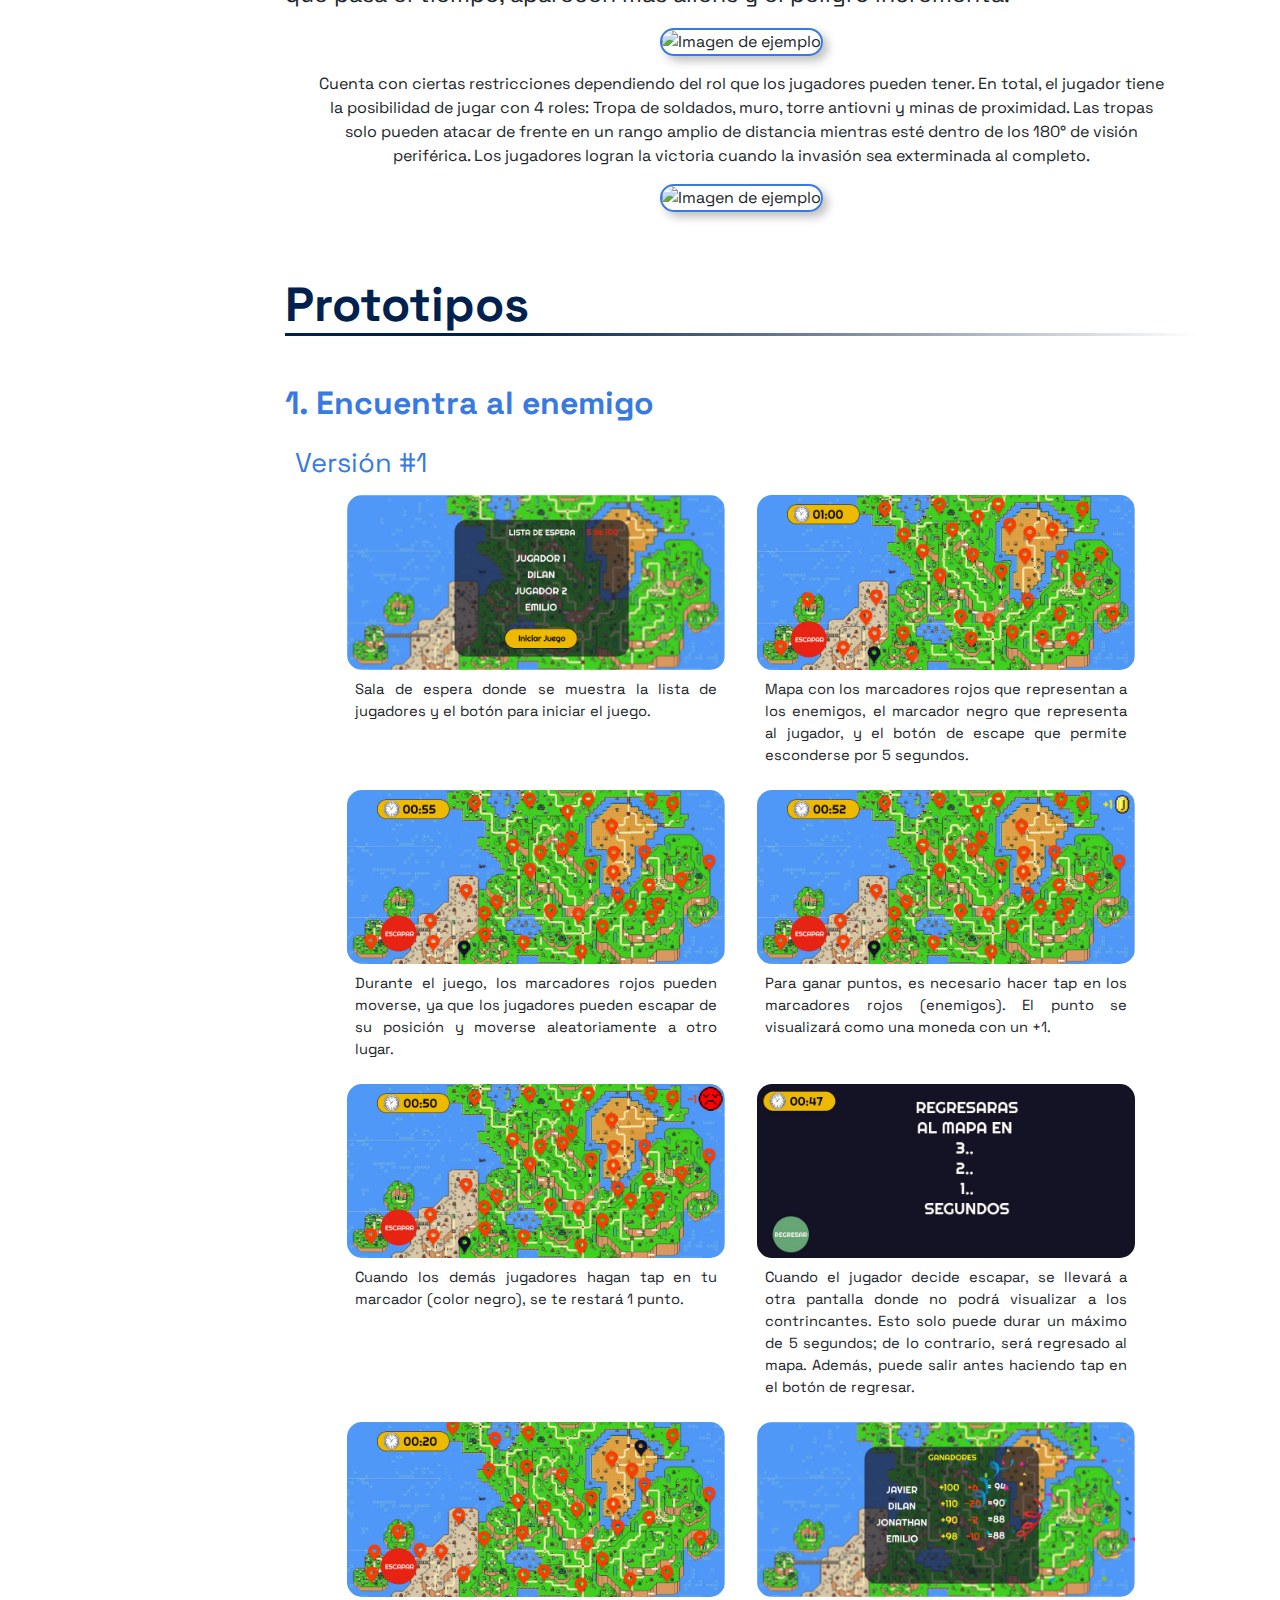
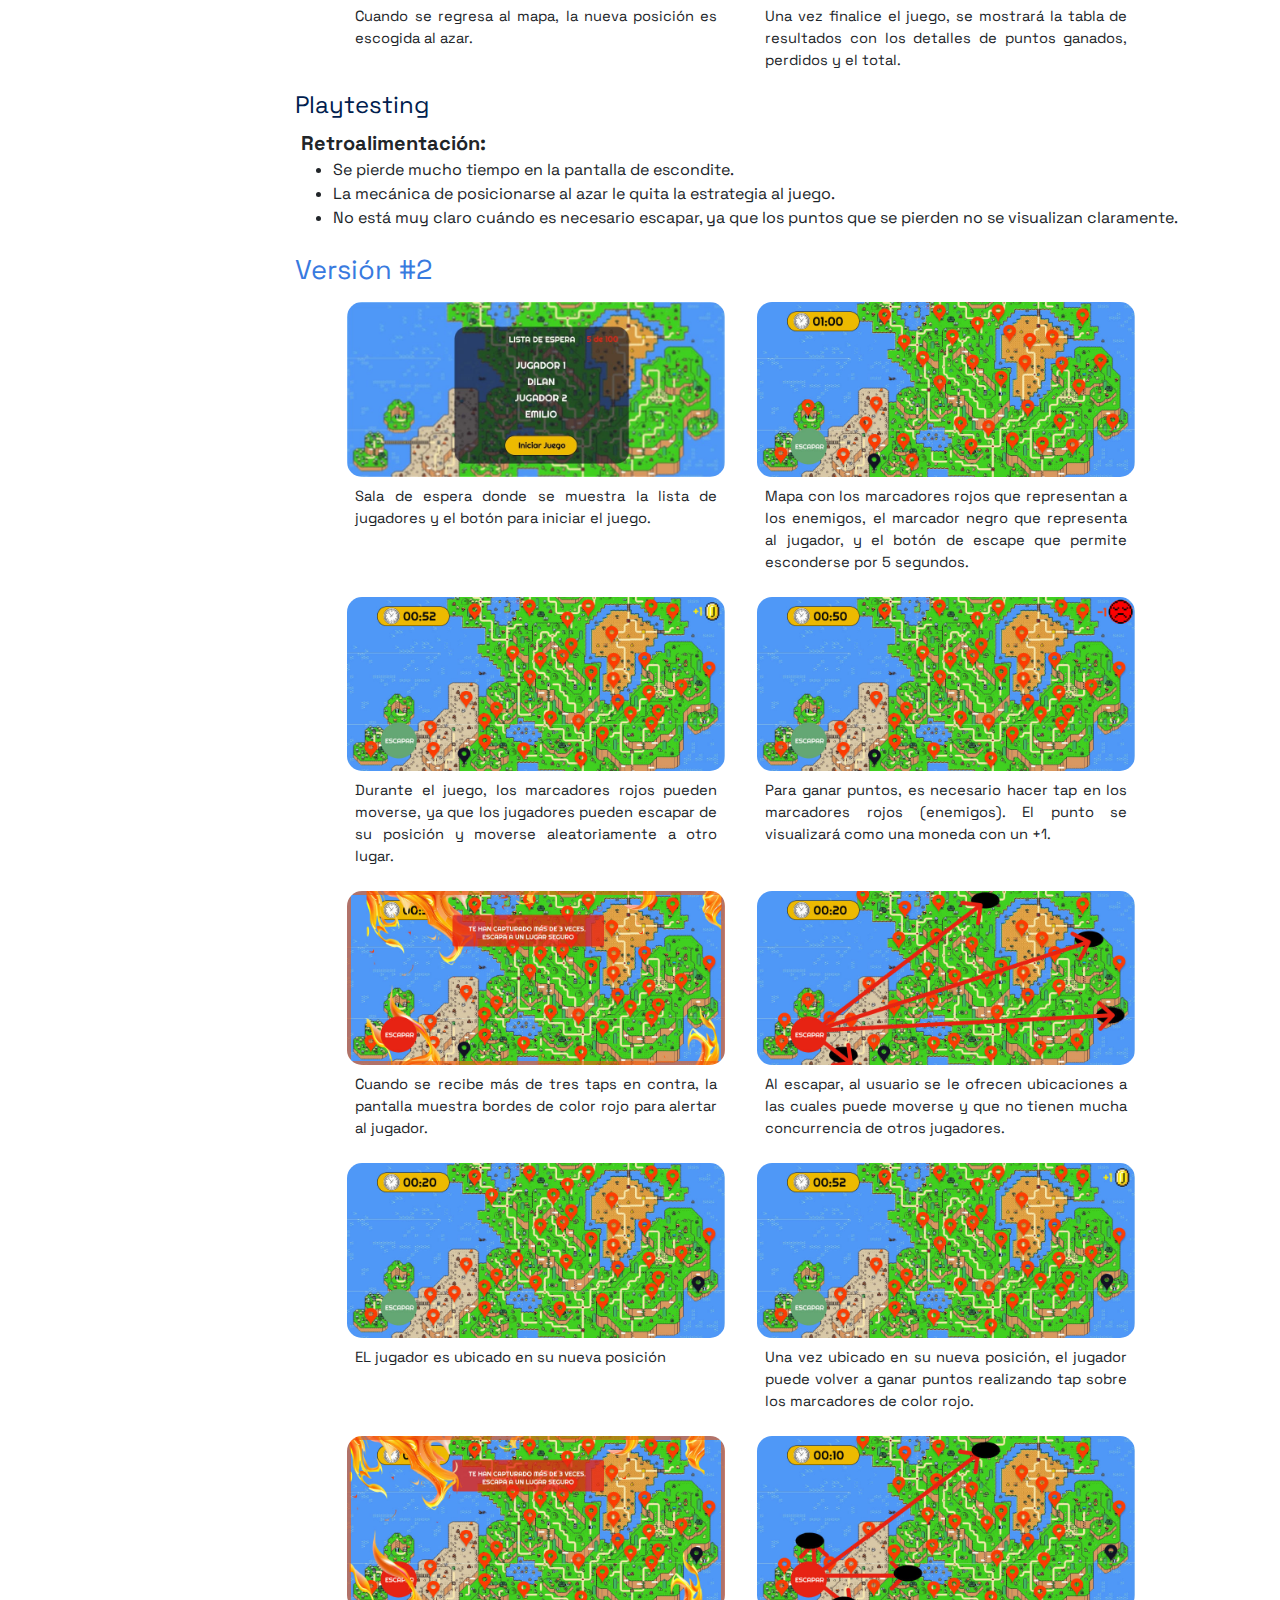
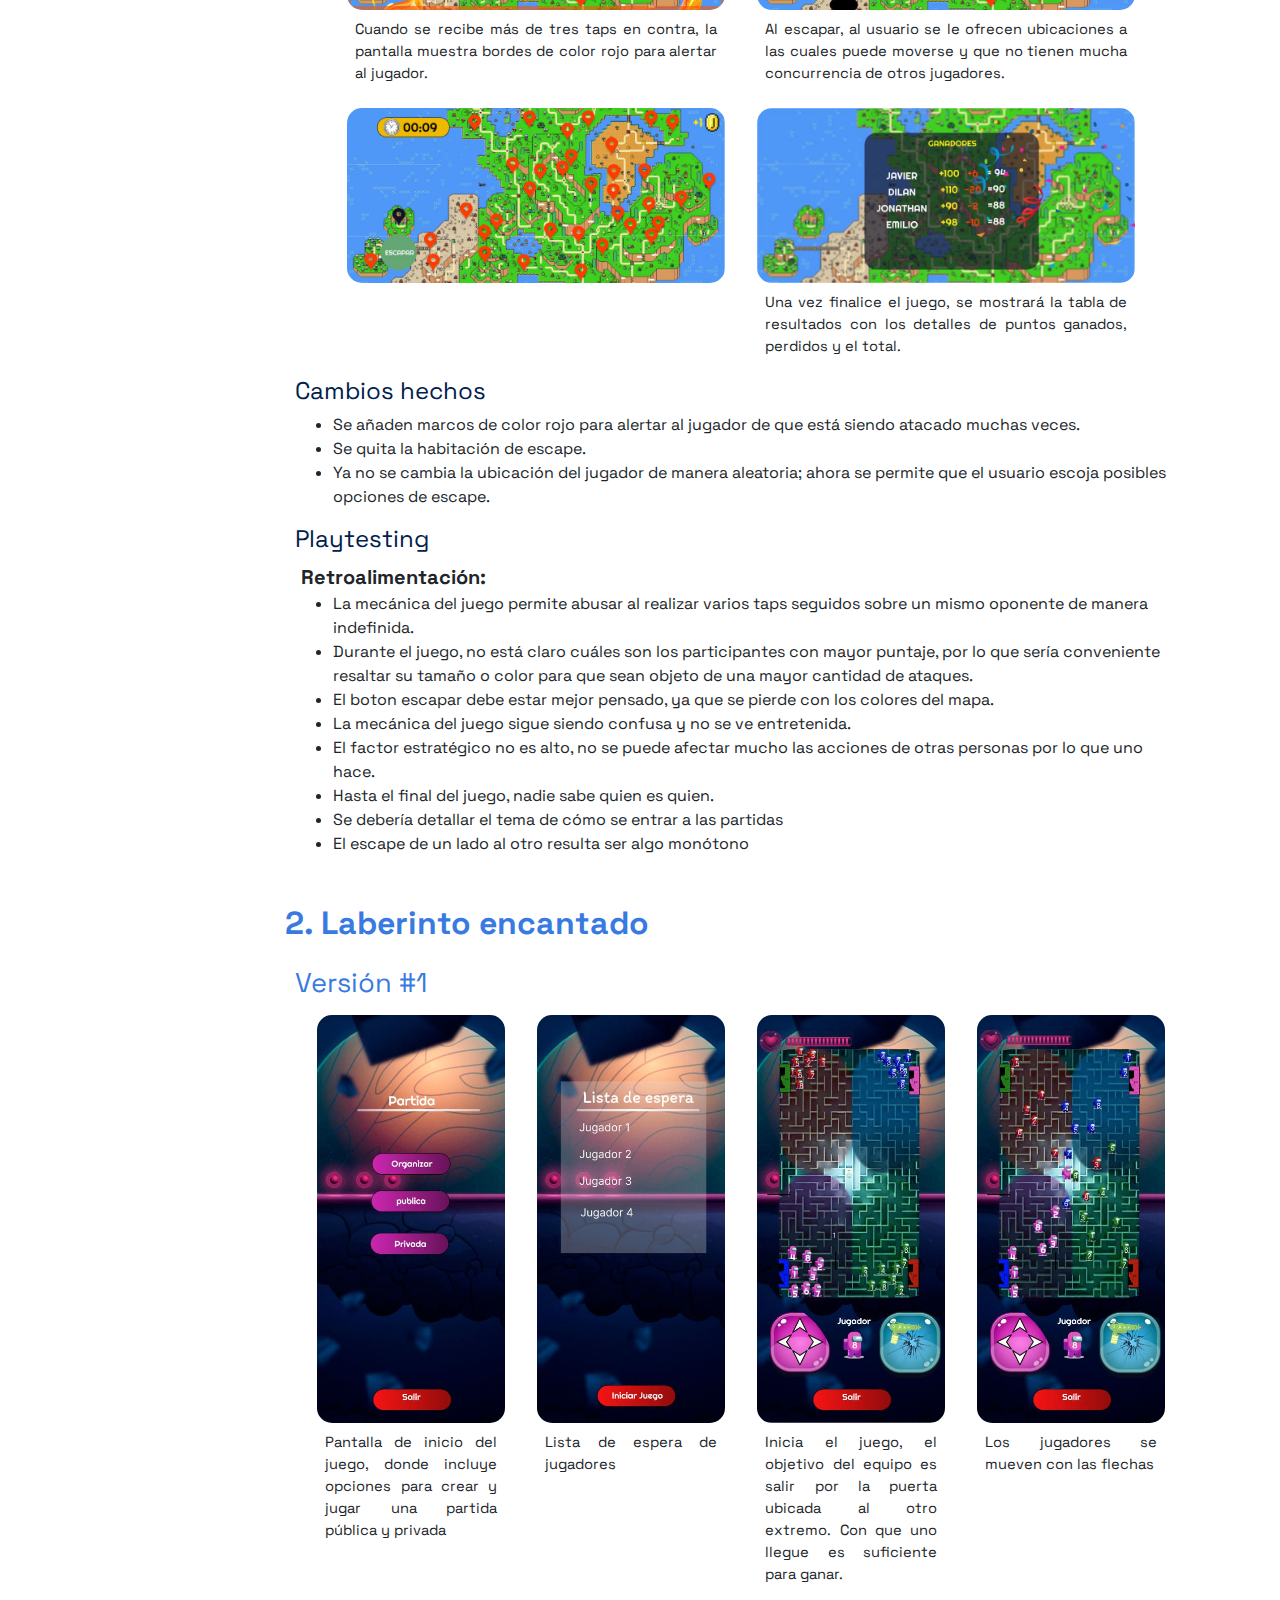
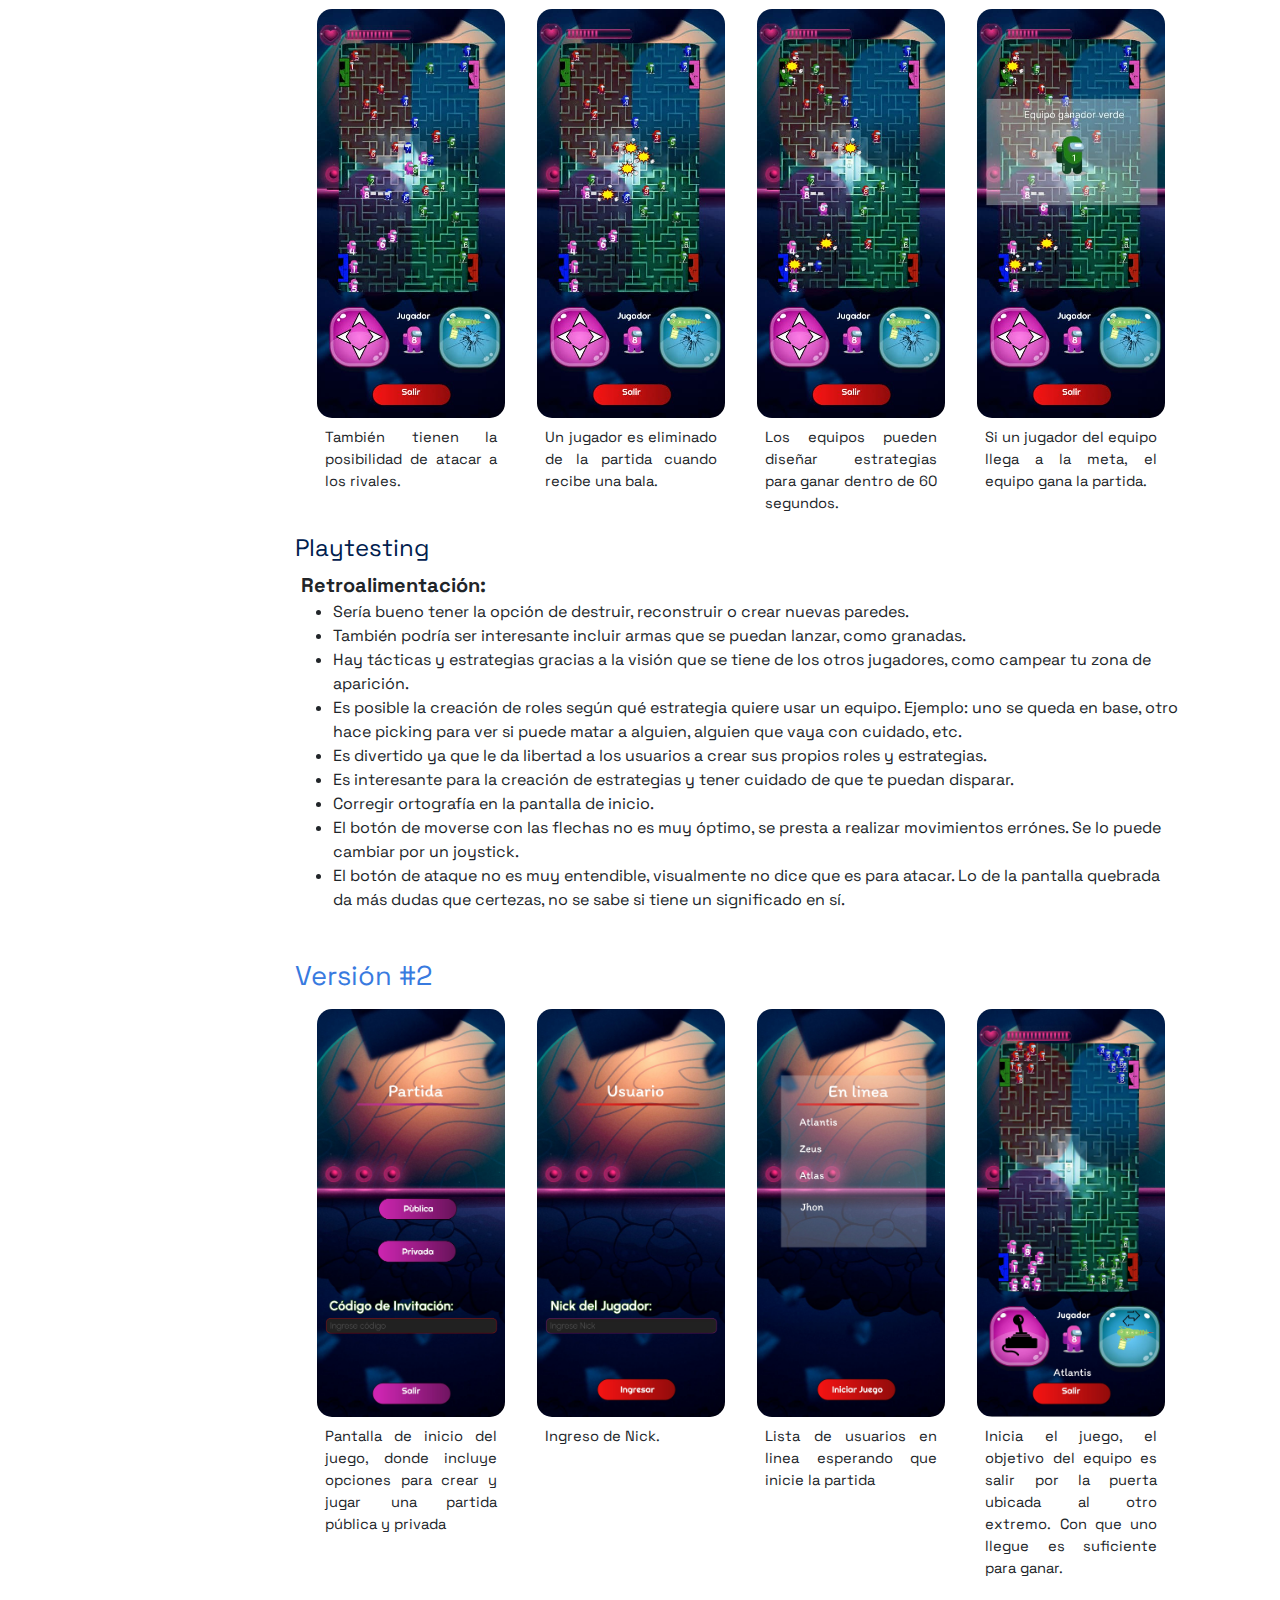
==== commit 51d0373e: "Homepage" ====
--- a/index.html
+++ b/index.html
@@ -35,13 +35,16 @@
 					<div class="collapse navbar-collapse" id="navbarNav">
 						<ul class="navbar-nav">
 							<li class="nav-item">
-								<a class="nav-link" href="#init">Acerca</a>
+								<a class="nav-link" href="#homepage">Homepage</a>
+							</li>
+							<li class="nav-item">
+								<a class="nav-link" href="#acerca">¿Quienes somos?</a>
 							</li>
 							<li class="nav-item">
 								<a class="nav-link" href="#ideas">Ideas</a>
 							</li>
 							<li class="nav-item">
-								<a class="nav-link" href="#deas-relevant">Ideas relevantes</a>
+								<a class="nav-link" href="#relevant-ideas">Ideas relevantes</a>
 							</li>
 							<li class="nav-item">
 								<a class="nav-link" href="#storytelling">Storytelling</a>
@@ -74,11 +77,14 @@
 						<ul
 							class="nav flex-column align-items-center justify-content-center mb-auto h-100">
 							<li class="nav-item">
-								<a href="#init" class="nav-link" aria-current="page">Acerca</a>
+								<a class="nav-link" href="#homepage">Homepage</a>
+							</li>
+							<li class="nav-item">
+								<a href="#acerca" class="nav-link" aria-current="page">¿Quienes somos?</a>
 							</li>
 							<li><a href="#ideas" class="nav-link">Ideas</a></li>
 							<li class="nav-item">
-								<a class="nav-link" href="#ideas-relevant">Ideas relevantes</a>
+								<a class="nav-link" href="#relevant-ideas">Ideas relevantes</a>
 							</li>
 							<li class="nav-item">
 								<a class="nav-link" href="#storytelling">Storytelling</a>
@@ -107,8 +113,89 @@
 					data-bs-target="#navbar"
 					class="col-12 col-lg-9 container m-5">
 					<div id="init"></div>
+					<section
+						id="homepage"
+						class="container-fluid mt-5 scrollspy-example"
+						data-bs-spy="scroll"
+						data-bs-offset="0"
+						data-bs-target="#navbar"
+						data-bs-smooth-scroll="true">
+						<div class="title">
+							<h1 class = "title">Laberinto Encantado</h1>
+						</div>
+						<h2>Descripción</h2>
+						<p>¡Prepárate para un épico enfrentamiento multijugador en un desafío de laberintos a toda velocidad! 
+							En este juego, serás asignado aleatoriamente a uno de los cuatro equipos, cada grupo representado por
+							un color único. ¿Tu misión? Navegar por el laberinto y ser el primero en escapar a través de la 
+							puerta que coincida con el color de tu equipo. ¡Pero cuidado! Si chocas con jugadores de equipos 
+							contrarios o te disparan, estarás fuera. La emoción aumenta cuando solo un jugador puede asegurar 
+							la victoria para todo su equipo. ¿Podrás superar a tus rivales y llevar a tu grupo al triunfo? 
+							¡Entra y demuestra tu habilidad!.</p>
+
+						<h2 class = "mt-5">Imagenes del juego</h2>
+						<div class="container-game-image horizontal">
+							<div class="item-game-image">
+								<figure>
+									<img src="images/homepage/images/1.jpg" alt="Conectados">
+								</figure>
+							</div>
+							<div class="item-game-image">
+								<figure>
+									<img src="images/homepage/images/2.jpg" alt="Partida">
+								</figure>
+							</div>
+							<div class="item-game-image">
+								<figure>
+									<img src="images/homepage/images/3.jpg" alt="Cámara Jugador">
+								</figure>
+							</div>
+							<div class="item-game-image">
+								<figure>
+									<img src="images/homepage/images/4.jpg" alt="Muerte">
+								</figure>
+							</div>
+							<div class="item-game-image">
+								<figure>
+									<img src="images/homepage/images/5.jpg" alt="Ganador">
+								</figure>
+							</div>
+						</div>
+
+						<h2>Trailer</h2>
+						<div>
+							<iframe width="1280" height="720" src="https://www.youtube.com/embed/cxau8bf5WpE" 
+							title="Laberinto Encantado - Trailer" frameborder="0" 
+							allow="accelerometer; autoplay; clipboard-write; encrypted-media; gyroscope; picture-in-picture; web-share" 
+							referrerpolicy="strict-origin-when-cross-origin" allowfullscreen></iframe>
+						</div>
+
+						<h2>Gameplay</h2>
+						<div>
+							<video controls>
+								<source src="assets/videos/gameplay.mp4" type="video/mp4">
+								Tu navegador no soporta la reproducción de video.
+							</video>
+						</div>
+						<h2>Iniciar Juego</h2>
+						<div>
+							<iframe src="https://emiliosg23.github.io/laberinto_encantado/"
+							class = "game"
+							width="726px" 
+							height="960px">
+						</iframe>
+						<p>Si encuentras problemas para iniciar el juego, por favor utiliza el siguiente botón:</p>
+						<a href="https://emiliosg23.github.io/laberinto_encantado/" class="btn btn-primary">Jugar</a>
+       					</div>
+						<h1 class="mt-5"><b>¿Quieres ver como se desarrolló?</b></h1>
+						<h1>¡Mira las siguientes secciones!</h1>
+						<div class="mb-5"></div>
+					</section>
 					<div class="d-flex vh-100 justify-content-center align-items-center">
-						<section id="acerca" class="container-fluid">
+						<section id="acerca" class="container-fluid mt-5 scrollspy-example"
+							data-bs-spy="scroll"
+							data-bs-offset="0"
+							data-bs-target="#navbar"
+							data-bs-smooth-scroll="true">
 							<div class="row">
 								<article class="col-md-7 col-sm-7">
 									<div class="title">
@@ -142,7 +229,6 @@
 							</div>
 						</section>
 					</div>
-
 					<section
 						id="ideas"
 						class="container-fluid mt-5 scrollspy-example"
@@ -241,7 +327,7 @@
 						</article>
 					</section>
 					<section
-						id="ideas-relevant"
+						id="relevant-ideas"
 						class="container-fluid mt-5 scrollspy-example"
 						data-bs-spy="scroll"
 						data-bs-offset="0"
@@ -1911,22 +1997,22 @@
 							roles se dividieron de la siguiente forma:
 						</p>
 						<div class="roles row">
-							<div class="col">
+							<div class="col emi">
 								<h4><b>Emilio Sáenz</b></h4>
 								<p>Desarrollador Juego</p>
 								<p>Diseño de Assets</p>
 							</div>
-							<div class="col">
+							<div class="col dil">
 								<h4><b>Dilan Morales</b></h4>
 								<p>Desarrollador servidor</p>
 								<p>Conexión cliente - servidor</p>
 							</div>
-							<div class="col">
+							<div class="col jon">
 								<h4><b>Jonathan Pibaque</b></h4>
 								<p>Diseño de Assets</p>
 								<p>Interfaz de Usuario</p>
 							</div>
-							<div class="col">
+							<div class="col cri">
 								<h4><b>Cristina Tigrero</b></h4>
 								<p>Ideación del Juego</p>
 								<p>Documentación y Playtesting</p>
@@ -2692,7 +2778,7 @@
 						data-bs-smooth-scroll="true">
 						<h2>Prototipo Final</h2>
 						<article class="mt-5">
-							<div class="container-prototype-version">
+							<div id ="container-prototype-version" class="container-prototype-version">
 								<h4 class="mt-4">Versión #1</h4>
 								<div class="container-prototype horizontal">
 									<div class="item-prototype">
@@ -2775,8 +2861,21 @@
 								</div>
 								<div class="playtesting">
 									<h5 class="mt-1">Playtesting</h5>
+									<div class = "container-playtesting horizontal">
+										<div class="item-playtesting">
+											<figure>
+												<img src = "images/prototipo-final/playtesting/1.jpg"
+												alt = "Playtesting #1 - Imagen 1"/>
+											</figure>
+										</div>
+									</div>
 									<div class="container-playtesting vertical">
-										<div class="item-playtesting"></div>
+										<div class="item-playtesting">
+											<figure>
+												<img src = "images/prototipo-final/playtesting/2.jpg"
+												alt = "Playtesting #1 - Imagen 2"/>
+											</figure>
+										</div>
 									</div>
 									<div class="mx-3 retroalimentacion">
 										<b>Retroalimentación:</b>
@@ -2806,7 +2905,7 @@
 						</article>
 
 						<article class="mt-5">
-							<div class="container-prototype-version">
+							<div id ="container-prototype-version"  class="container-prototype-version">
 								<h4 class="mt-4">Versión #2</h4>
 								<div class="container-prototype horizontal">
 									<div class="item-prototype">
@@ -2925,7 +3024,26 @@
 								<div class="playtesting">
 									<h5 class="mt-1">Playtesting</h5>
 									<div class="container-playtesting vertical">
-										<div class="item-playtesting"></div>
+										<div class="item-playtesting">
+											<figure>
+												<img src = "images/prototipo-final/playtesting/6.jpg"
+												alt = "Playtesting #1 - Imagen 6"/>
+											</figure>
+										</div>
+									</div>
+									<div class="container-playtesting horizontal">
+										<div class="item-playtesting">
+											<figure>
+												<img src = "images/prototipo-final/playtesting/4.jpg"
+												alt = "Playtesting #1 - Imagen 4"/>
+											</figure>
+										</div>
+										<div class="item-playtesting">
+											<figure>
+												<img src = "images/prototipo-final/playtesting/5.jpg"
+												alt = "Playtesting #1 - Imagen 5"/>
+											</figure>
+										</div>
 									</div>
 
 									<div class="mx-3 retroalimentacion">
@@ -2979,9 +3097,9 @@
 						</article>
 
 						<article class="mt-5">
-							<div class="container-prototype-version">
+							<div id ="container-prototype-version"  class="container-prototype-version">
 								<h4 class="mt-4">Versión #3</h4>
-								<div class="container-prototype vertical">
+								<div class="container-prototype horizontal">
 									<div class="item-prototype">
 										<figure>
 											<img
@@ -3148,24 +3266,56 @@
 								<div class="playtesting">
 									<h5 class="mt-1">Playtesting</h5>
 									<div class="container-playtesting vertical">
-										<div class="item-playtesting"></div>
-									</div>
-
+										<div class="item-playtesting">
+											<figure>
+												<img src = "images/prototipo-final/playtesting/7.jpg"
+												alt = "Playtesting #1 - Imagen 7"/>
+											</figure>
+										</div>
+										<div class="item-playtesting">
+											<figure>
+												<img src = "images/prototipo-final/playtesting/3.jpg"
+												alt = "Playtesting #1 - Imagen 3"/>
+											</figure>
+										</div>
+									</div>
 									<div class="mx-3 retroalimentacion">
 										<b>Retroalimentación:</b>
 										<ul>
 											<li>
-												Sería bueno tener la opción de destruir,
-												reconstruir o crear nuevas paredes.
-											</li>
-											<li>
-												También podría ser interesante incluir más
-												variedad de armas e ítems distribuidos dentro
-												del laberinto. Por ejemplo, un ítem de escudo:
-												si un jugador de un equipo agarra el ítem,
-												todos los jugadores tendrán la protección de un
-												escudo, que sería el equivalente de aguantar un
-												disparo adicional.
+												La inclusión del segundo tipo de cámara hace que sea
+												más fácil el movimiento por el mapa, además de que
+												se puede conocer bien la posición de los jugadores
+												por el mapa.
+											</li>
+											<li>
+												La pequeña introducción al juego, junto a la información
+												de los controles en las plataformas ayudó bastante a
+												saber qué es lo que se iba a jugar.
+											</li>
+											<li>
+												El movimiento de los jugadores sigue siendo un poco brusco,
+												en especial al momento de tocar las paredes. A veces, un
+												jugador se queda trabado sin sentido alguno.
+											</li>
+											<li>
+												La interfaz del juego tiene bastantes mejoras, se ve mejor con
+												respecto a lo expuesto anteriormente.
+											</li>
+											<li>
+												En algunas ocasiones, la generación del mapa puede ser injusto
+												para un equipo. Se debería ver este aspecto aunque puede ser
+												entendible que no sea justo para todos, ya que así da pie a
+												jugar de forma más inteligente a pesar de la dificultad.
+											</li>
+											<li>
+												Parece innecesario tener la mayor cantidad de zoom de la cámara, sea
+												para cuando se usa la cámara del mapa o la del jugador. Además, no
+												tiene sentido eso cuando la ventaja está en ver lo que más se pueda.
+											</li>
+											<li>
+												Las partidas son entretenidas e intensas, el juego en equipo y la
+												estrategia son fundamentales para poder ganar el juego.
 											</li>
 										</ul>
 									</div>
--- a/style.css
+++ b/style.css
@@ -23,6 +23,50 @@
 
 .none {
 	display: none;
+}
+
+#homepage h1, #homepage div{
+	text-align: center;
+}
+#homepage .game{
+	border: solid #387adf;
+}
+
+.container-game-image {
+	display: flex;
+	flex-wrap: wrap;
+	justify-content: center;
+}
+
+.container-game-image.horizontal .item-game-image {
+	flex: 1 1 410px;
+	max-width: 410px;
+}
+.container-game-image.vertical .item-game-image {
+	flex: 1 1 220px;
+	max-width: 220px;
+}
+
+.item-game-image {
+	padding-left: 1rem;
+	padding-right: 1rem;
+	margin-top: 0.5rem;
+	box-sizing: border-box;
+}
+
+.item-game-image figcaption {
+	font-weight: 400;
+	font-size: 11pt;
+	text-align: justify;
+	margin: 0.5rem;
+}
+
+.item-game-image img {
+	width: 100%;
+	height: 100%;
+	object-fit: contain;
+	border-radius: 15px;
+	border: solid 4px #387adf;
 }
 
 #navbar {
@@ -299,6 +343,25 @@
 #planificacion .roles p {
 	font-size: 14pt !important;
 }
+
+#planificacion .roles div.col{
+	padding: 25px;
+	margin: 5px;
+	border-radius: 20px;
+}
+#planificacion .roles .emi{
+	background-color: #d2e2fa80;
+}
+#planificacion .roles .dil{
+	background-color: #d3d3d380;
+}
+#planificacion .roles .jon{
+	background-color: #bcfffc80;
+}
+#planificacion .roles .cri{
+	background-color: #bdffbd80;
+}
+
 #planificacion .plan-playtesting h3 {
 	text-align: center;
 }
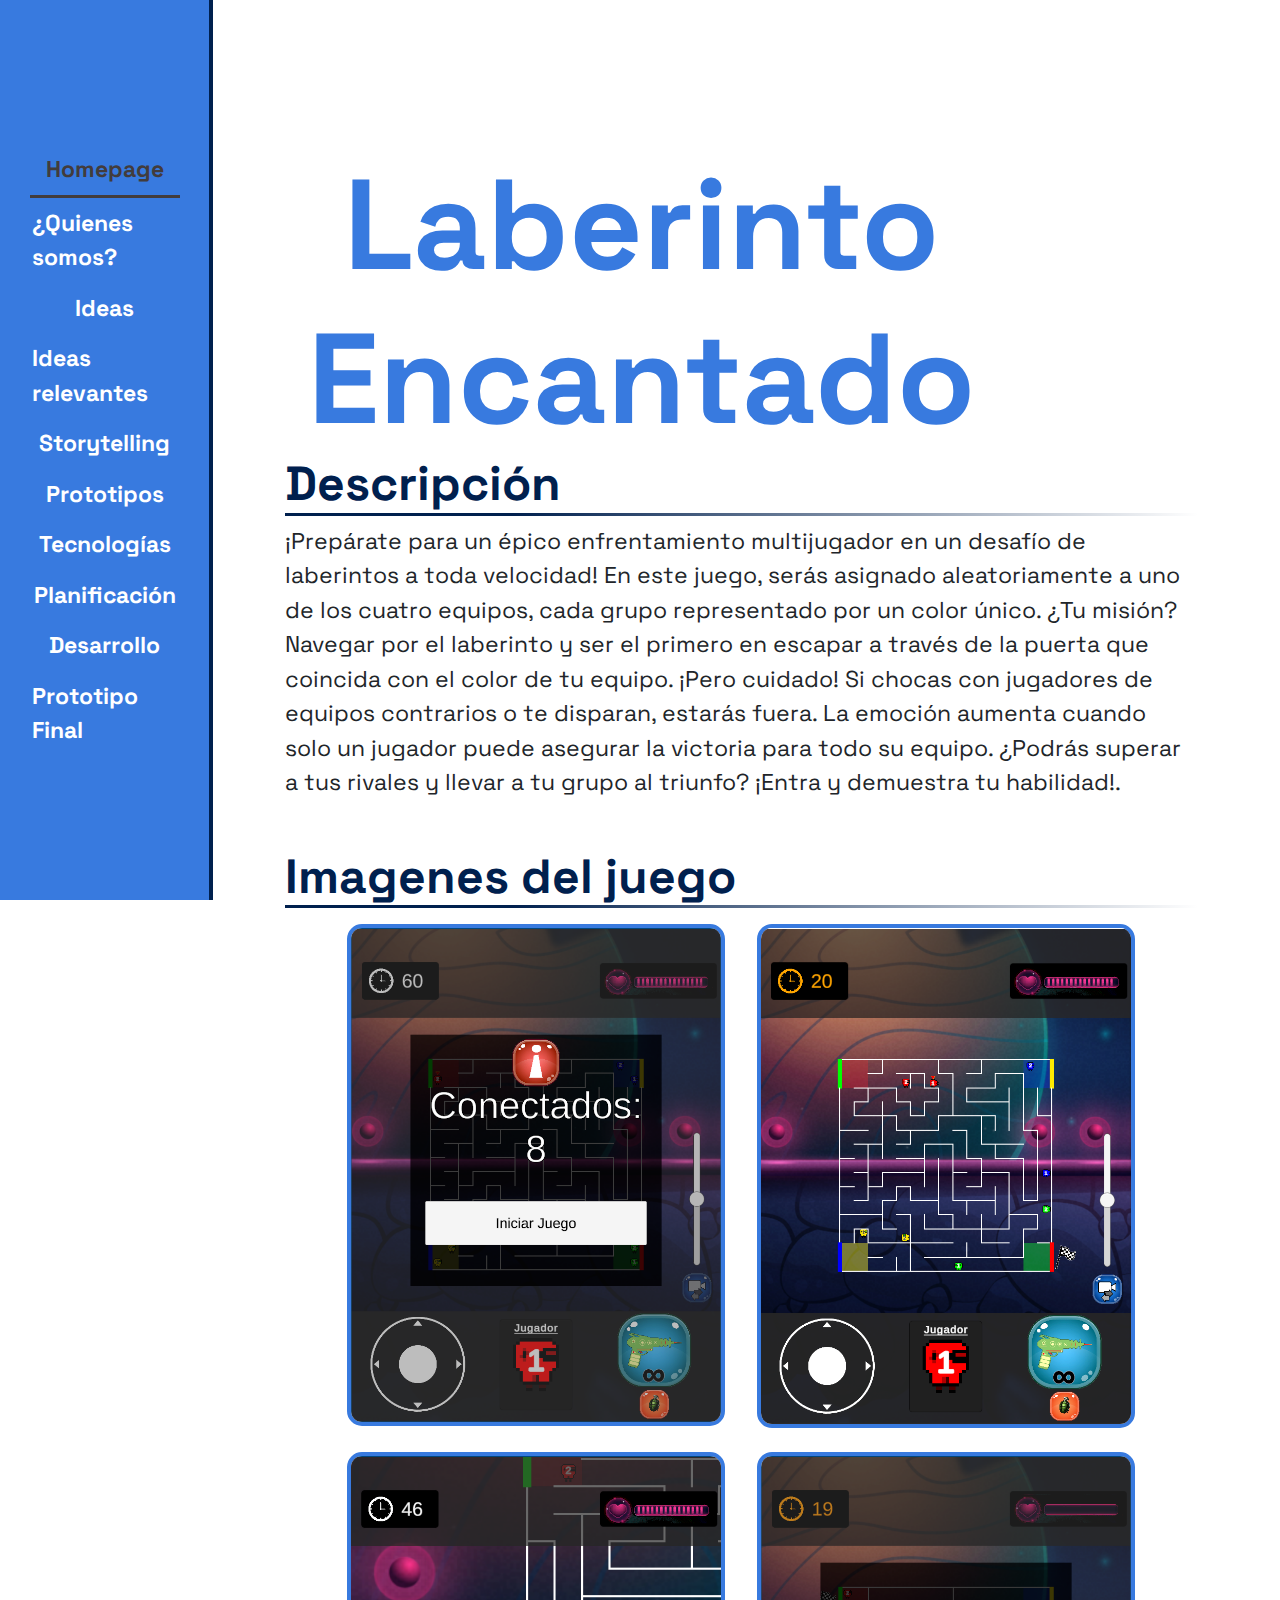
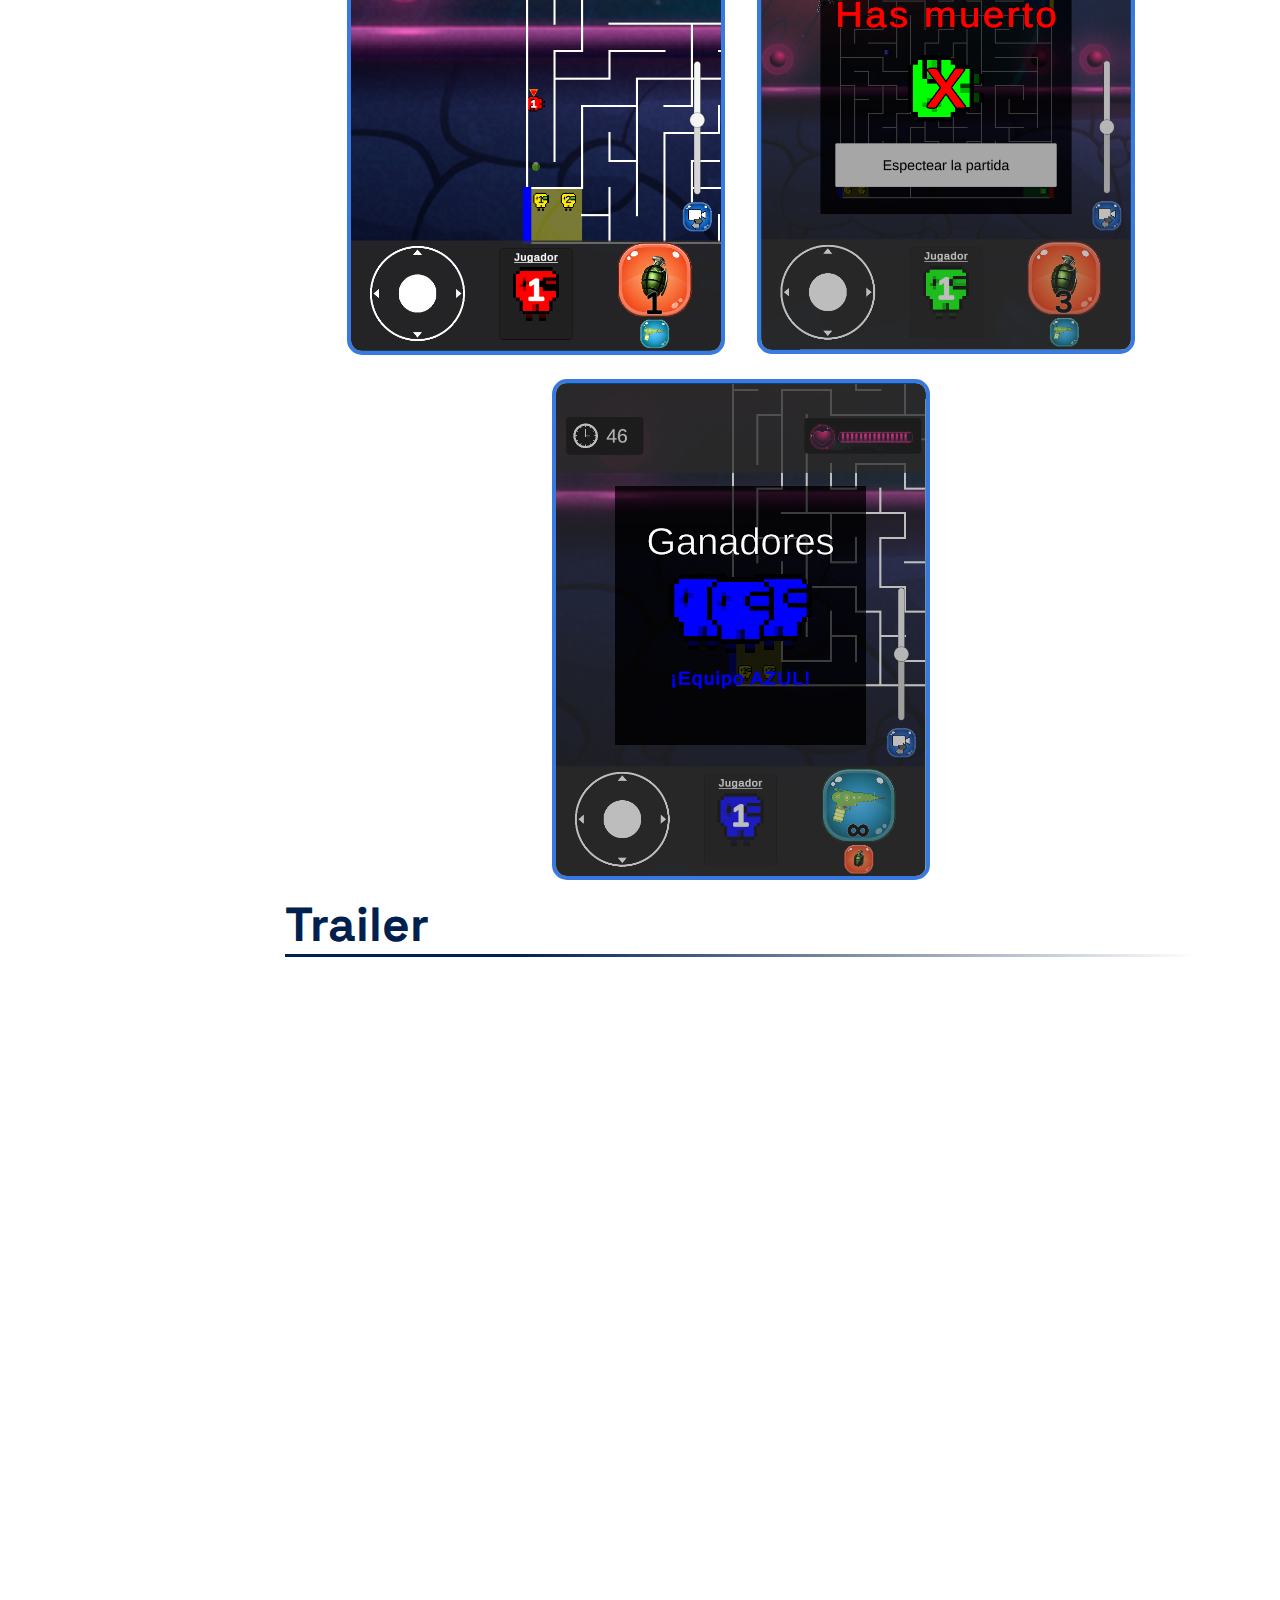
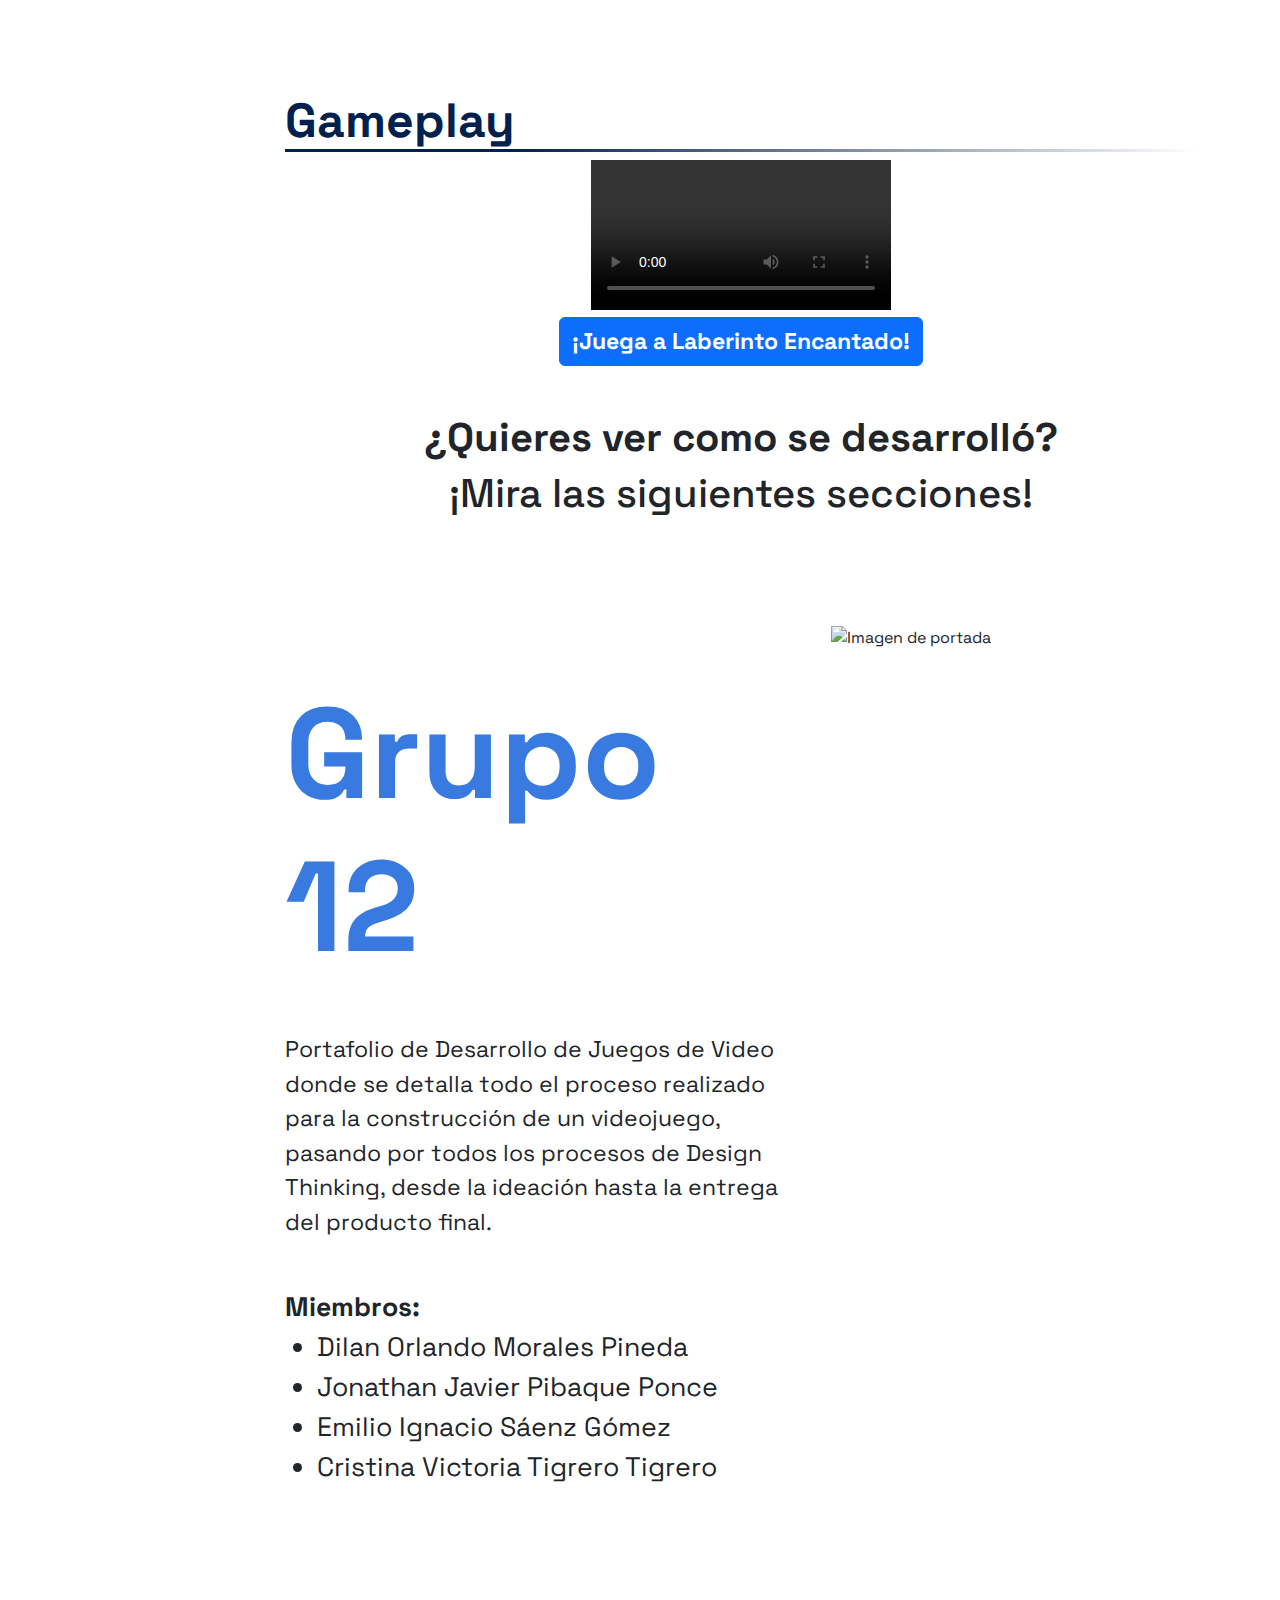
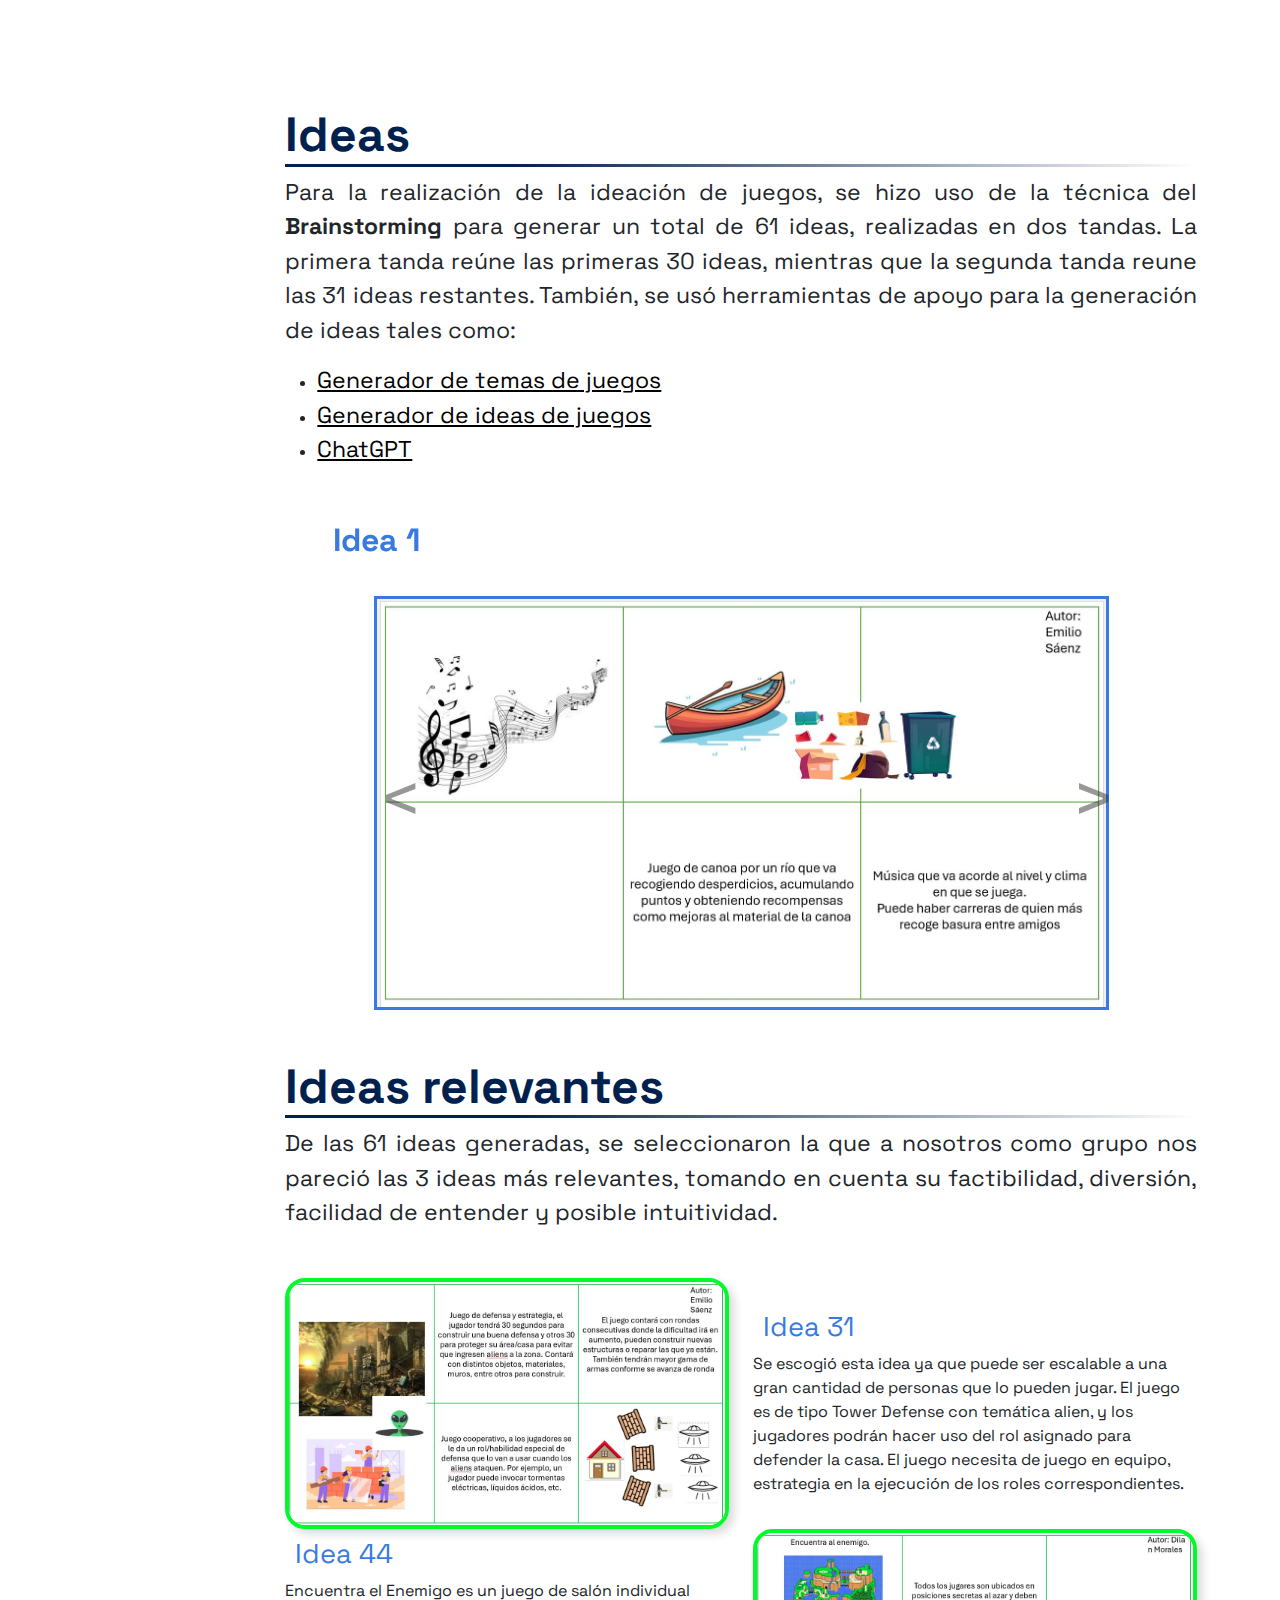
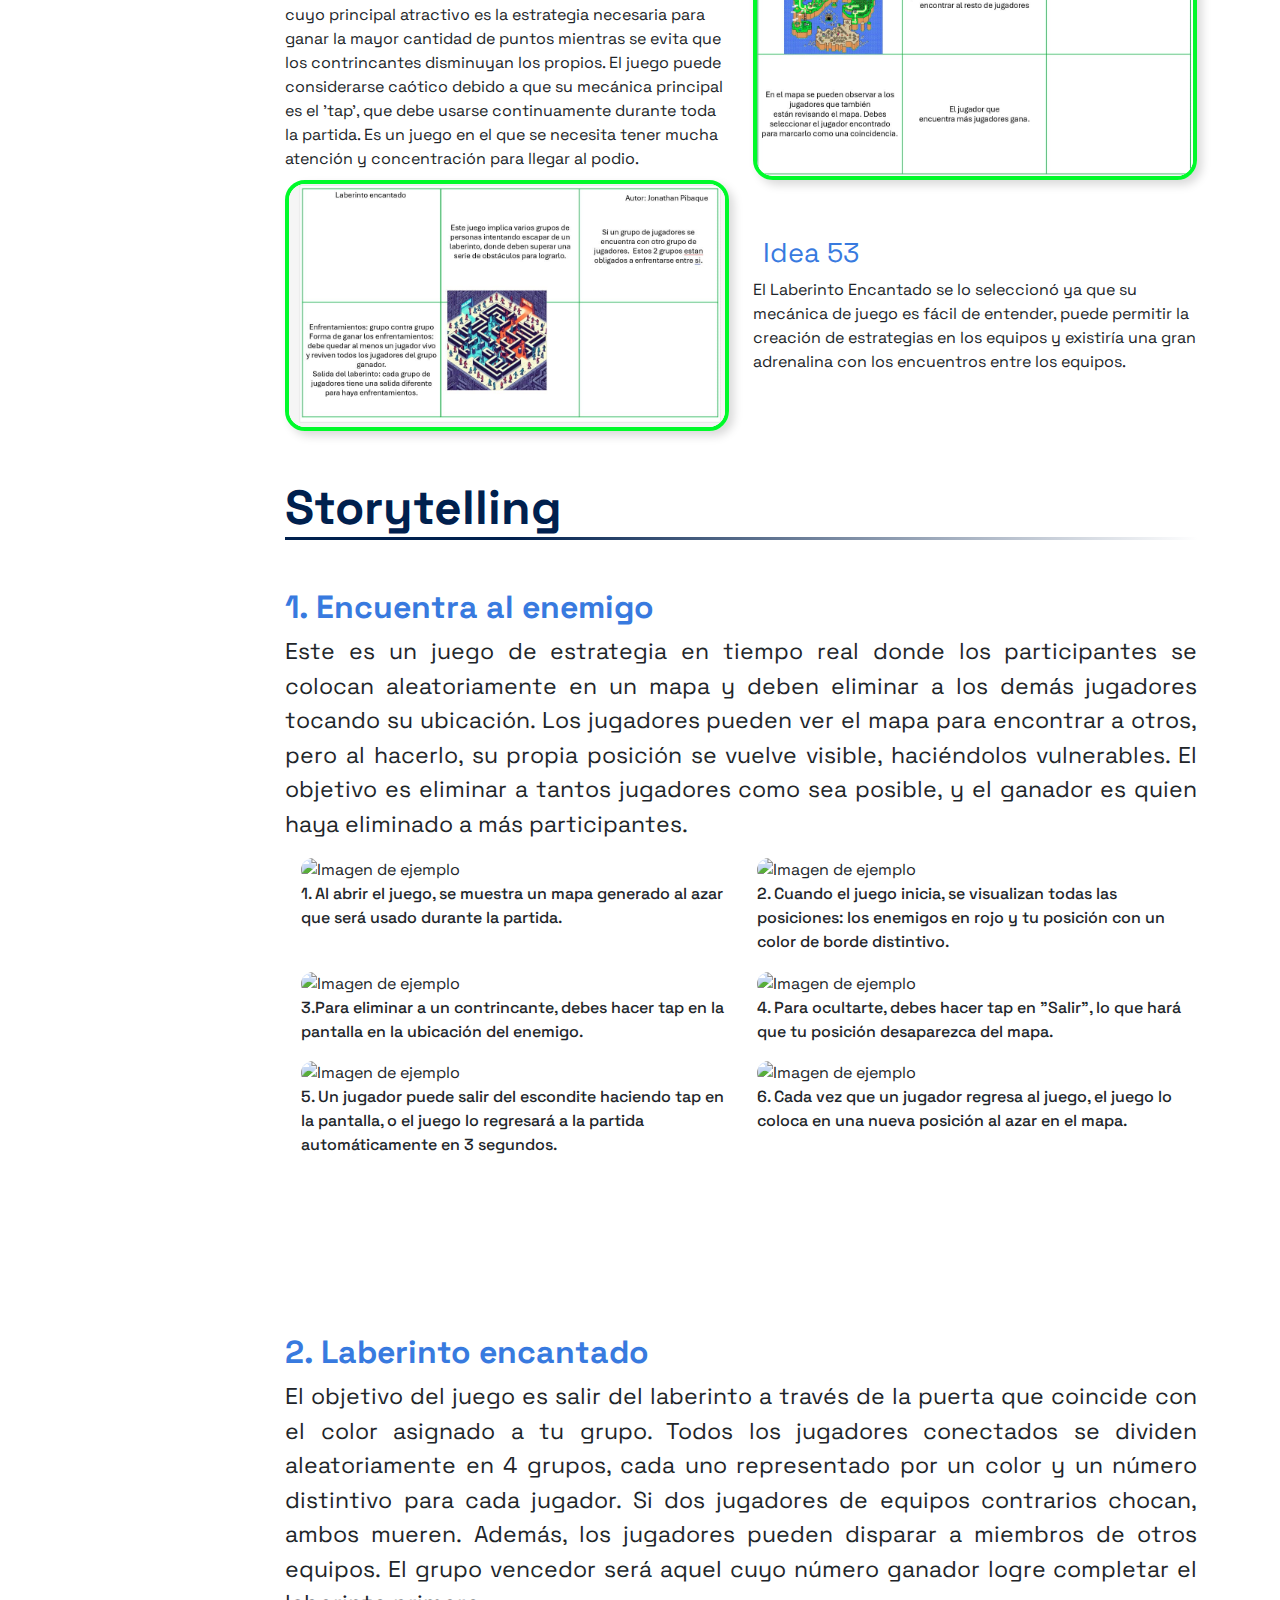
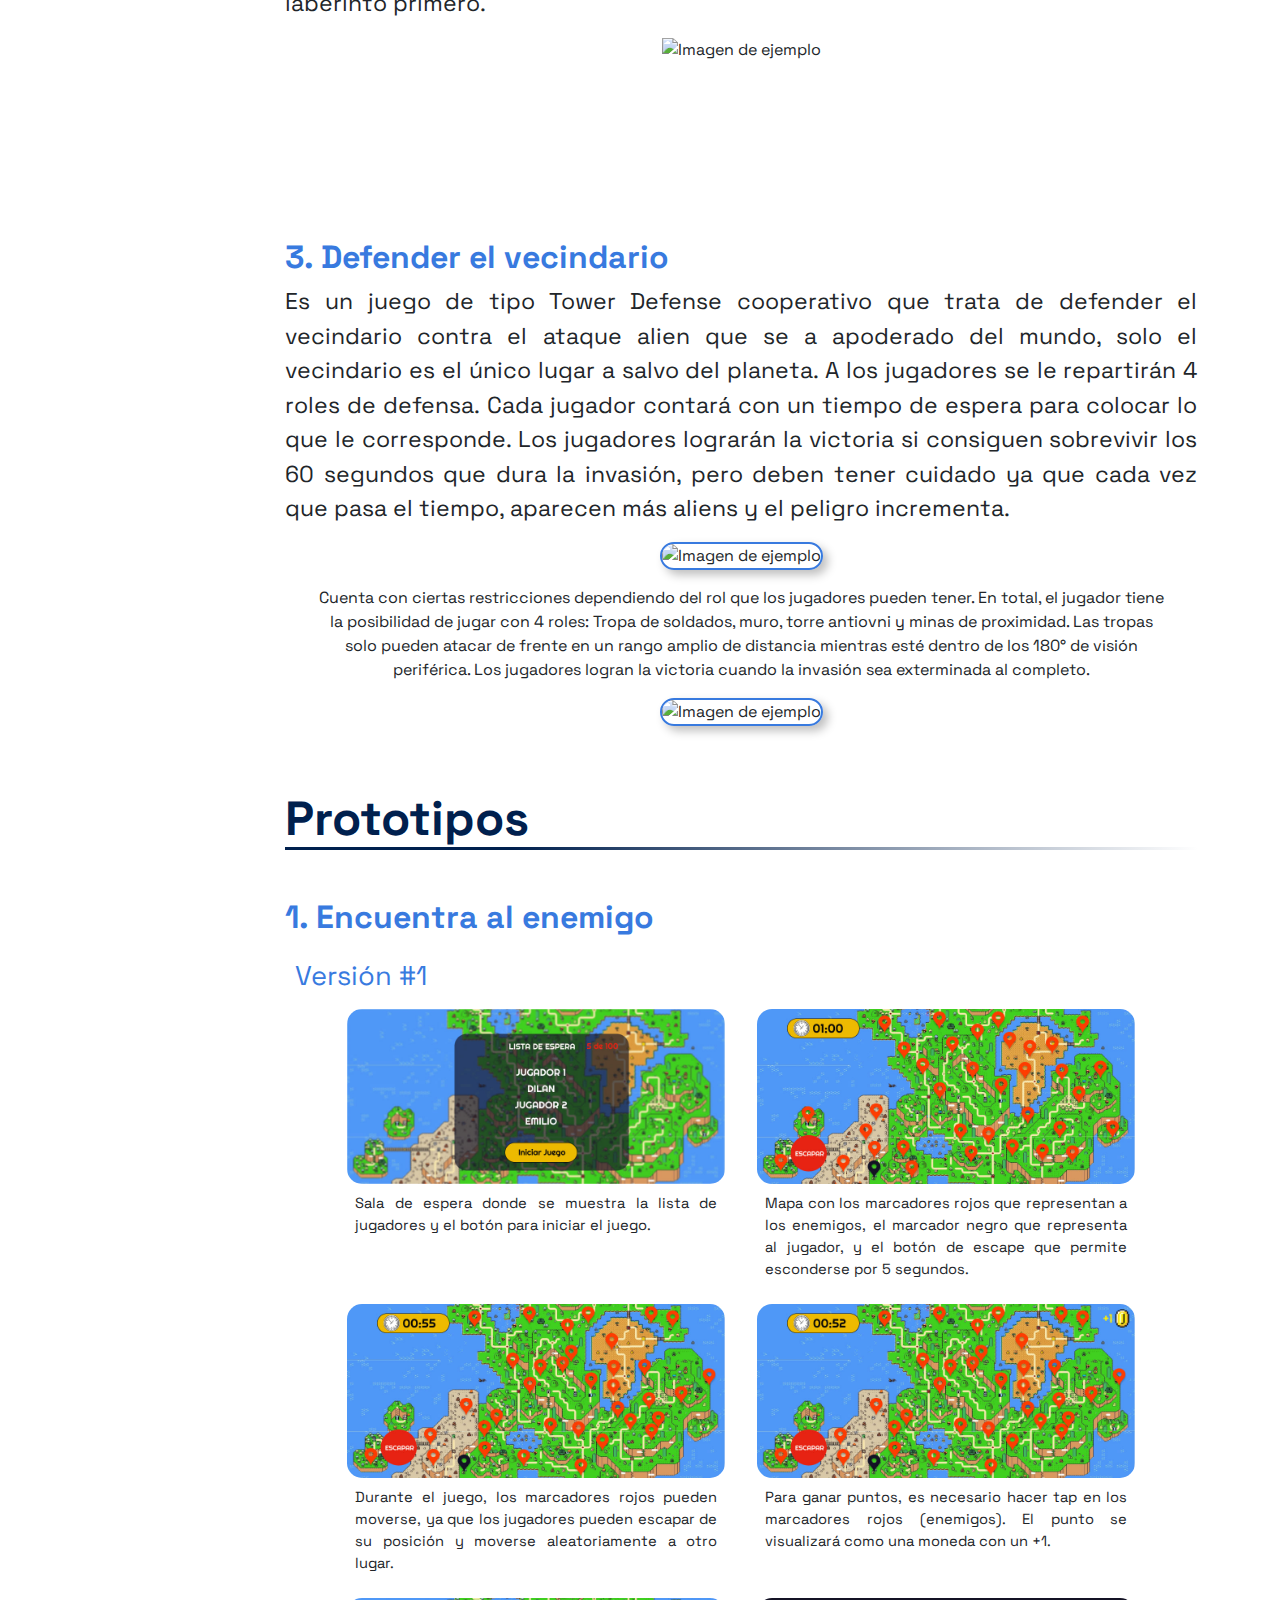
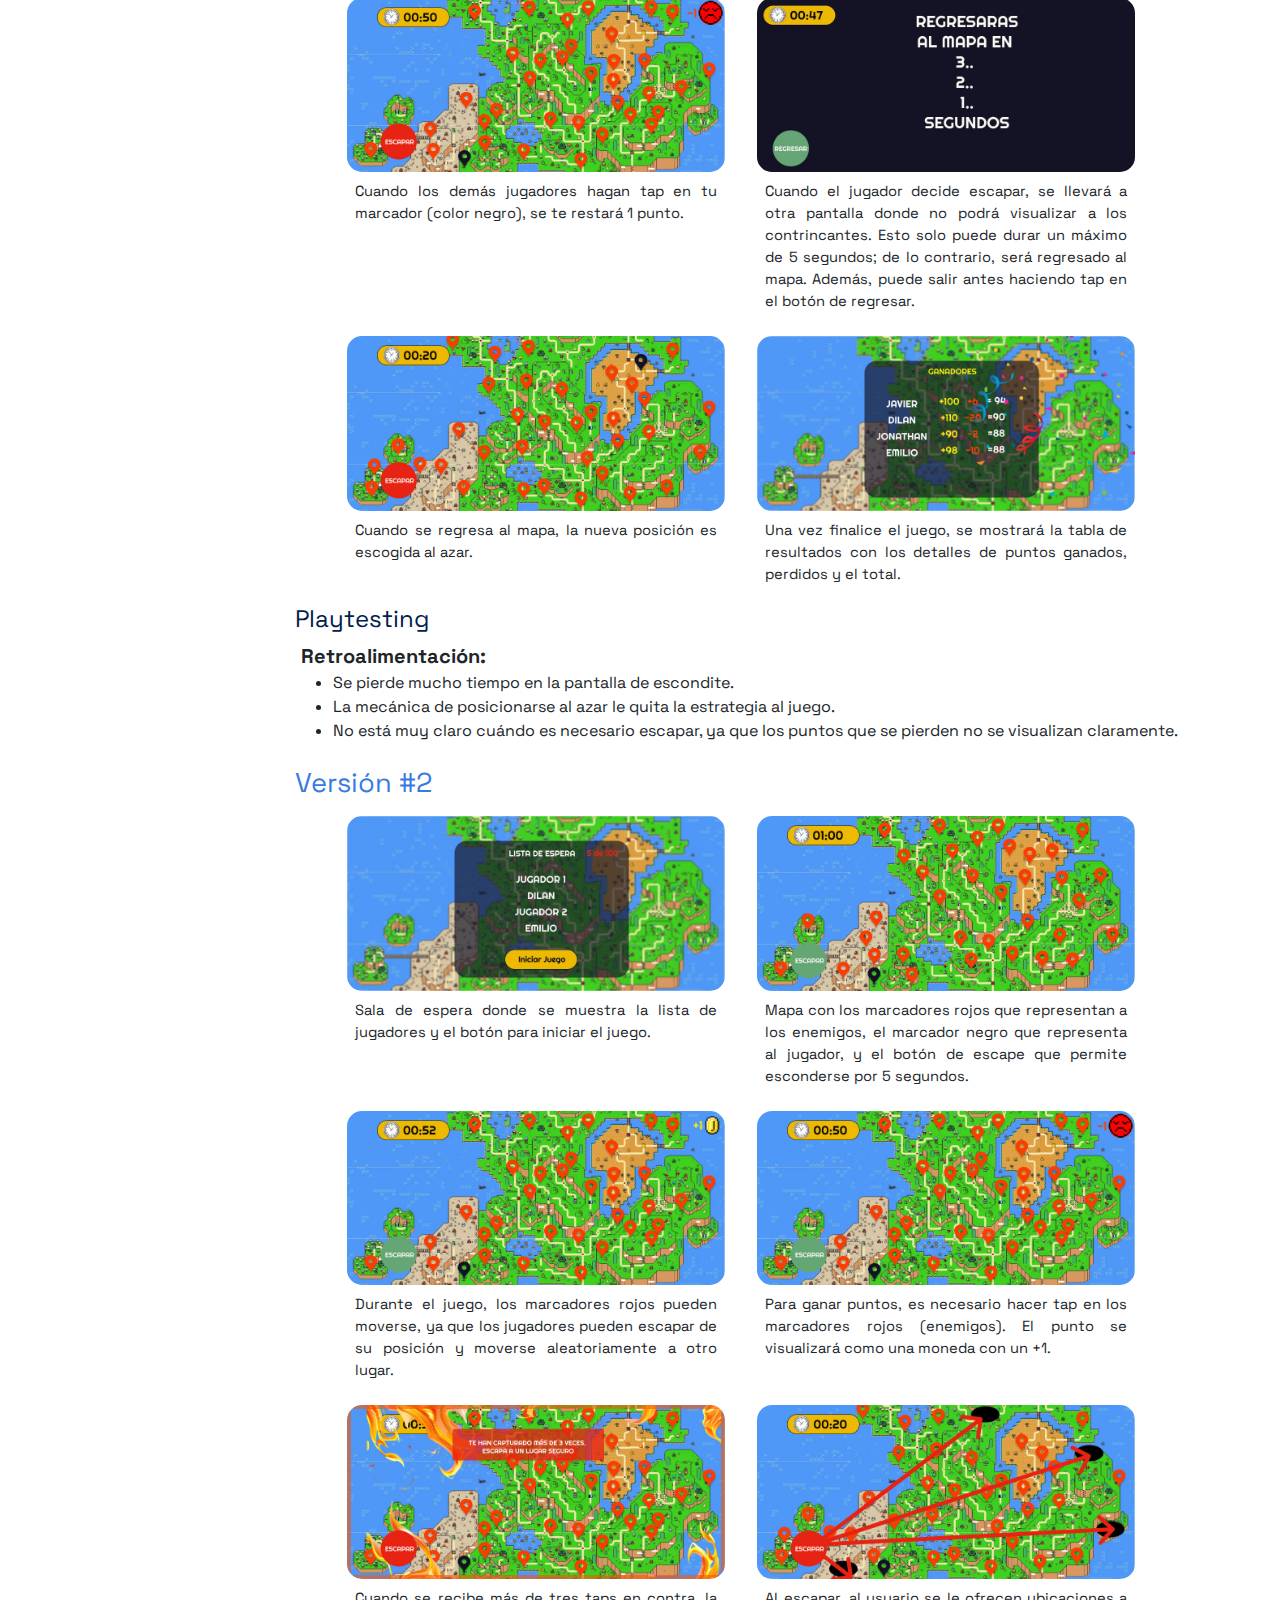
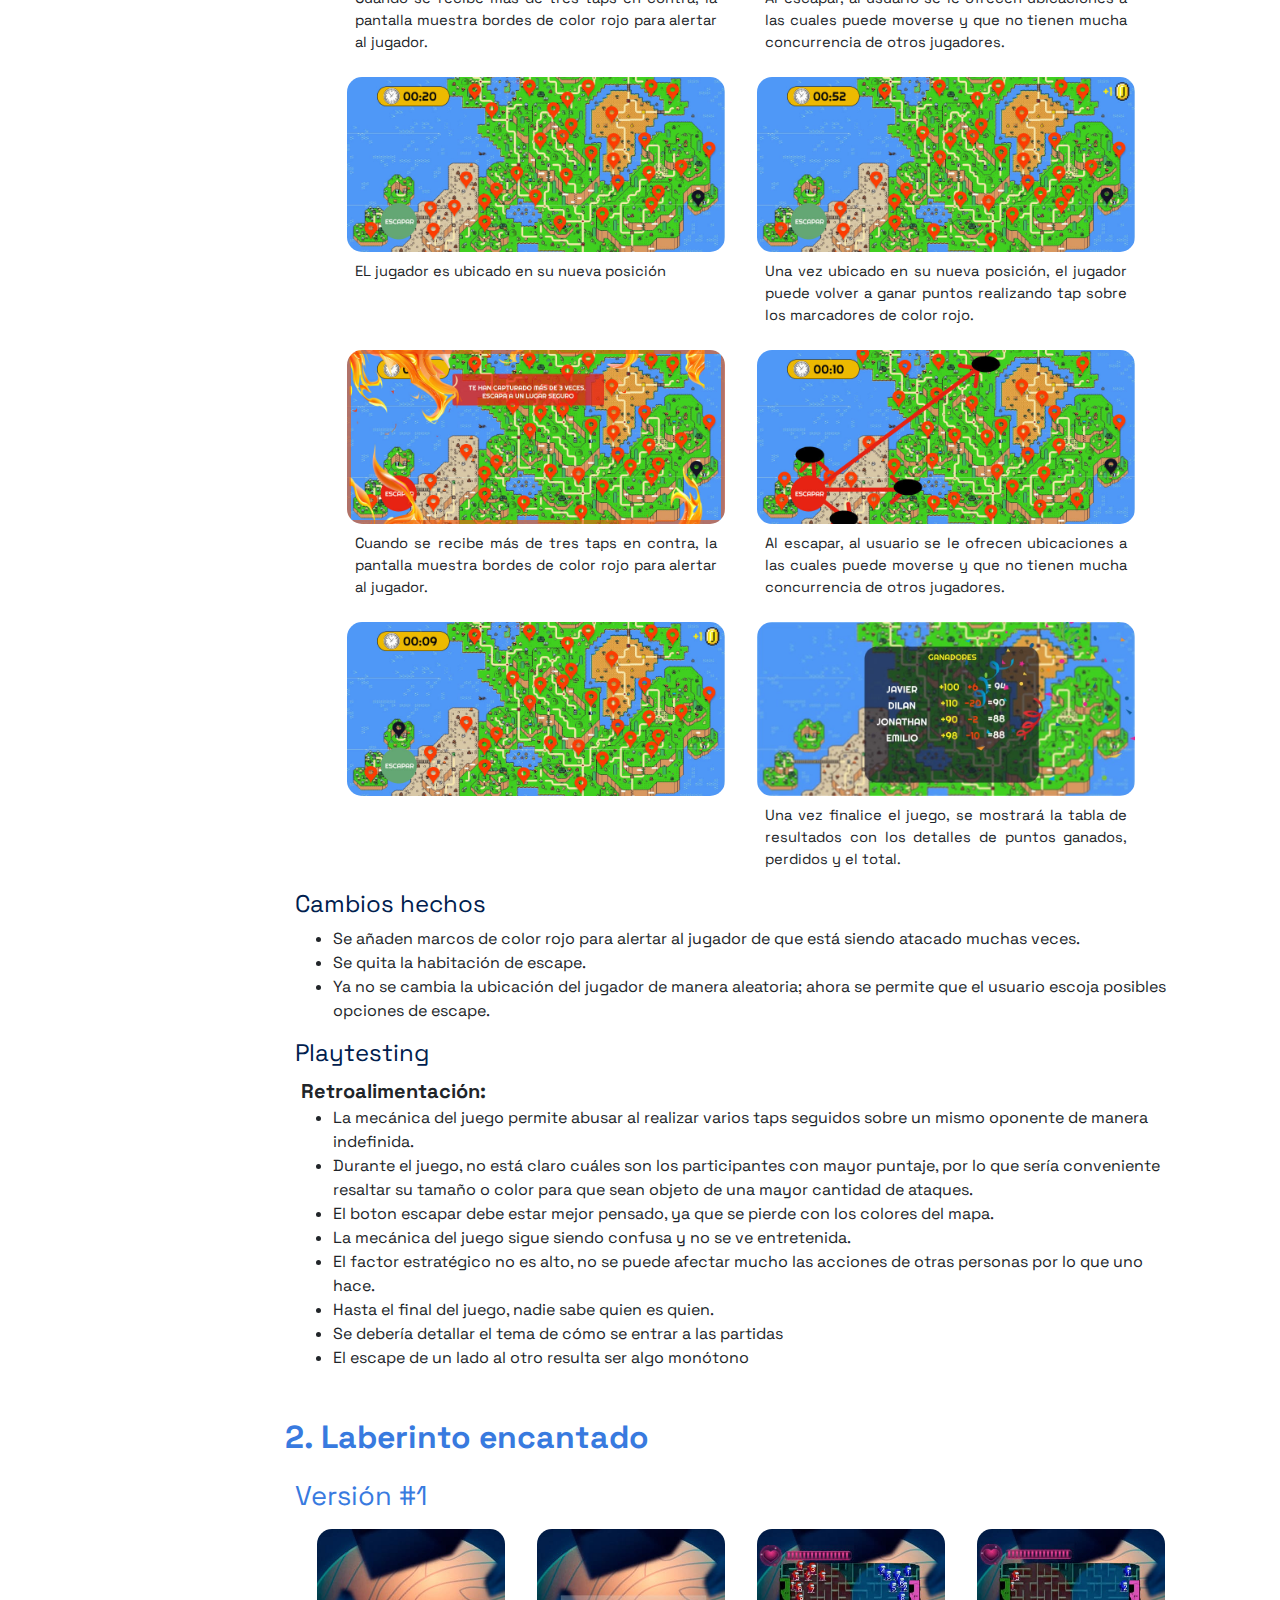
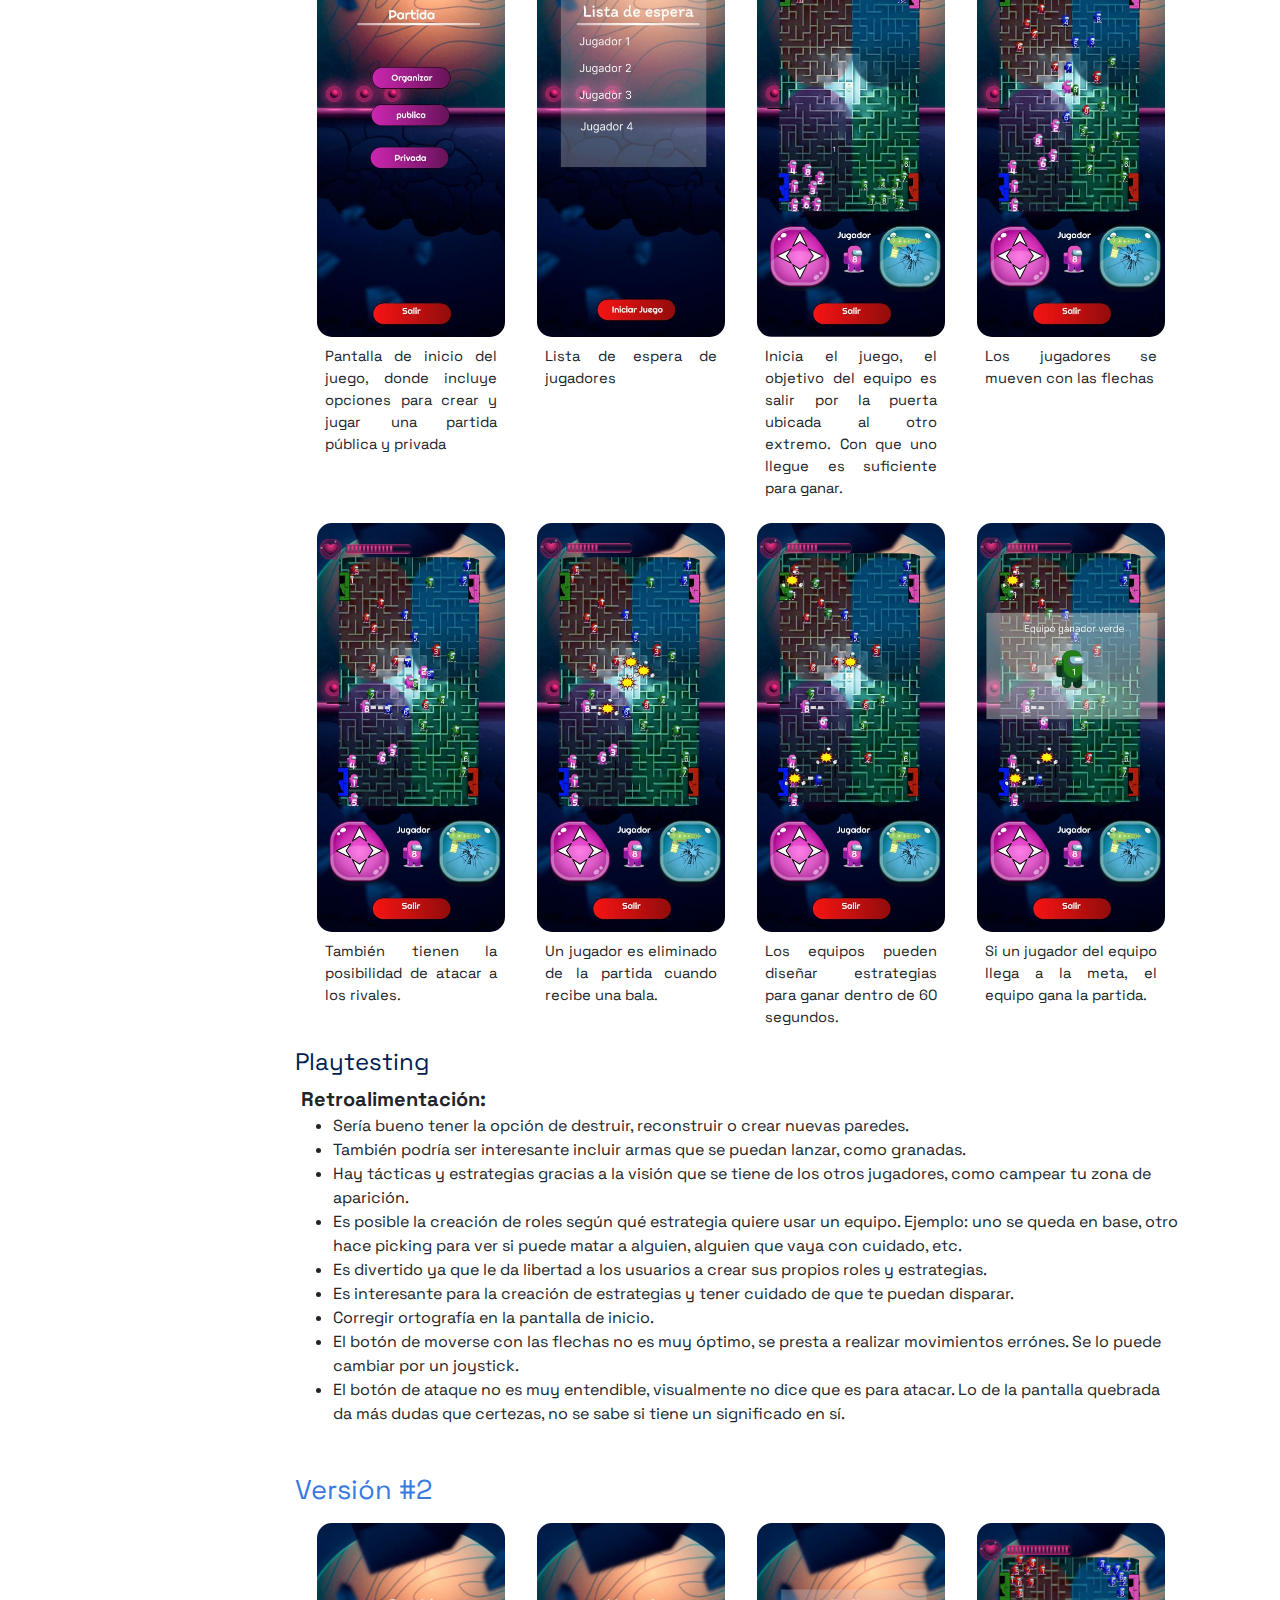
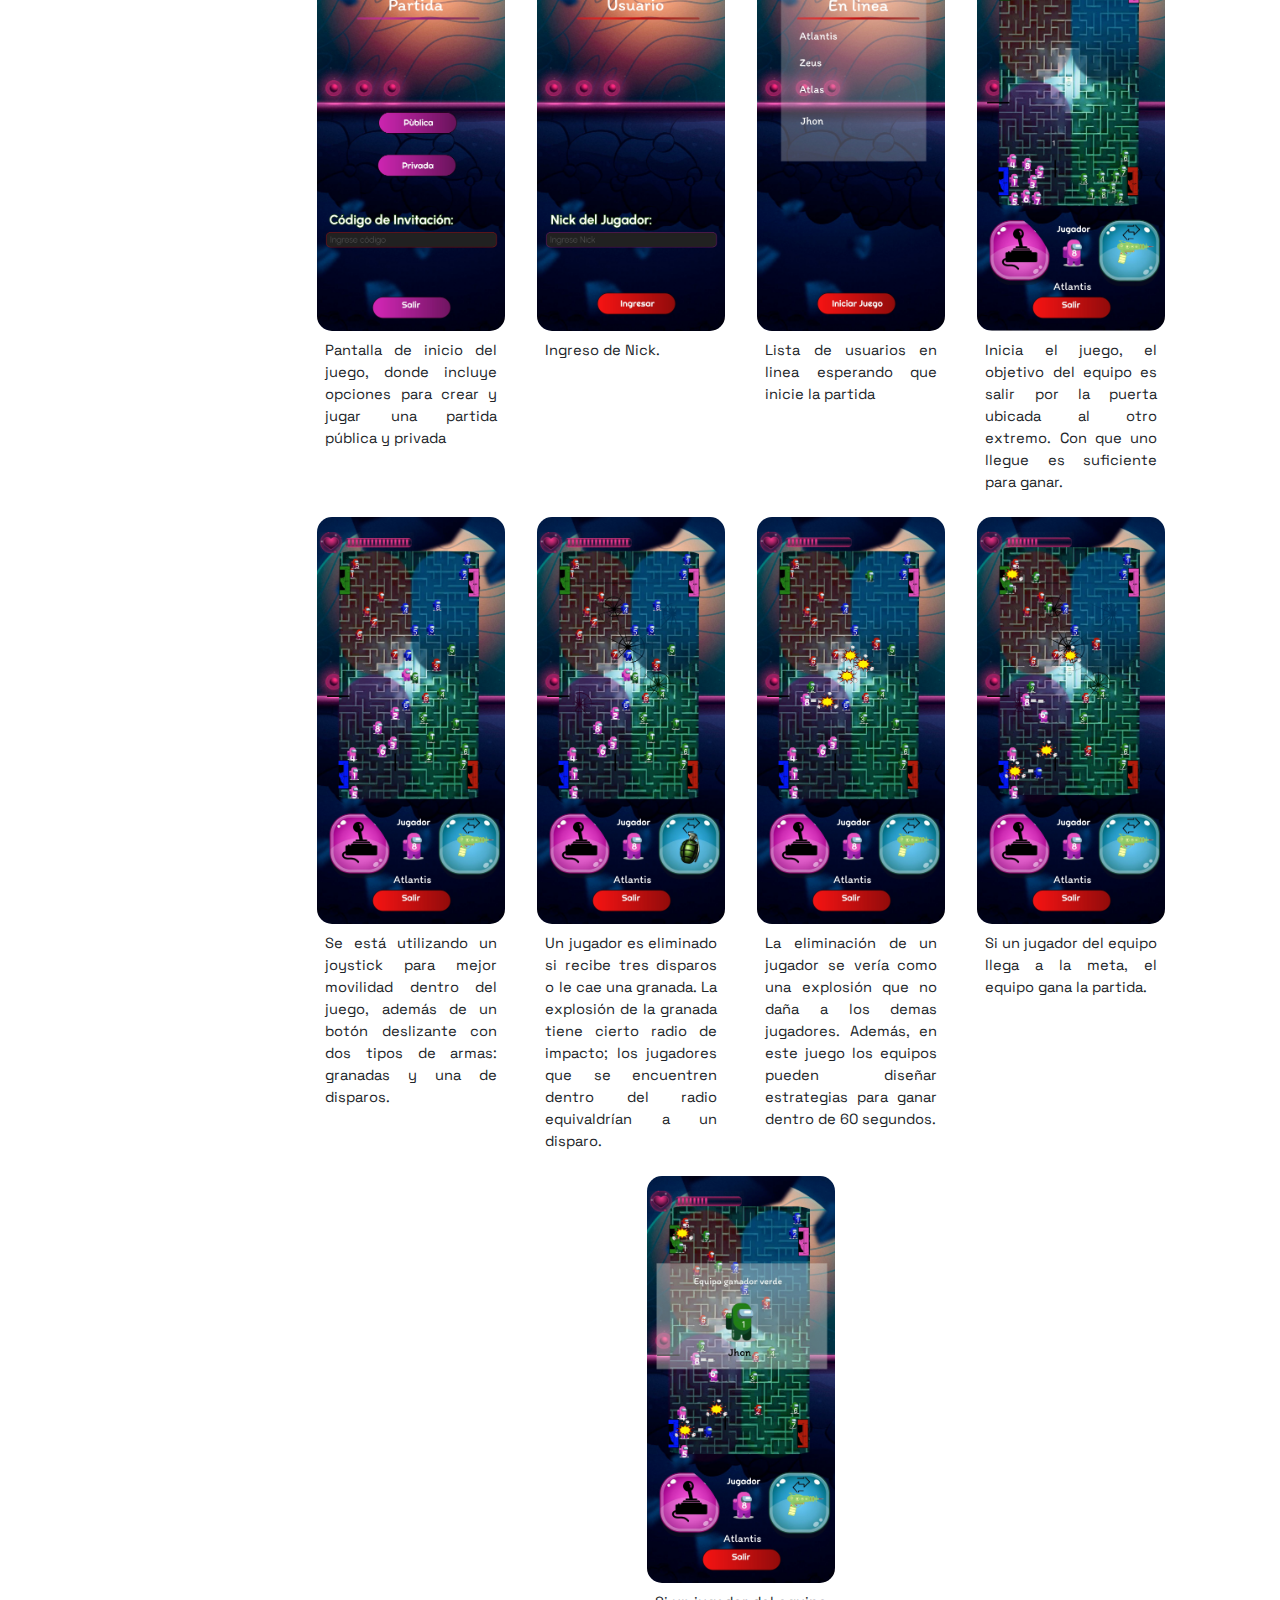
==== commit d5546ac7: "Se quitó la reproduccion del juego" ====
--- a/index.html
+++ b/index.html
@@ -176,15 +176,8 @@
 								Tu navegador no soporta la reproducción de video.
 							</video>
 						</div>
-						<h2>Iniciar Juego</h2>
 						<div>
-							<iframe src="https://emiliosg23.github.io/laberinto_encantado/"
-							class = "game"
-							width="726px" 
-							height="960px">
-						</iframe>
-						<p>Si encuentras problemas para iniciar el juego, por favor utiliza el siguiente botón:</p>
-						<a href="https://emiliosg23.github.io/laberinto_encantado/" class="btn btn-primary">Jugar</a>
+							<a href="https://emiliosg23.github.io/laberinto_encantado/" class="btn btn-primary">¡Juega a Laberinto Encantado!</a>
        					</div>
 						<h1 class="mt-5"><b>¿Quieres ver como se desarrolló?</b></h1>
 						<h1>¡Mira las siguientes secciones!</h1>
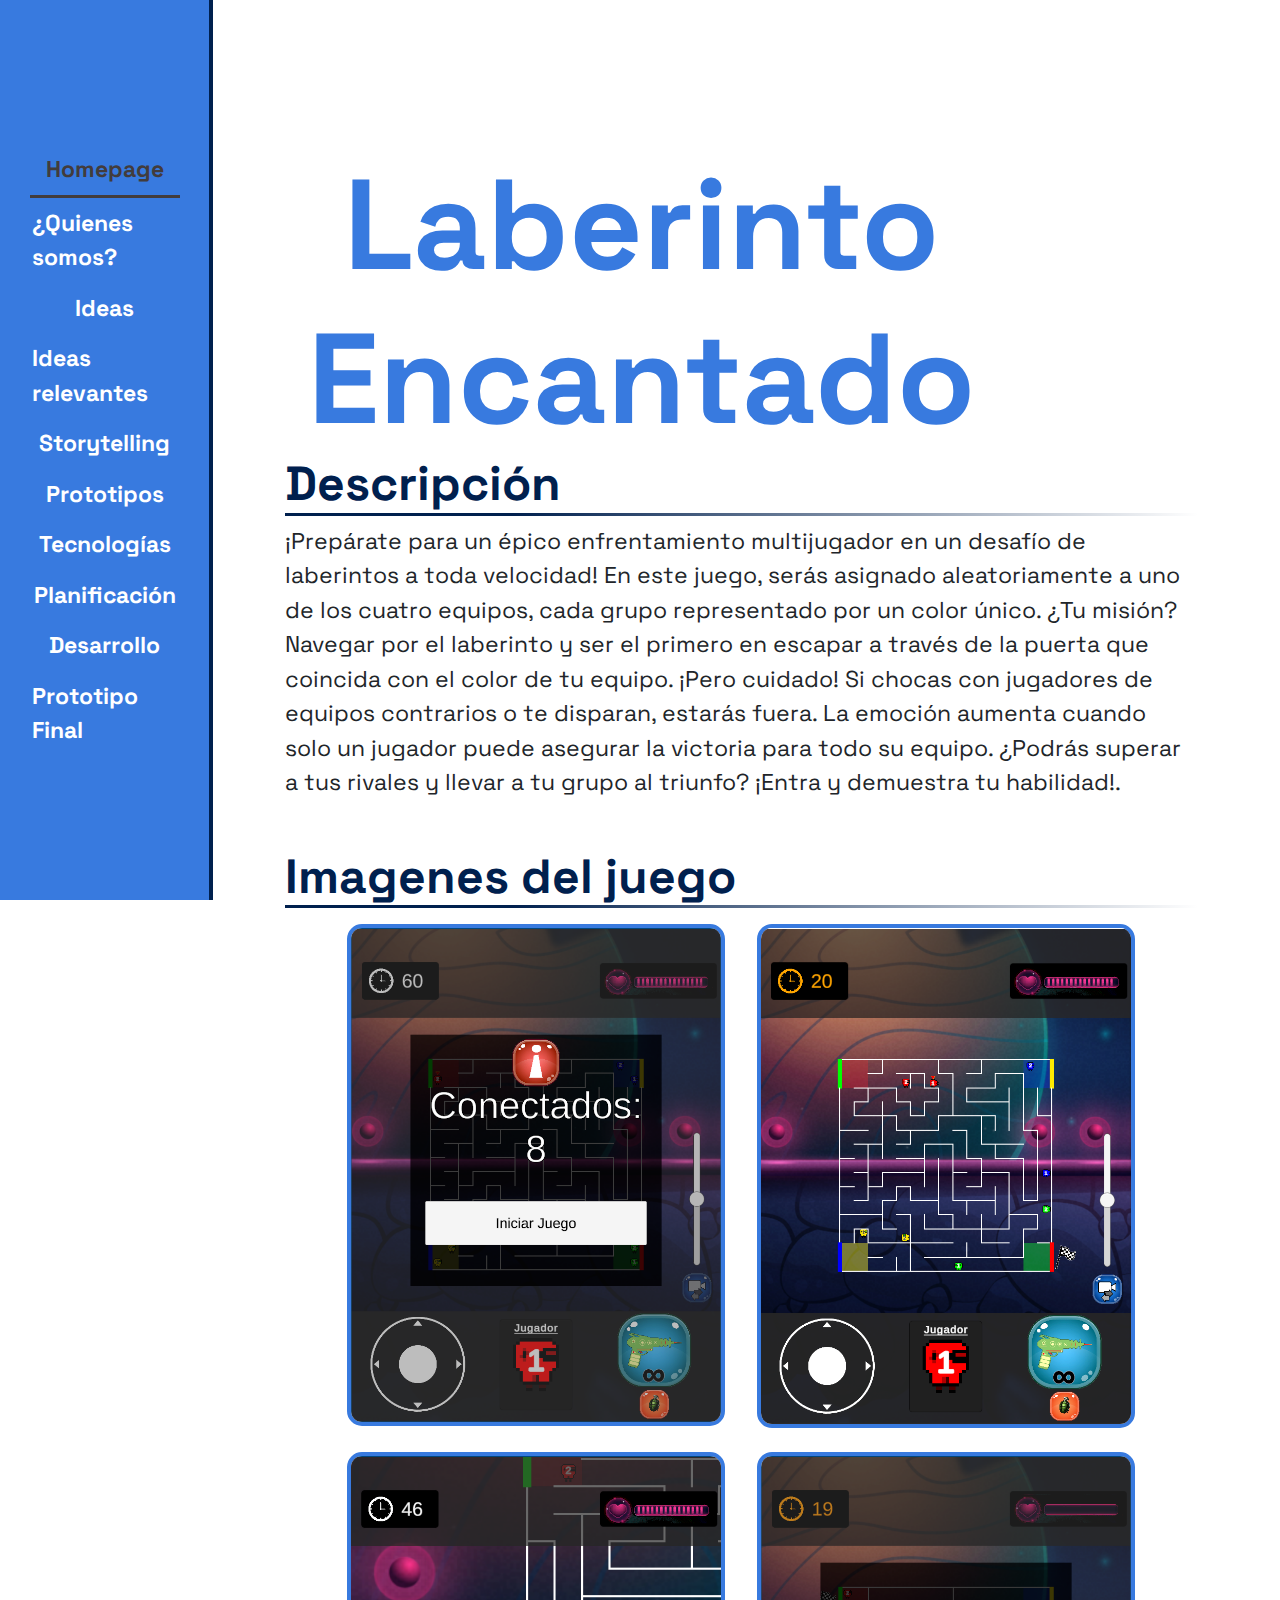
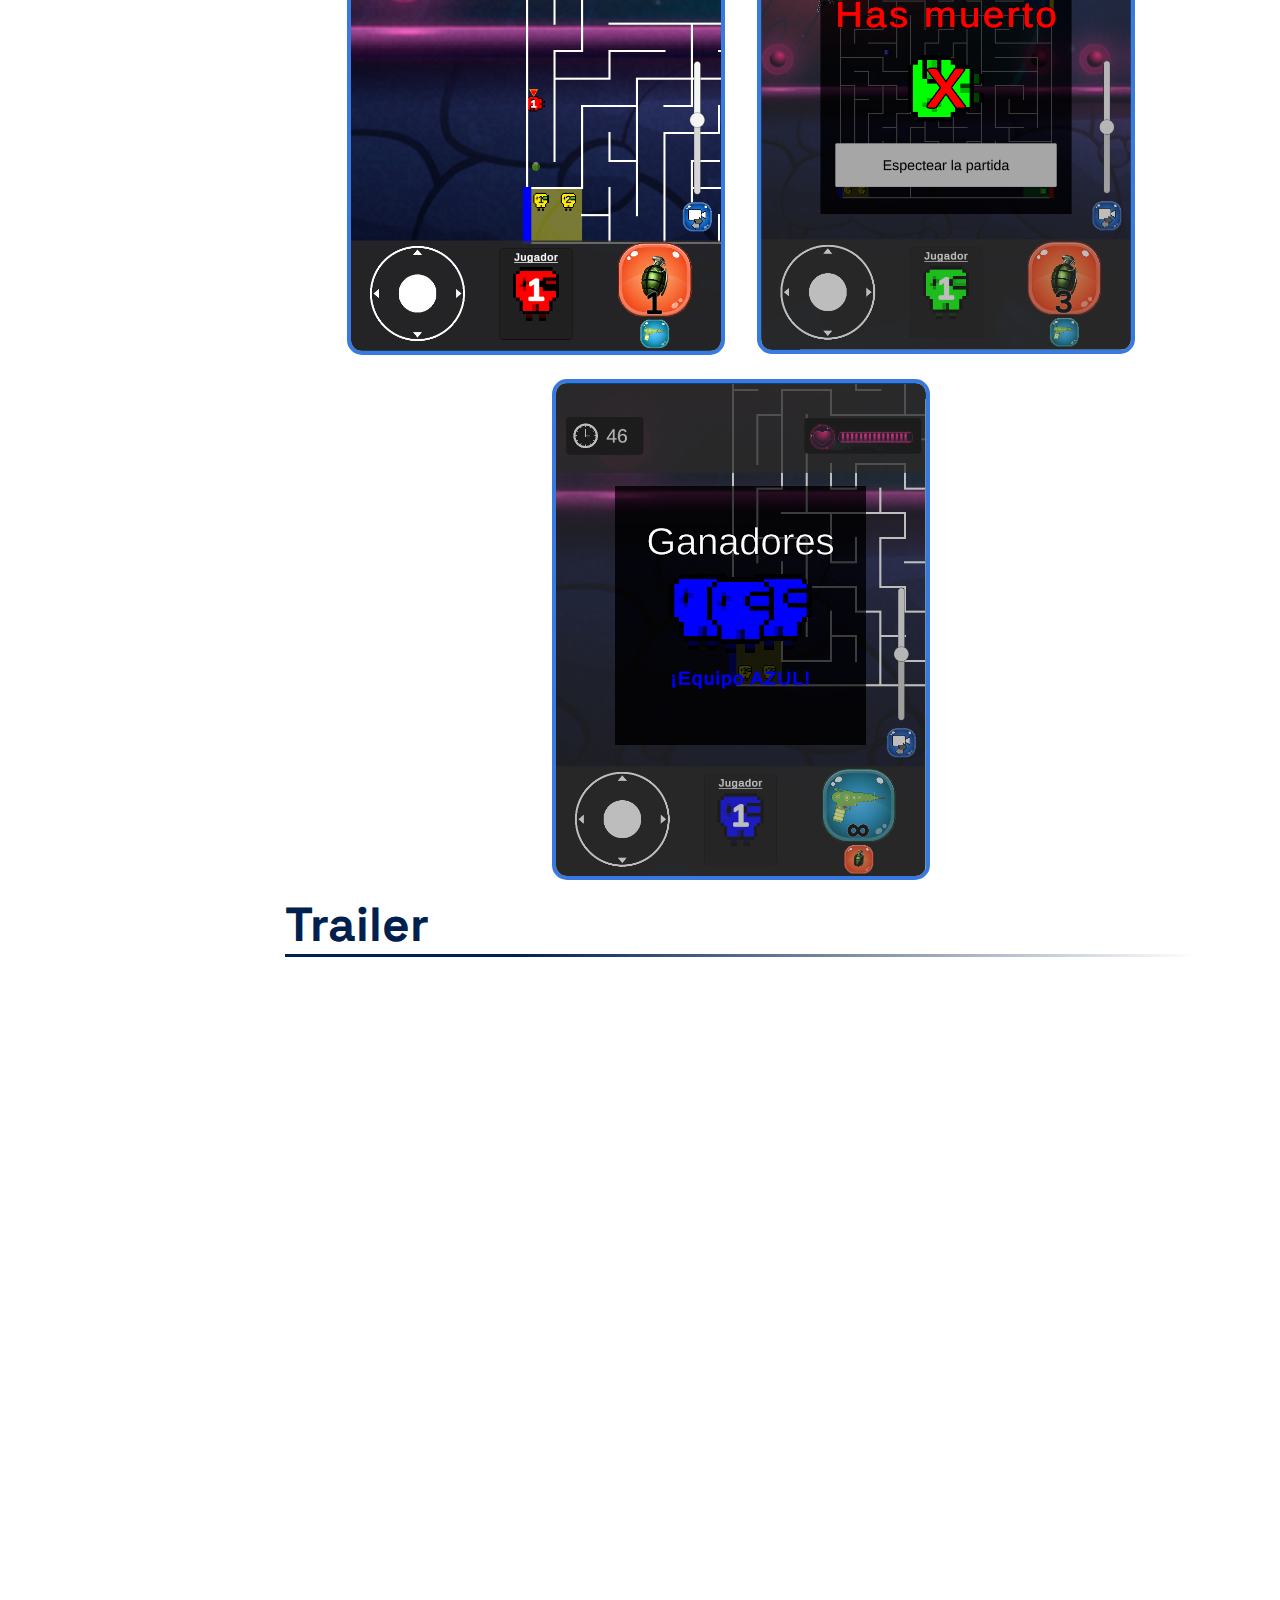
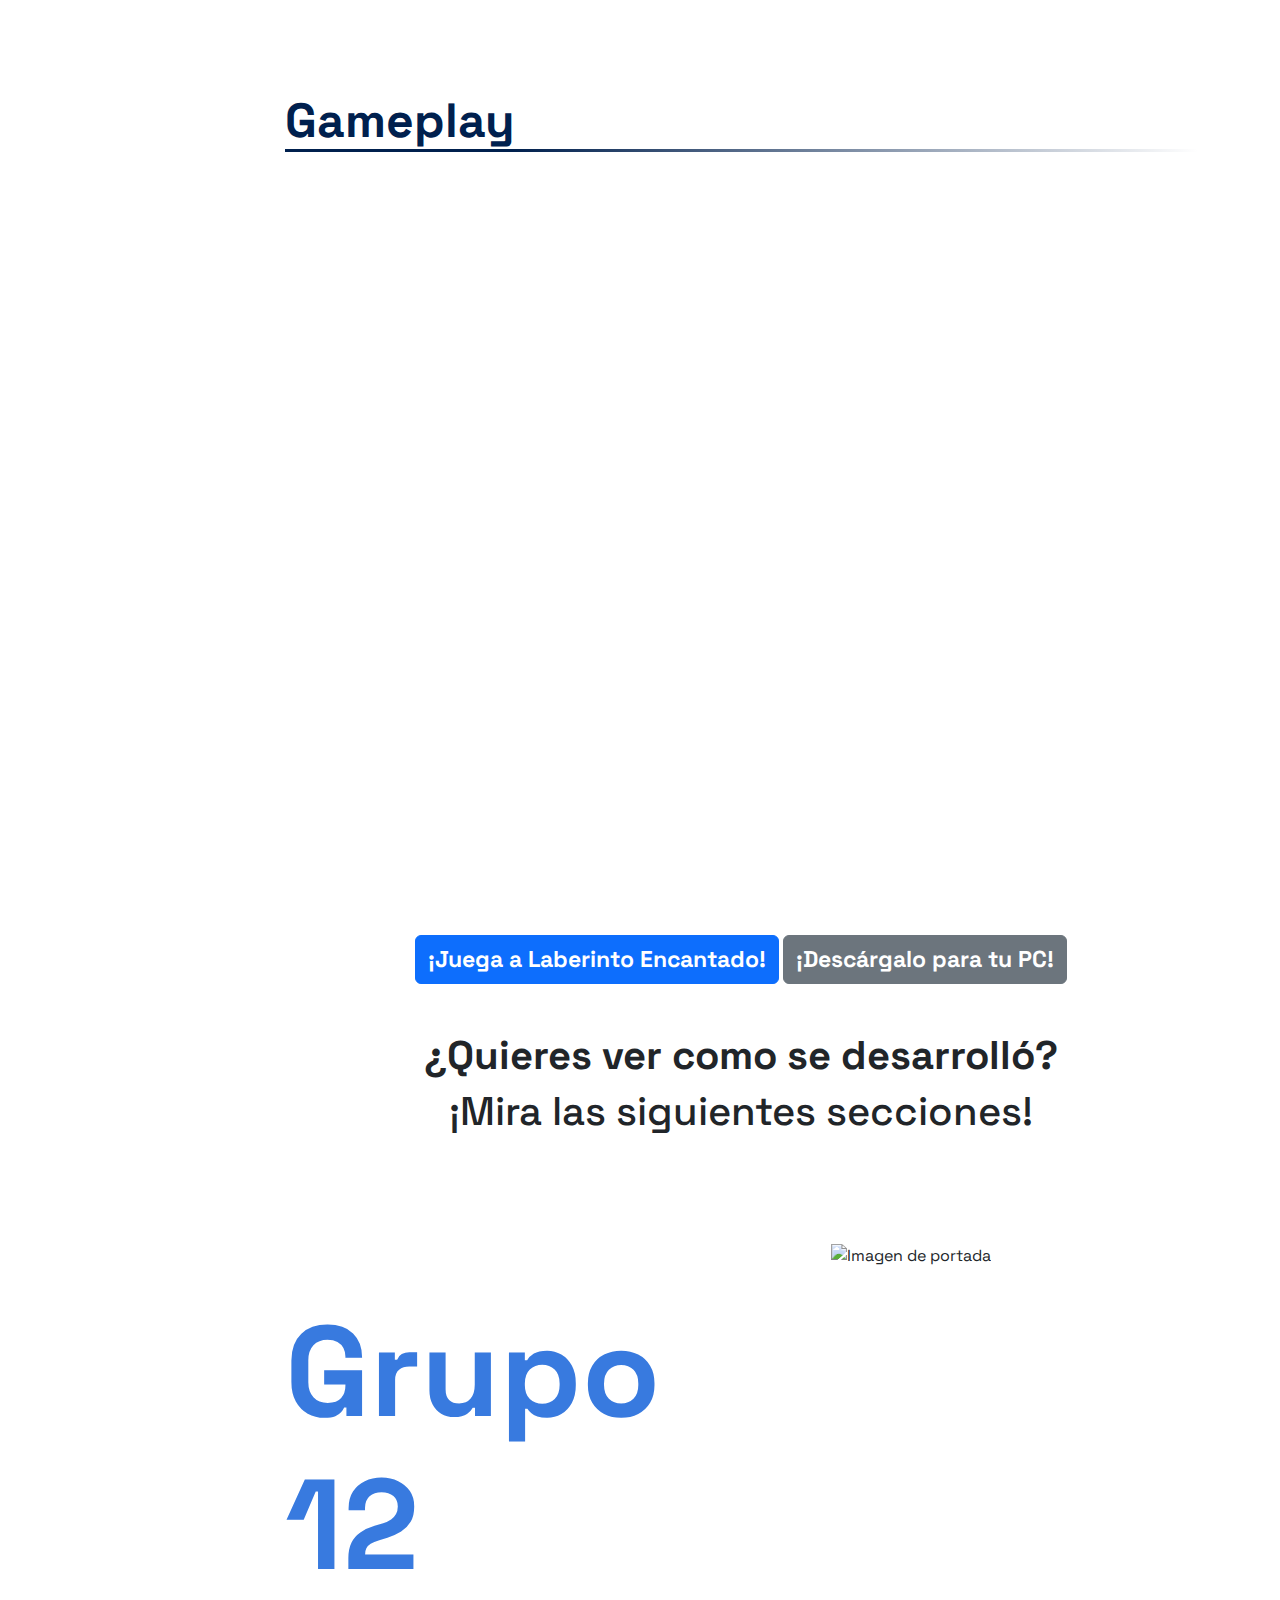
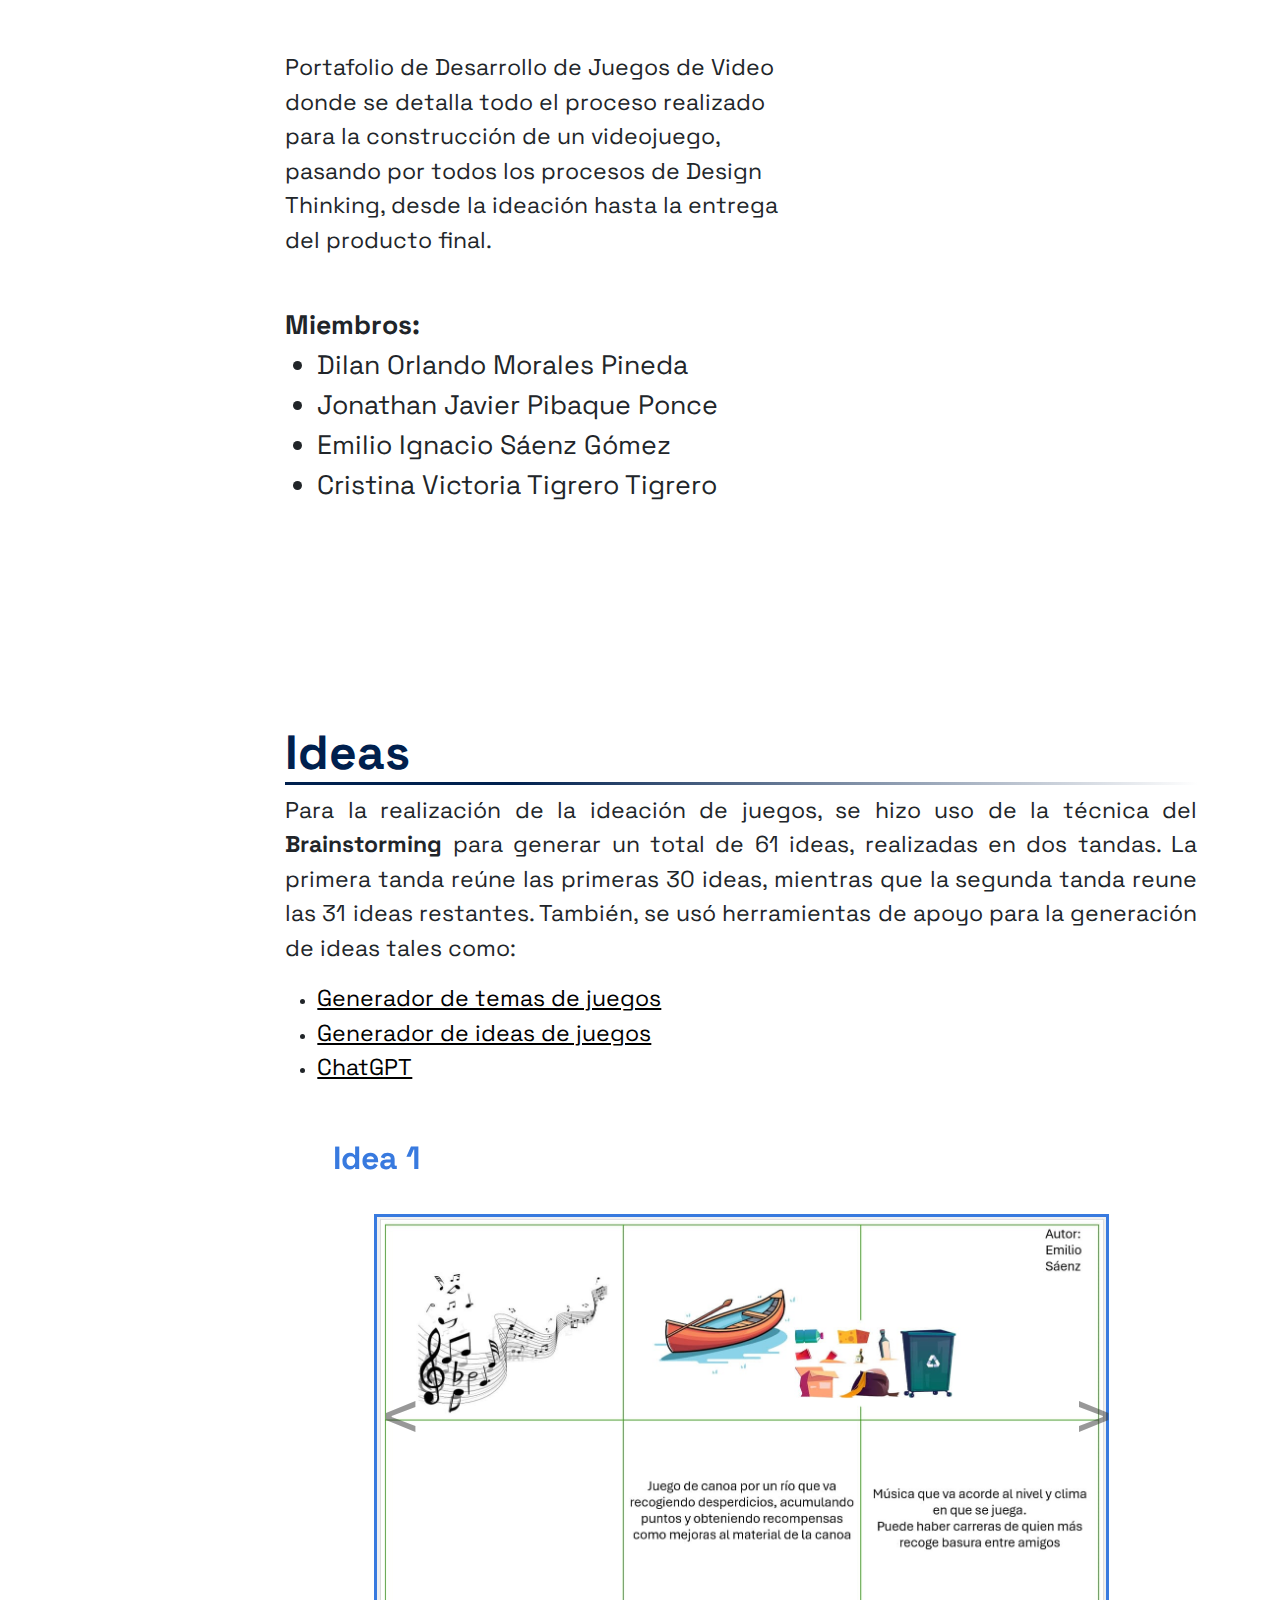
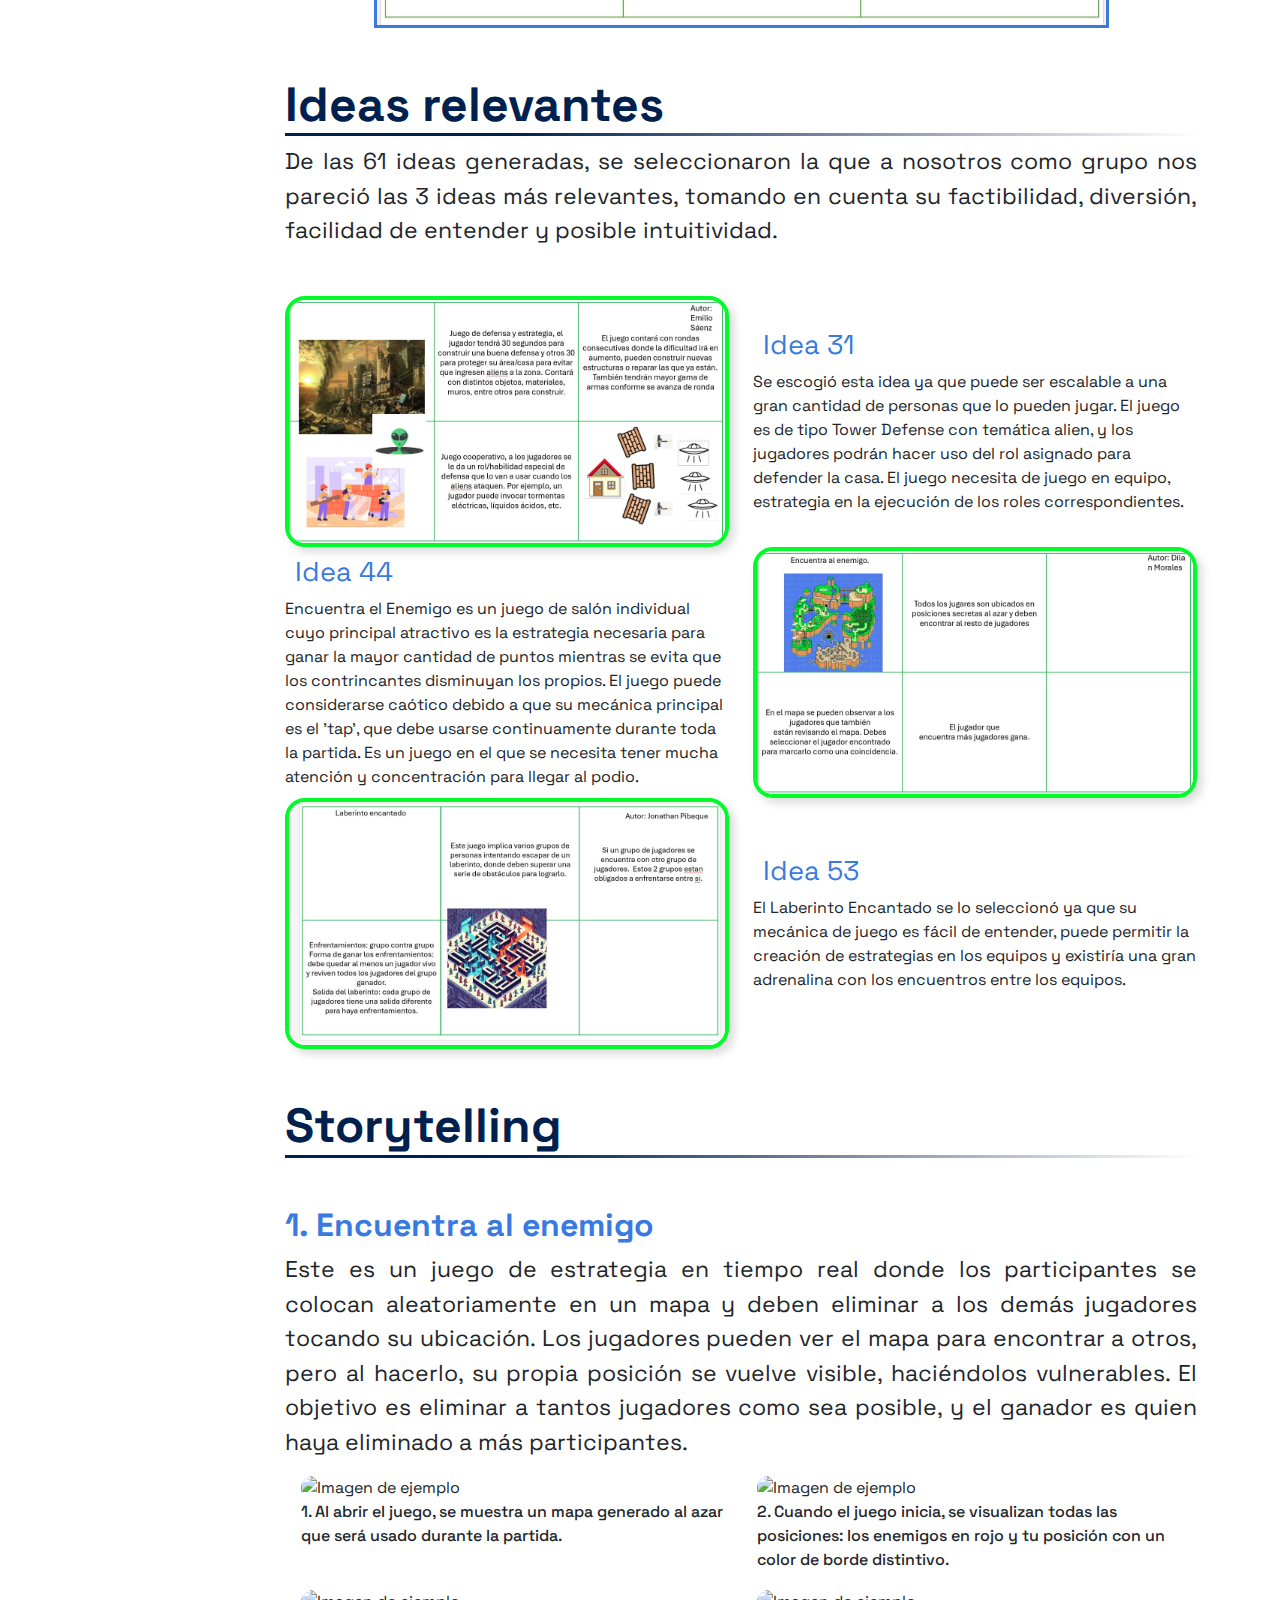
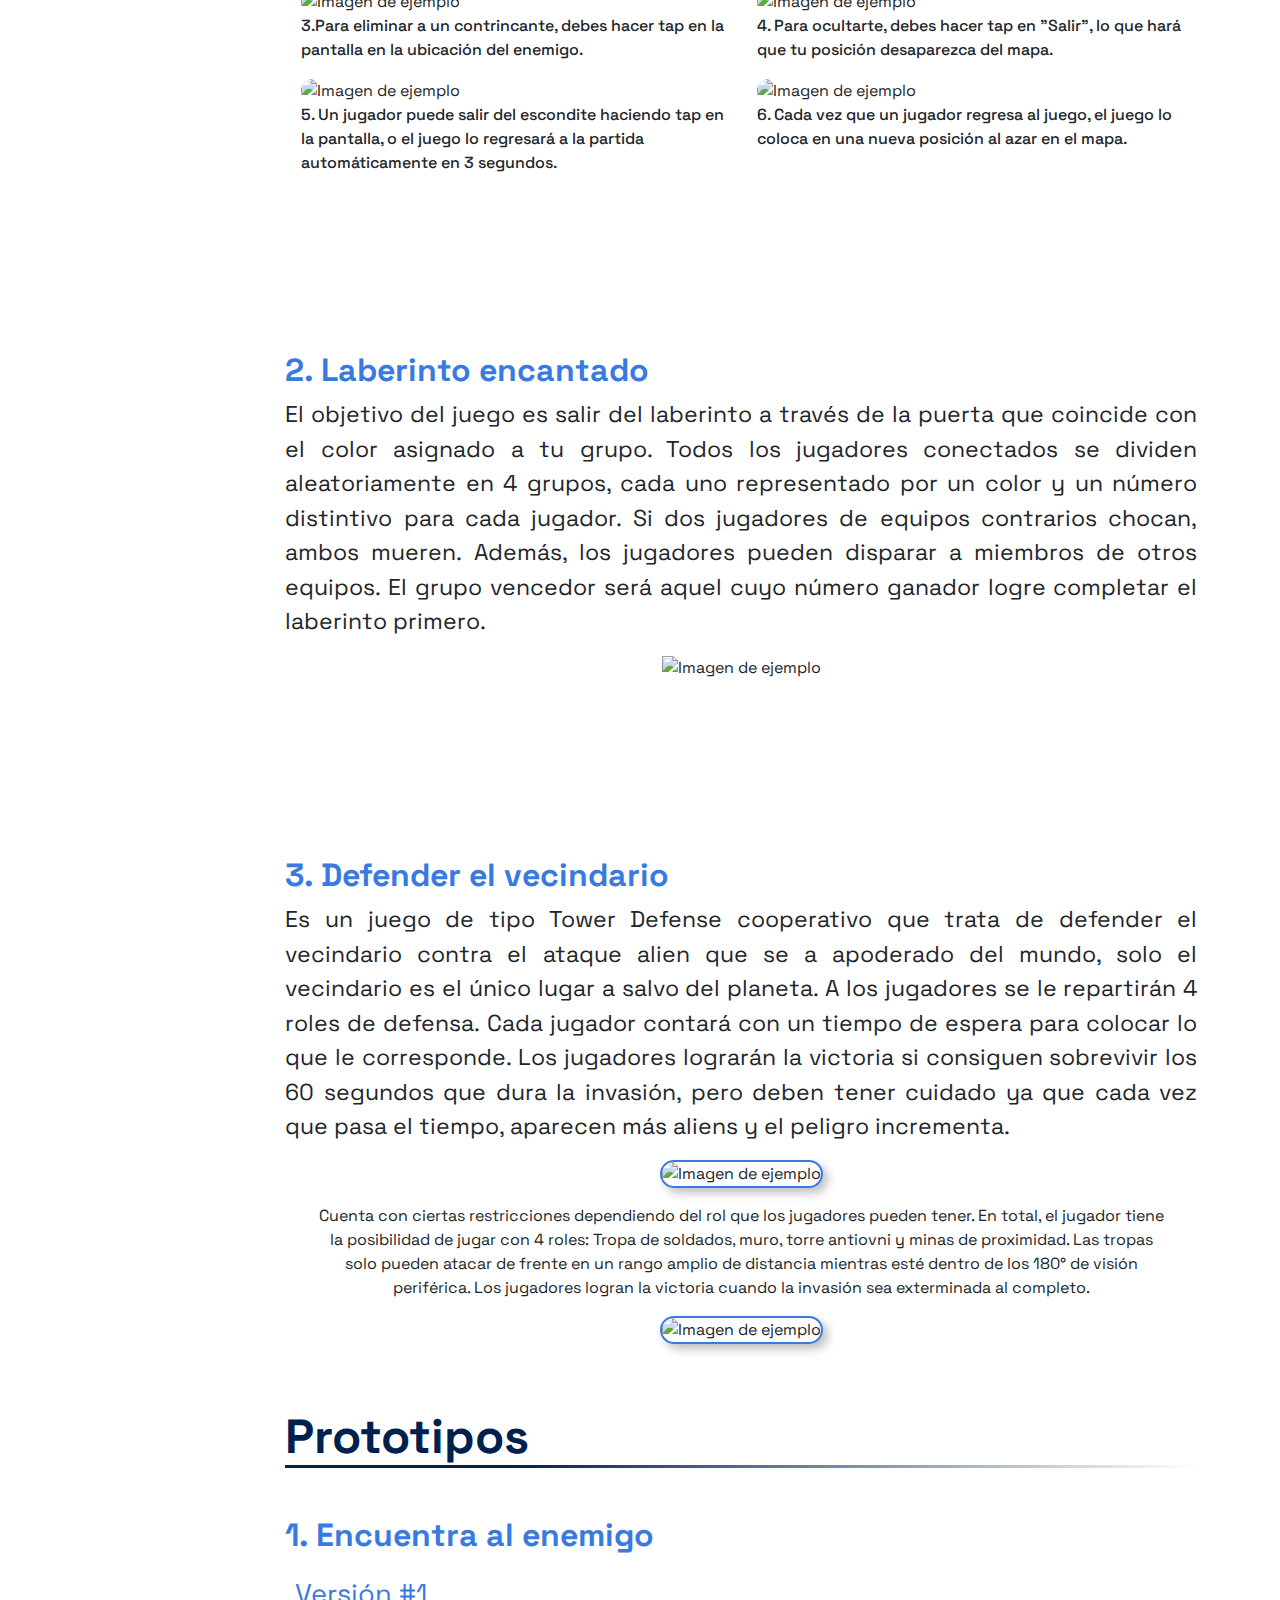
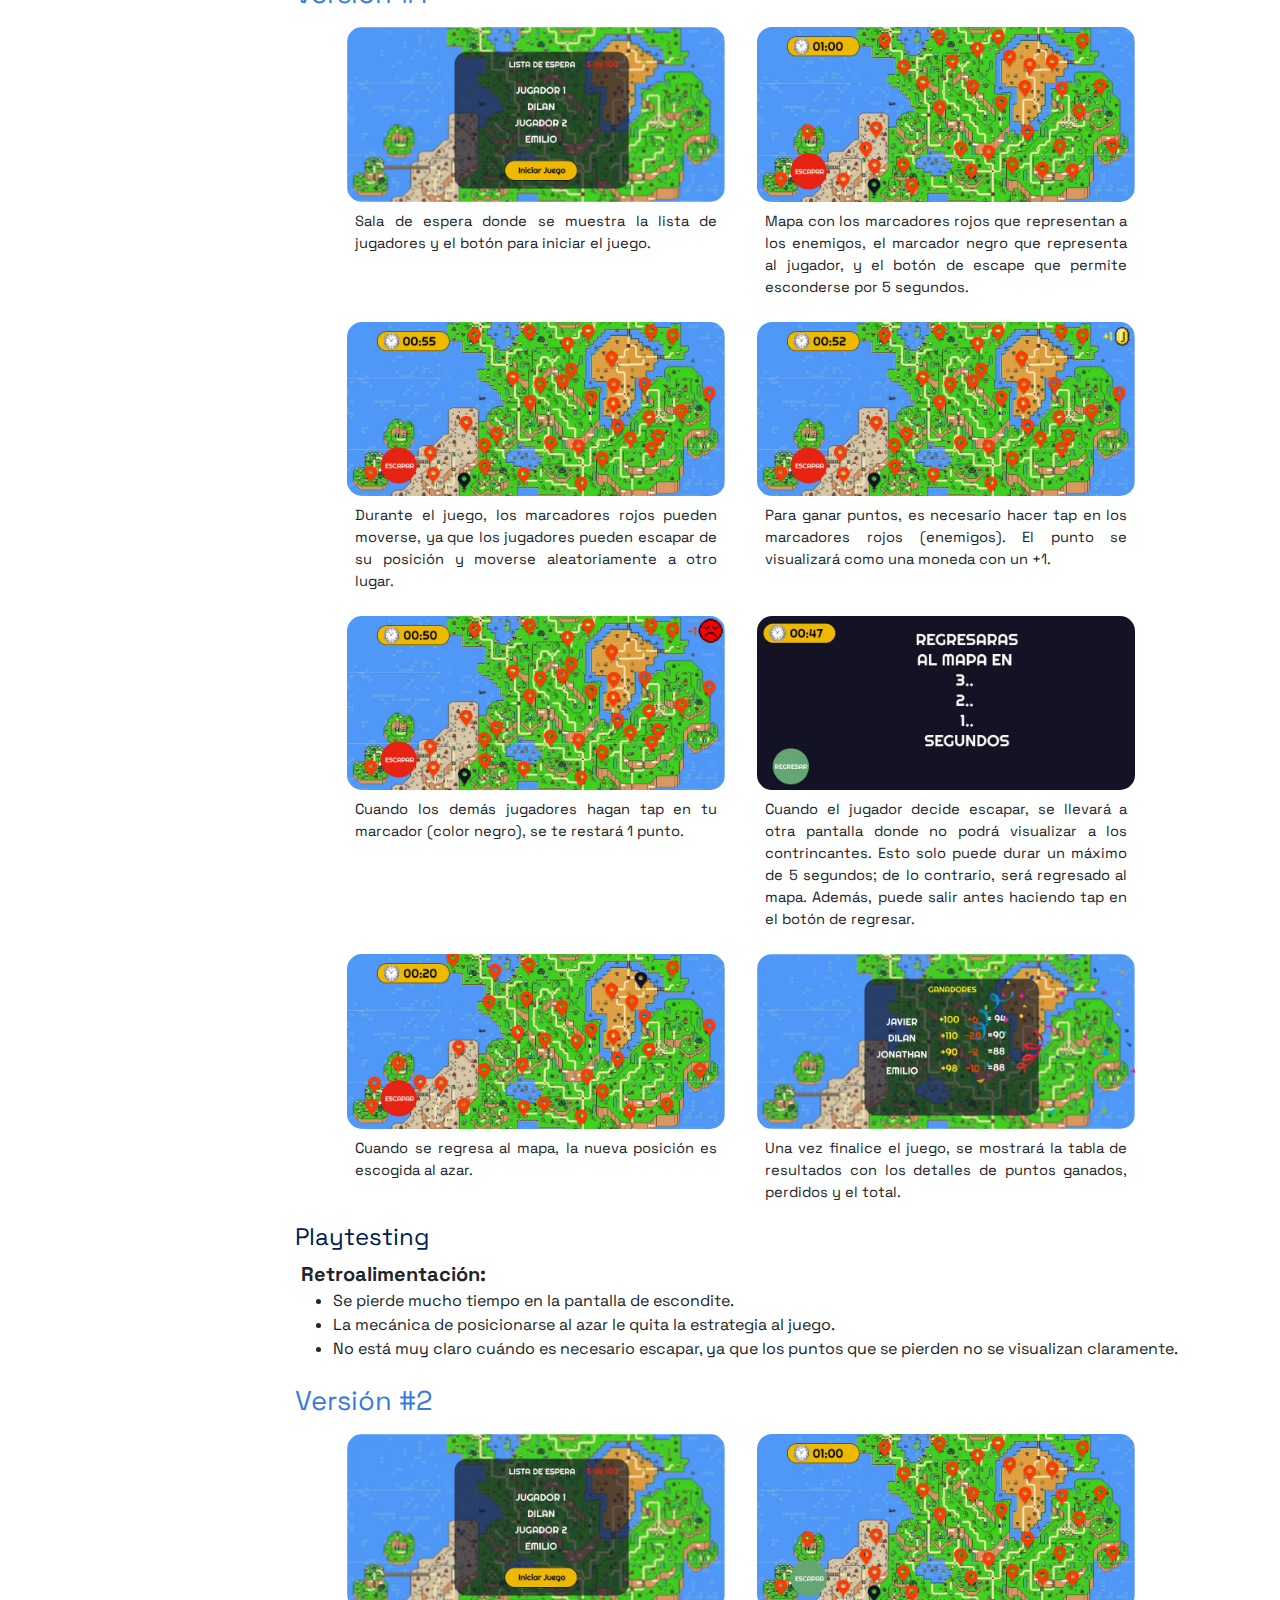
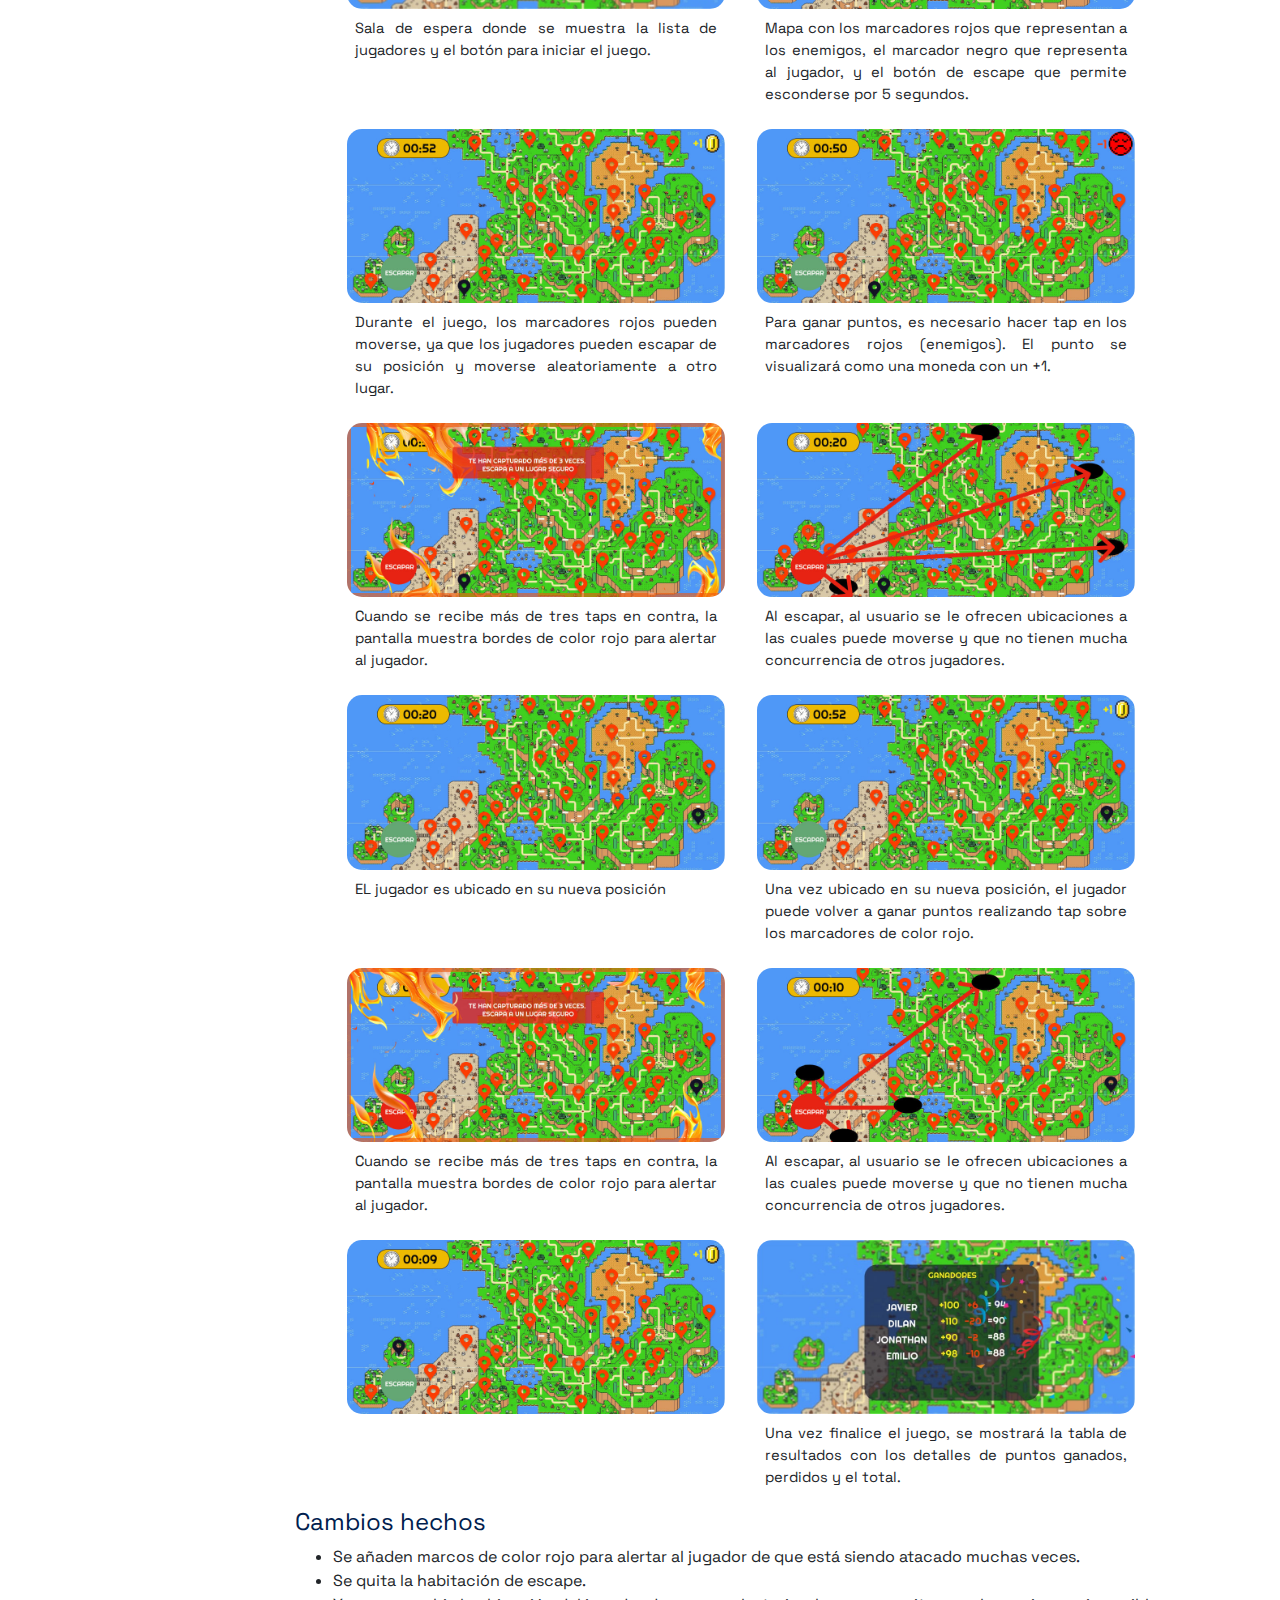
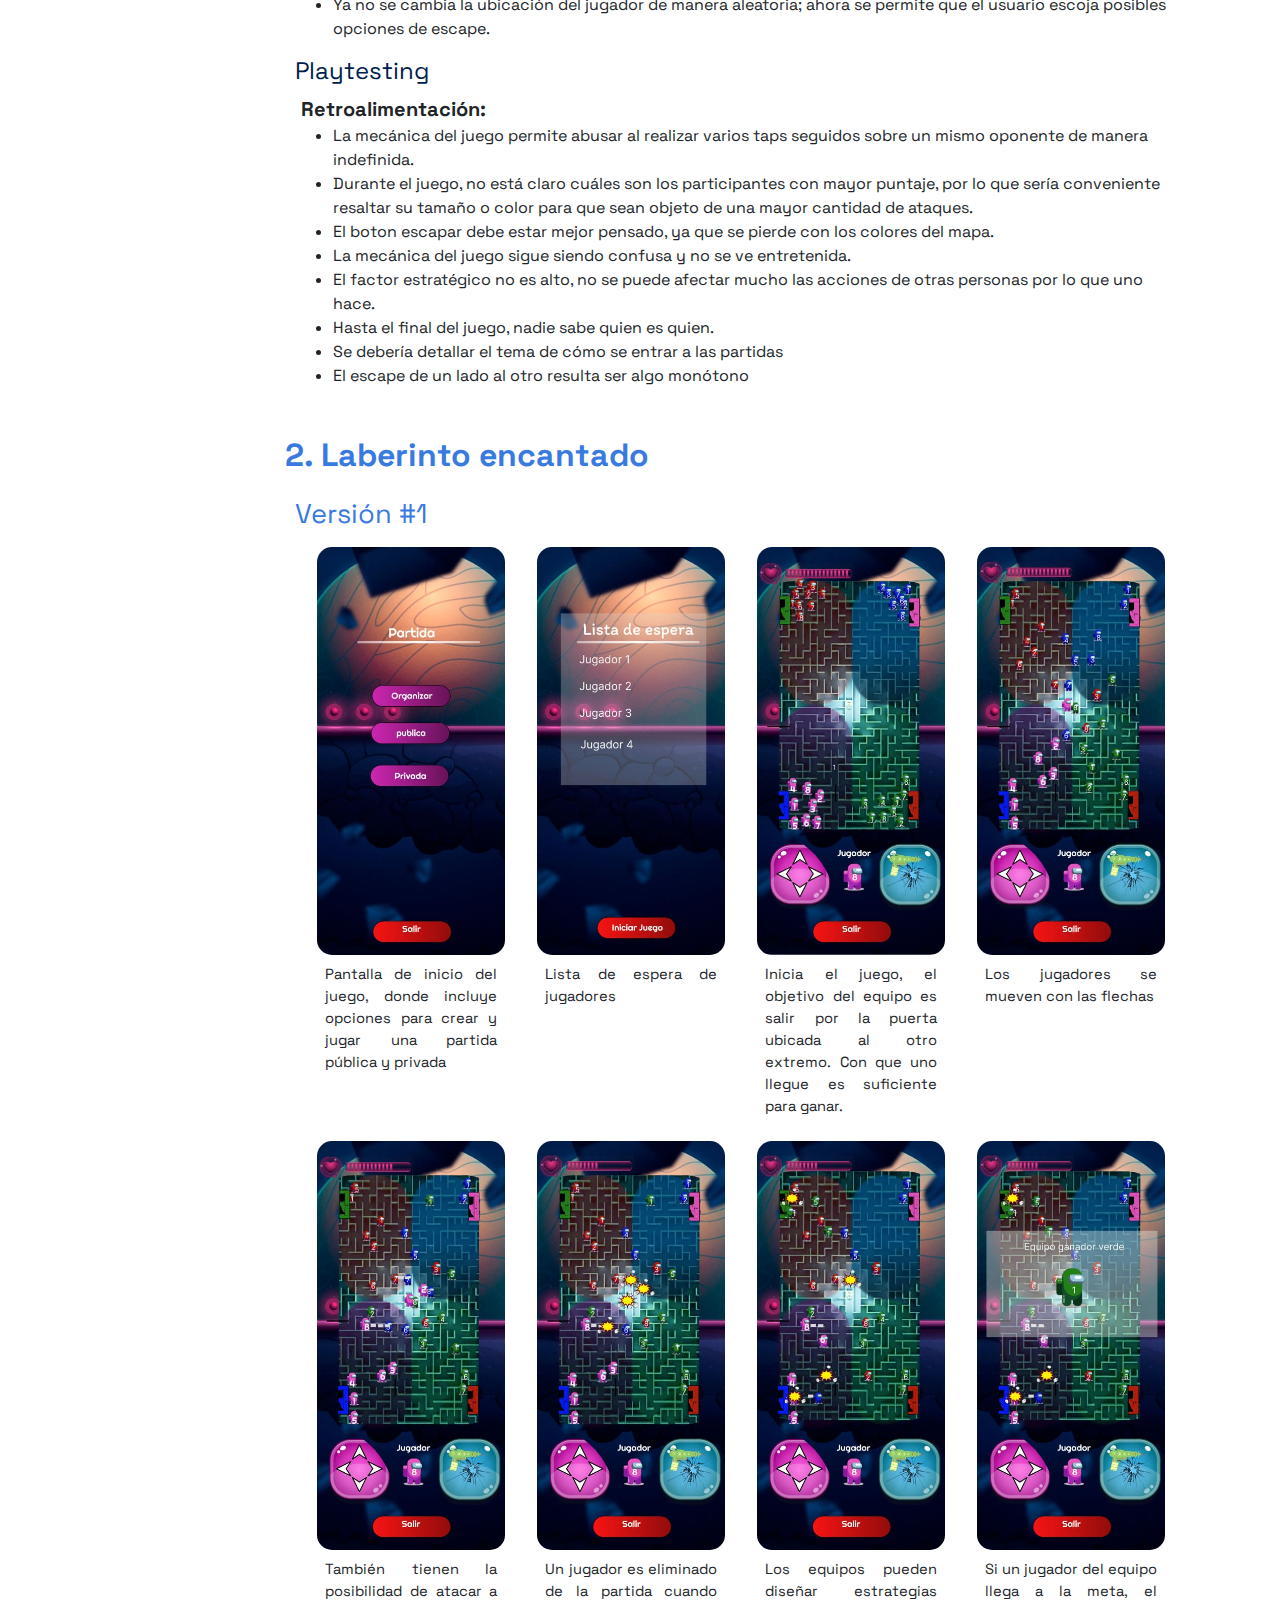
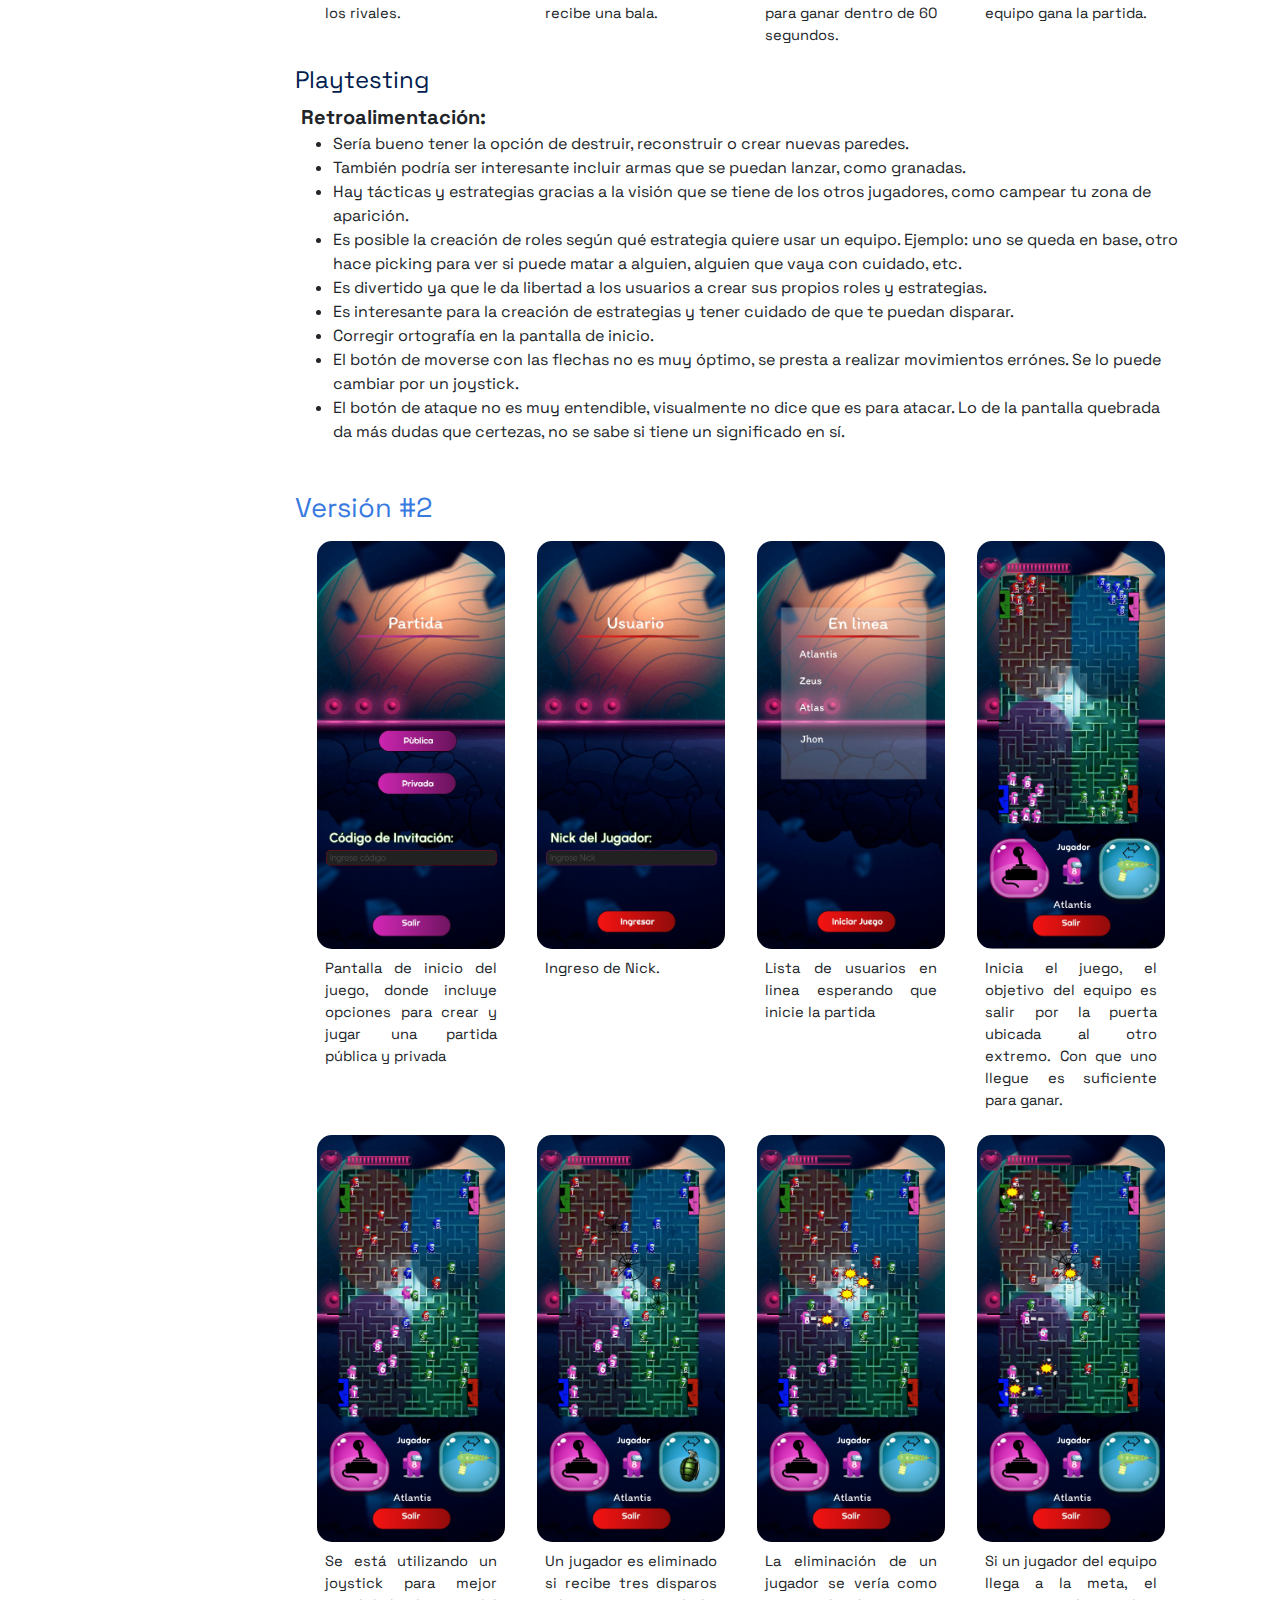
==== commit 598657df: "Gameplay" ====
--- a/index.html
+++ b/index.html
@@ -170,14 +170,15 @@
 						</div>
 
 						<h2>Gameplay</h2>
-						<div>
-							<video controls>
-								<source src="assets/videos/gameplay.mp4" type="video/mp4">
-								Tu navegador no soporta la reproducción de video.
-							</video>
+						<div class = "mb-5">
+							<iframe width="1280" height="720" src="https://www.youtube.com/embed/flBCZqqVyas" 
+							title="Laberinto Encantado - Gameplay (Spoiler: se ve horrible)" frameborder="0" 
+							allow="accelerometer; autoplay; clipboard-write; encrypted-media; gyroscope; picture-in-picture; web-share" 
+							referrerpolicy="strict-origin-when-cross-origin" allowfullscreen></iframe>
 						</div>
-						<div>
+						<div class = "mt-5">
 							<a href="https://emiliosg23.github.io/laberinto_encantado/" class="btn btn-primary">¡Juega a Laberinto Encantado!</a>
+							<a href="https://mega.nz/file/fxwmTIJD#PhU7dtk6aasCBg871WjNYqpTqYT5cdaub54aU4Ea9D8" class="btn btn-secondary">¡Descárgalo para tu PC!</a>
        					</div>
 						<h1 class="mt-5"><b>¿Quieres ver como se desarrolló?</b></h1>
 						<h1>¡Mira las siguientes secciones!</h1>
